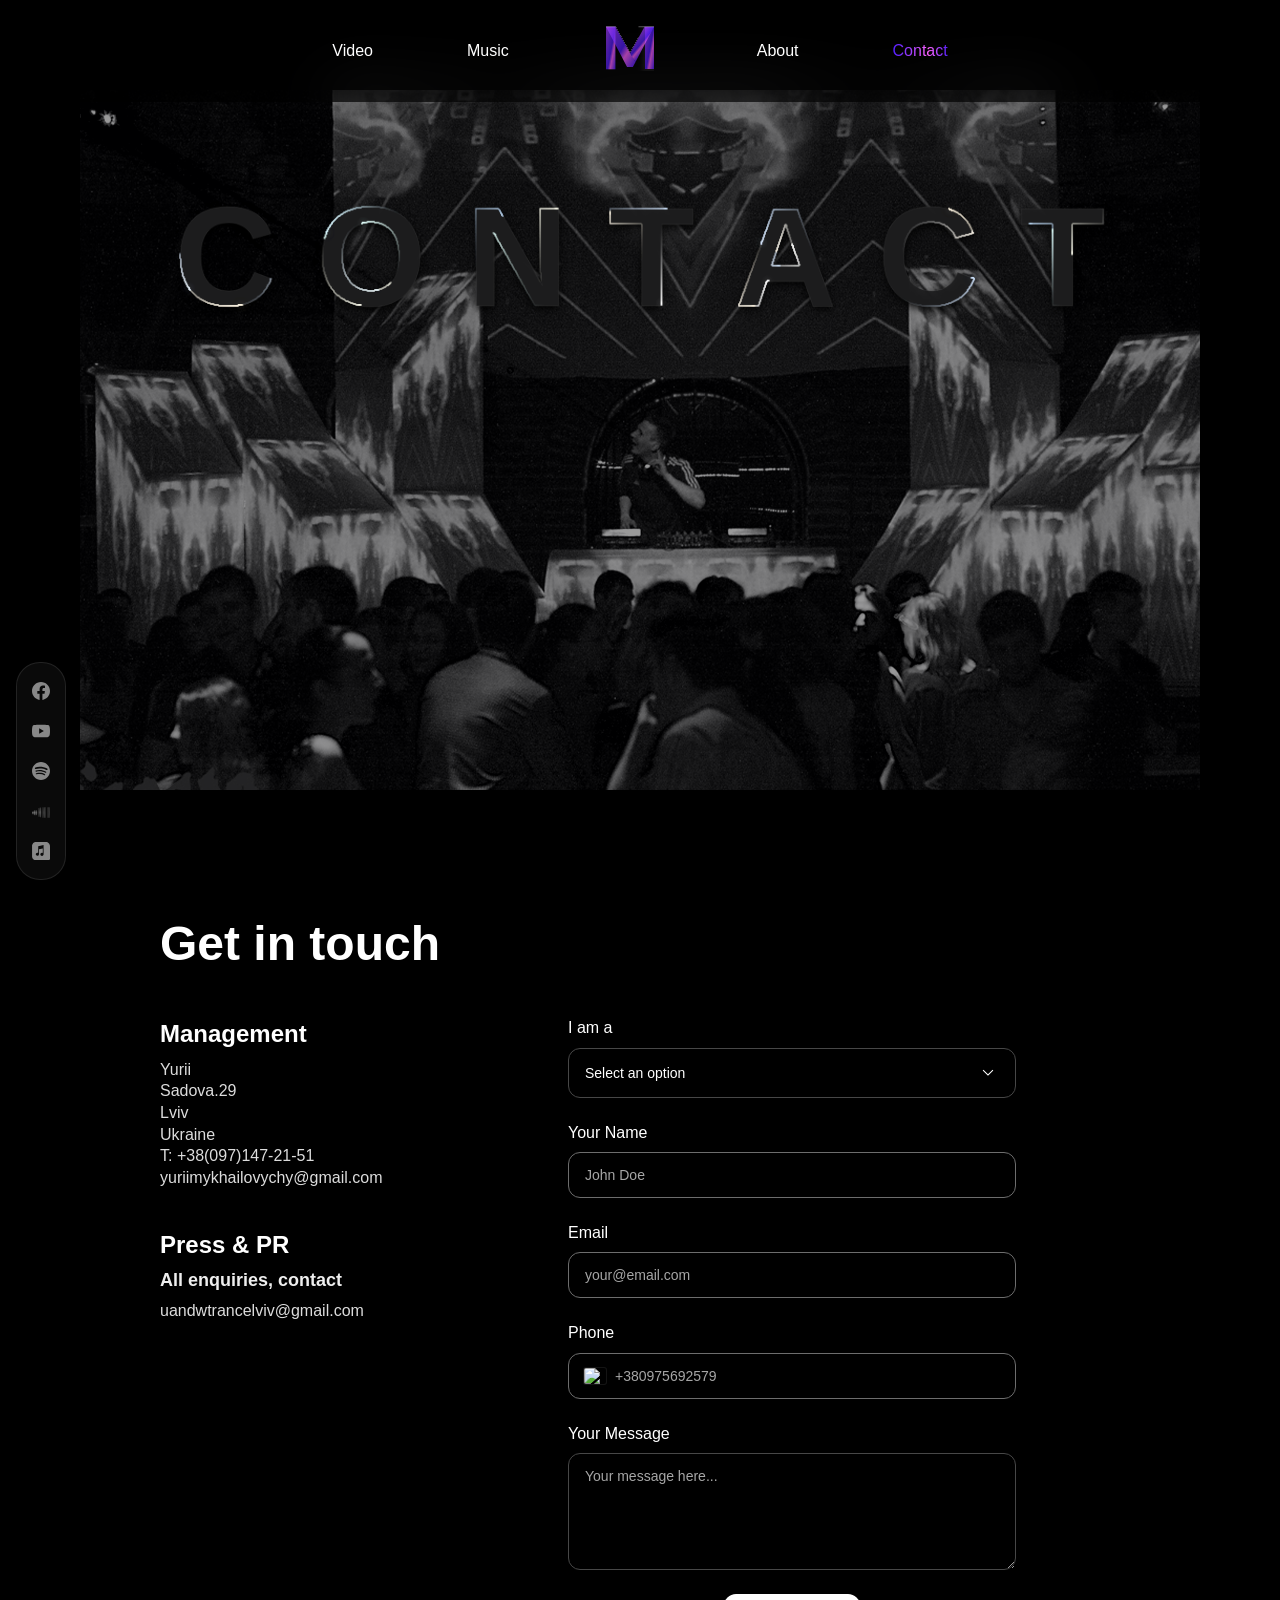
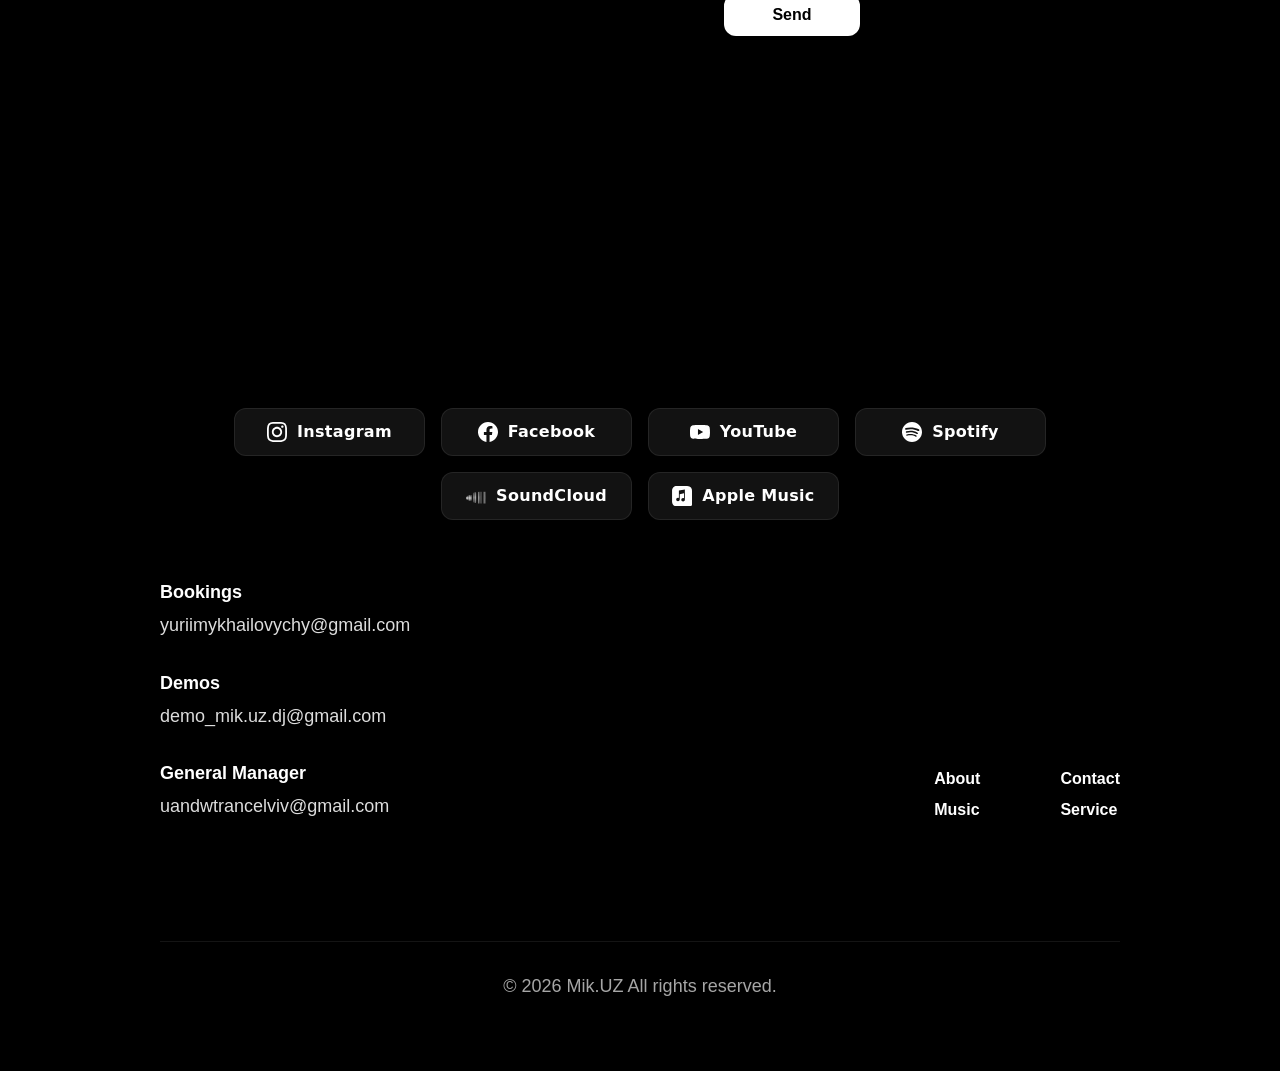
==== contact.html @ 40ea78b7 "Replace PNG image with WEBP format in contact.html" ====
<!DOCTYPE html>
<html lang="uk">
<head>
  <meta charset="UTF-8">
  <meta name="viewport" content="width=device-width, initial-scale=1.0">
  <title>Contact - Mik.UZ</title>
  <meta name="description" content=" Contact.Mik.UZ (MikUZ) — Ukrainian DJ and music producer. Trance, Progressive House, Melodic electronic music. Releases on Beatport, Spotify, Apple Music. Available for bookings worldwide.">
  <meta name="keywords" content="Mik.UZ, MikUZ, mikuz, Mik UZ, DJ Mik UZ, trance DJ Ukraine, progressive house producer, melodic trance, Lviv DJ, Ukrainian DJ, Beatport trance, electronic music Ukraine, trance producer 2026">
  
  <!-- ===== Favicon ===== -->
  <link rel="icon" type="image/x-icon" href="images/favicon.svg">
  <link rel="stylesheet" href="styles.css">
  <link rel="stylesheet" href="contact-styles.css?v=2">
  <script src="https://formspree.io/js/formbutton-v1.min.js" defer></script>
</head>
<body class="contact-page">

  <input type="checkbox" id="nav-toggle" class="nav-toggle" aria-hidden="true">

  <!-- Хедер -->
  <header class="navbar">
    <div class="nav-container">
      <nav class="nav-links">
        <a href="index.html#video">Video</a>
        <a href="index.html#music">Music</a>
        <div class="logo">
          <a href="index.html" class="logo-link">
            <img src="images/M_DJ_2.svg" alt="MIK.UZ Logo" width="60" height="56">
          </a>
        </div>
        <a href="index.html#about">About</a>
        <a href="contact.html">Contact</a>
      </nav>
      <div class="mobile-logo">
        <a href="index.html" class="logo-link">
          <img src="images/M_DJ_2.svg" alt="MIK.UZ Logo" width="43" height="40">
        </a>
      </div>
      <label for="nav-toggle" class="burger burger-label" aria-label="Open menu">
        <span></span>
        <span></span>
        <span></span>
      </label>
    </div>
  </header>

  <div class="nav-overlay" role="dialog" aria-modal="true">
    <div class="overlay-header">
      <div class="overlay-logo">
        <a href="index.html" class="logo-link">
          <img src="images/M_DJ_2.svg" alt="MIK.UZ Logo" width="43" height="40">
        </a>
      </div>
      <label for="nav-toggle" class="overlay-close" aria-label="Close menu">✕</label>
    </div>
    <div class="overlay-links">
      <label for="nav-toggle"><a href="index.html#video">Video</a></label>
      <label for="nav-toggle"><a href="index.html#music">Music</a></label>
      <label for="nav-toggle"><a href="index.html#about">About</a></label>
      <label for="nav-toggle"><a href="contact.html">Contact</a></label>
    </div>
  </div>

  <!-- Social Sidebar -->
  <aside class="social-sidebar" aria-label="Social media links">
    
    <a href="https://www.facebook.com/yuriy.mykhaylovych" title="Mik.UZ on Facebook" target="_blank" rel="noopener noreferrer">
      <svg viewBox="0 0 24 24" fill="currentColor" aria-hidden="true" width="24" height="24">
        <path d="M24 12.073c0-6.627-5.373-12-12-12s-12 5.373-12 12c0 5.99 4.388 10.954 10.125 11.854v-8.385H7.078v-3.47h3.047V9.43c0-3.007 1.792-4.669 4.533-4.669 1.312 0 2.686.235 2.686.235v2.953H15.83c-1.491 0-1.956.925-1.956 1.874v2.25h3.328l-.532 3.47h-2.796v8.385C19.612 23.027 24 18.062 24 12.073z"/>
      </svg>
      
    </a>
    <a href="https://www.youtube.com/@yuriimykhailovychdj/videos" title="Mik.UZ on YouTube" target="_blank" rel="noopener noreferrer">
      <svg viewBox="0 0 24 24" fill="currentColor" aria-hidden="true" width="24" height="24">
        <path d="M23.498 6.186a3.016 3.016 0 0 0-2.122-2.136C19.505 3.545 12 3.545 12 3.545s-7.505 0-9.377.505A3.017 3.017 0 0 0 .502 6.186C0 8.07 0 12 0 12s0 3.93.502 5.814a3.016 3.016 0 0 0 2.122 2.136c1.871.505 9.376.505 9.376.505s7.505 0 9.377-.505a3.015 3.015 0 0 0 2.122-2.136C24 15.93 24 12 24 12s0-3.93-.502-5.814zM9.545 15.568V8.432L15.818 12l-6.273 3.568z"/>
      </svg>
      
    </a>
    <a href="https://open.spotify.com/artist/2YS0wxCssIFQbIT9cFxlLf" title="Mik.UZ on Spotify" target="_blank" rel="noopener noreferrer">
      <svg viewBox="0 0 24 24" fill="currentColor" aria-hidden="true" width="24" height="24">
        <path d="M12 0C5.4 0 0 5.4 0 12s5.4 12 12 12 12-5.4 12-12S18.66 0 12 0zm5.521 17.34c-.24.359-.66.48-1.021.24-2.82-1.74-6.36-2.101-10.561-1.141-.418.122-.779-.179-.899-.539-.12-.421.18-.78.54-.9 4.56-1.021 8.52-.6 11.64 1.32.42.18.479.659.301 1.02zm1.44-3.3c-.301.42-.841.6-1.262.3-3.239-1.98-8.159-2.58-11.939-1.38-.479.12-1.02-.12-1.14-.6-.12-.48.12-1.021.6-1.141C9.6 9.9 15 10.561 18.72 12.84c.361.181.54.78.241 1.2zm.12-3.36C15.24 8.4 8.82 8.16 5.16 9.301c-.6.179-1.2-.181-1.38-.721-.18-.601.18-1.2.72-1.381 4.26-1.26 11.28-1.02 15.721 1.621.539.3.719 1.02.419 1.56-.299.421-1.02.599-1.559.3z"/>
      </svg>
      
    </a>
    <a href="https://soundcloud.com/yuriymykhaylovych" title="Mik.UZ on SoundCloud" target="_blank" rel="noopener noreferrer">
      <svg viewBox="0 0 24 24" fill="currentColor" aria-hidden="true" width="24" height="24">
        <path d="M1.175 12.225c-.051 0-.094.046-.101.1l-.233 2.154.233 2.105c.007.058.05.098.101.098.05 0 .09-.04.099-.098l.255-2.105-.27-2.154c0-.057-.045-.1-.09-.1m-.899.828c-.051 0-.09.04-.099.098l-.157 1.324.157 1.284c.008.057.048.097.099.097.05 0 .09-.04.099-.097l.178-1.284-.178-1.324c-.009-.057-.05-.098-.1-.098m1.792-1.268c-.059 0-.108.049-.117.106l-.232 2.48.232 2.43c.009.057.058.105.117.105.058 0 .106-.048.116-.105l.255-2.43-.255-2.48c-.01-.057-.058-.106-.116-.106m.899-.551c-.059 0-.106.049-.116.106l-.213 3.03.213 2.957c.01.057.057.106.116.106.059 0 .108-.049.117-.106l.237-2.957-.237-3.03c-.009-.057-.058-.106-.117-.106m.891-.46c-.066 0-.115.05-.124.106l-.196 3.49.196 3.406c.009.057.058.106.124.106.066 0 .116-.049.124-.106l.22-3.406-.22-3.49c-.008-.057-.058-.106-.124-.106m.9.116c-.066 0-.116.049-.125.106l-.18 3.374.18 3.35c.009.057.059.106.125.106.066 0 .116-.049.124-.106l.199-3.35-.199-3.374c-.008-.057-.058-.106-.124-.106m.899.067c-.066 0-.115.049-.124.106l-.165 3.282.165 3.233c.009.056.058.105.124.105.067 0 .116-.049.125-.105l.184-3.233-.184-3.282c-.009-.057-.058-.106-.125-.106m.9-.035c-.067 0-.116.049-.125.106l-.149 3.24.149 3.178c.009.057.058.106.125.106.066 0 .116-.049.124-.106l.166-3.178-.166-3.24c-.008-.057-.058-.106-.124-.106m2.667-2.962c-.063 0-.114.05-.122.112l-.149 5.822.149 5.754c.008.063.059.112.122.112.063 0 .113-.049.121-.112l.169-5.754-.169-5.822c-.008-.062-.058-.112-.121-.112m.899-.364c-.063 0-.114.05-.122.113l-.131 6.185.131 6.127c.008.063.059.112.122.112.063 0 .113-.049.121-.112l.15-6.127-.15-6.185c-.008-.063-.058-.113-.121-.113m.899-.163c-.063 0-.114.05-.122.113l-.113 6.348.113 6.293c.008.063.059.113.122.113.063 0 .113-.05.121-.113l.131-6.293-.131-6.348c-.008-.063-.058-.113-.121-.113m.899-.065c-.063 0-.114.05-.122.113l-.095 6.413.095 6.389c.008.063.059.113.122.113.063 0 .113-.05.121-.113l.113-6.389-.113-6.413c-.008-.063-.058-.113-.121-.113m2.667-.299c-.063 0-.114.049-.122.113l-.071 6.712.071 7.041c.008.063.059.113.122.113.063 0 .113-.05.121-.113l.09-7.041-.09-6.712c-.008-.064-.058-.113-.121-.113m.899-.054c-.063 0-.114.05-.122.113l-.054 6.766.054 7.013c.008.064.059.113.122.113.063 0 .113-.049.121-.113l.071-7.013-.071-6.766c-.008-.063-.058-.113-.121-.113m.899-.039c-.063 0-.114.05-.122.113l-.036 6.805.036 7.043c.008.064.059.113.122.113.063 0 .113-.049.121-.113l.054-7.043-.054-6.805c-.008-.063-.058-.113-.121-.113m.899-.025c-.063 0-.114.05-.122.113l-.018 6.83.018 7.056c.008.064.059.113.122.113.063 0 .113-.049.121-.113l.036-7.056-.036-6.83c-.008-.063-.058-.113-.121-.113m.899-.011c-.063 0-.114.05-.122.113l-.001 6.841.001 7.066c.008.064.059.113.122.113.063 0 .113-.049.121-.113l.018-7.066-.018-6.841c-.008-.063-.058-.113-.121-.113m2.667-.001c-.063 0-.114.05-.122.113l.017 6.84-.017 7.067c.008.064.059.113.122.113.063 0 .113-.049.121-.113l.036-7.067-.036-6.84c-.008-.063-.058-.113-.121-.113m.899.011c-.063 0-.114.05-.122.113l.036 6.83-.036 7.056c.008.064.059.113.122.113.063 0 .113-.049.121-.113l.054-7.056-.054-6.83c-.008-.063-.058-.113-.121-.113m.899.025c-.063 0-.114.05-.122.113l.054 6.805-.054 7.043c.008.064.059.113.122.113.063 0 .113-.049.121-.113l.071-7.043-.071-6.805c-.008-.063-.058-.113-.121-.113m.899.039c-.063 0-.114.05-.122.113l.071 6.766-.071 7.013c.008.064.059.113.122.113.063 0 .113-.049.121-.113l.09-7.013-.09-6.766c-.008-.063-.058-.113-.121-.113m.899.054c-.063 0-.114.049-.122.113l.09 6.712-.09 7.041c.008.063.059.113.122.113.063 0 .113-.05.121-.113l.113-7.041-.113-6.712c-.008-.064-.058-.113-.121-.113"/>
      </svg>
    </a>
    <a href="https://music.apple.com/ru/artist/mik-uz/688055656" title="Mik.UZ on Apple Music" target="_blank" rel="noopener noreferrer">
      <svg viewBox="0 0 24 24" fill="currentColor" aria-hidden="true" width="24" height="24">
        <path d="M23.994 6.124a9.23 9.23 0 00-.24-2.19c-.317-1.31-1.062-2.31-2.18-3.043a5.022 5.022 0 00-1.877-.726 10.496 10.496 0 00-1.564-.15c-.04-.003-.083-.01-.124-.013H5.986c-.152.01-.303.017-.455.026C4.786.07 4.043.15 3.34.428 2.004.958 1.04 1.88.475 3.208A4.93 4.93 0 00.09 4.829c-.01.16-.013.32-.013.48v13.382c0 .16.003.32.013.48.058 1.132.38 2.167 1.01 3.07.633.91 1.474 1.52 2.508 1.872.577.2 1.178.298 1.787.327.293.013.587.02.88.02h13.233c.293 0 .587-.007.88-.02.61-.03 1.21-.127 1.787-.327 1.034-.353 1.875-.963 2.508-1.872.63-.903.952-1.938 1.01-3.07.01-.16.013-.32.013-.48V5.31c0-.16-.003-.32-.013-.48zm-8.56 10.23c0 .522-.14 1.003-.456 1.413-.428.558-.998.832-1.698.846-.58.012-1.073-.195-1.486-.57-.427-.387-.638-.877-.641-1.45-.003-.583.2-1.07.603-1.466.4-.393.888-.61 1.448-.65.375-.026.727.046 1.062.196.043.02.084.04.126.06V8.79l-5.078.97V16.1c0 .52-.148.996-.465 1.405-.425.548-.99.816-1.682.83-.58.013-1.073-.195-1.488-.567-.43-.387-.642-.877-.645-1.453-.003-.583.2-1.07.6-1.466.4-.393.89-.61 1.45-.65.374-.026.726.047 1.06.198.044.02.085.04.127.06v-8.95l7.16-1.368v7.215z"/>
      </svg>
    </a>
  </aside>


  <!-- CONTACT HERO SECTION -->
  <section class="contact-hero">
    <div class="contact-hero-graphic">
      <img src="images/Web_Site_Mik_Uz_Contact_2.webp" alt="Contact Hero">
    </div>
    <div class="contact-hero-overlay"></div>
    <div class="contact-title-canvas">
      <canvas id="contactCanvas"></canvas>
    </div>
  </section>

  <!-- CONTACT MAIN SECTION -->
  <main class="contact-main">
    <div class="contact-container">
      
      <h2 class="contact-section-title">Get in touch</h2>

      <div class="contact-content-wrapper">
        
        <!-- LEFT SIDE: CONTACT INFORMATION -->
        <div class="contact-info-wrapper">
          
          <!-- Management -->
          <div class="contact-info-block">
            <h3 class="contact-info-heading">Management</h3>
            <p class="contact-info-text">
              Yurii<br>
              Sadova.29<br>
              Lviv<br>
              Ukraine<br>
              T: +38(097)147-21-51<br>
              yuriimykhailovychy@gmail.com
            </p>
          </div>

          <!-- Press & PR -->
          <div class="contact-info-block">
            <h3 class="contact-info-heading">Press & PR</h3>
            <p class="contact-info-subheading">All enquiries, contact</p>
            <p class="contact-info-text">uandwtrancelviv@gmail.com</p>
          </div>

        </div>

        <!-- RIGHT SIDE: CONTACT FORM -->
        <form class="contact-form" id="contactForm" action="https://formspree.io/f/mgernokl" method="POST">
          
          <!-- Role Dropdown -->
          <div class="form-group">
            <label for="role" class="form-label">I am a</label>
            <div class="form-select-wrapper">
              <select id="role" name="role" class="form-select form-select-native" required>
                <option value="">Select an option</option>
                <option value="booking-agent">Booking Agent</option>
                <option value="promoter">Promoter</option>
                <option value="fan">Fan</option>
                <option value="media">Media</option>
                <option value="other">Other</option>
              </select>
              <button type="button" class="custom-select-trigger" id="roleTrigger" aria-haspopup="listbox" aria-expanded="false">
                <span class="custom-select-value">Select an option</span>
              </button>
              <img src="icons/dropdown-arrow.svg" alt="" class="dropdown-icon" aria-hidden="true">
              <div class="custom-select-menu" id="roleMenu" role="listbox" aria-labelledby="roleTrigger">
                <button type="button" class="custom-select-option is-placeholder is-selected" data-value="" role="option" aria-selected="true">Select an option</button>
                <button type="button" class="custom-select-option" data-value="booking-agent" role="option" aria-selected="false">Booking Agent</button>
                <button type="button" class="custom-select-option" data-value="promoter" role="option" aria-selected="false">Promoter</button>
                <button type="button" class="custom-select-option" data-value="fan" role="option" aria-selected="false">Fan</button>
                <button type="button" class="custom-select-option" data-value="media" role="option" aria-selected="false">Media</button>
                <button type="button" class="custom-select-option" data-value="other" role="option" aria-selected="false">Other</button>
              </div>
            </div>
          </div>

          <!-- Name -->
          <div class="form-group">
            <label for="name" class="form-label">Your Name</label>
            <input type="text" id="name" name="name" class="form-input" placeholder="John Doe" required>
          </div>

          <!-- Email -->
          <div class="form-group">
            <label for="email" class="form-label">Email</label>
            <input type="email" id="email" name="email" class="form-input" placeholder="your@email.com" required>
          </div>

          <!-- Phone -->
          <div class="form-group">
            <label for="phone" class="form-label">Phone</label>
            <div class="form-phone-wrapper">
              <img
                src="https://flagcdn.com/w40/ua.png"
                alt="Ukraine flag"
                class="phone-flag"
                id="phoneFlag"
                width="22"
                height="16"
              >
              <input type="tel" id="phone" name="phone" class="form-input form-phone-input" placeholder="+380975692579" inputmode="tel" autocomplete="tel">
            </div>
          </div>

          <!-- Message -->
          <div class="form-group">
            <label for="message" class="form-label">Your Message</label>
            <textarea id="message" name="message" class="form-textarea" placeholder="Your message here..."></textarea>
          </div>

          <!-- Submit Button -->
          <button type="submit" class="form-submit-btn">Send</button>

        </form>

      </div>

    </div>
  </main>


 <!-- ===== FOOTER ===== -->
  <footer class="footer-modern" aria-label="Footer">
    <div class="footer-social-buttons">
      <a href="https://www.instagram.com/mikuz.dj/" class="social-btn" target="_blank" rel="noopener noreferrer" aria-label="Mik.UZ on Instagram">
        <svg width="20" height="20" viewBox="0 0 24 24" fill="none"><path d="M12 2.163c3.204 0 3.584.012 4.85.07 3.252.148 4.771 1.691 4.919 4.919.058 1.265.069 1.645.069 4.849 0 3.205-.012 3.584-.069 4.849-.149 3.225-1.664 4.771-4.919 4.919-1.266.058-1.644.07-4.85.07-3.204 0-3.584-.012-4.849-.07-3.26-.149-4.771-1.699-4.919-4.92-.058-1.265-.07-1.644-.07-4.849 0-3.204.013-3.583.07-4.849.149-3.227 1.664-4.771 4.919-4.919 1.266-.057 1.645-.069 4.849-.069zm0-2.163c-3.259 0-3.667.014-4.947.072-4.358.2-6.78 2.618-6.98 6.98-.059 1.281-.073 1.689-.073 4.948 0 3.259.014 3.668.072 4.948.2 4.358 2.618 6.78 6.98 6.98 1.281.058 1.689.072 4.948.072 3.259 0 3.668-.014 4.948-.072 4.354-.2 6.782-2.618 6.979-6.98.059-1.28.073-1.689.073-4.948 0-3.259-.014-3.667-.072-4.947-.196-4.354-2.617-6.78-6.979-6.98-1.281-.059-1.69-.073-4.949-.073zm0 5.838c-3.403 0-6.162 2.759-6.162 6.162s2.759 6.163 6.162 6.163 6.162-2.759 6.162-6.163c0-3.403-2.759-6.162-6.162-6.162zm0 10.162c-2.209 0-4-1.79-4-4 0-2.209 1.791-4 4-4s4 1.791 4 4c0 2.21-1.791 4-4 4zm6.406-11.845c-.796 0-1.441.645-1.441 1.44s.645 1.44 1.441 1.44c.795 0 1.439-.645 1.439-1.44s-.644-1.44-1.439-1.44z" fill="currentColor"/></svg>
        <span>Instagram</span>
      </a>
      <a href="https://www.facebook.com/yuriy.mykhaylovych" class="social-btn" target="_blank" rel="noopener noreferrer" aria-label="Mik.UZ on Facebook">
        <svg width="20" height="20" viewBox="0 0 24 24" fill="none"><path d="M24 12.073c0-6.627-5.373-12-12-12s-12 5.373-12 12c0 5.99 4.388 10.954 10.125 11.854v-8.385H7.078v-3.47h3.047V9.43c0-3.007 1.792-4.669 4.533-4.669 1.312 0 2.686.235 2.686.235v2.953H15.83c-1.491 0-1.956.925-1.956 1.874v2.25h3.328l-.532 3.47h-2.796v8.385C19.612 23.027 24 18.062 24 12.073z" fill="currentColor"/></svg>
        <span>Facebook</span>
      </a>
      <a href="https://www.youtube.com/@yuriimykhailovychdj/videos" class="social-btn" target="_blank" rel="noopener noreferrer" aria-label="Mik.UZ on YouTube">
        <svg width="20" height="20" viewBox="0 0 24 24" fill="none"><path d="M23.498 6.186a3.016 3.016 0 0 0-2.122-2.136C19.505 3.545 12 3.545 12 3.545s-7.505 0-9.377.505A3.017 3.017 0 0 0 .502 6.186C0 8.07 0 12 0 12s0 3.93.502 5.814a3.016 3.016 0 0 0 2.122 2.136c1.871.505 9.376.505 9.376.505s7.505 0 9.377-.505a3.015 3.015 0 0 0 2.122-2.136C24 15.93 24 12 24 12s0-3.93-.502-5.814zM9.545 15.568V8.432L15.818 12l-6.273 3.568z" fill="currentColor"/></svg>
        <span>YouTube</span>
      </a>
      <a href="https://open.spotify.com/artist/2YS0wxCssIFQbIT9cFxlLf" class="social-btn" target="_blank" rel="noopener noreferrer" aria-label="Mik.UZ on Spotify">
        <svg width="20" height="20" viewBox="0 0 24 24" fill="none"><path d="M12 0C5.4 0 0 5.4 0 12s5.4 12 12 12 12-5.4 12-12S18.66 0 12 0zm5.521 17.34c-.24.359-.66.48-1.021.24-2.82-1.74-6.36-2.101-10.561-1.141-.418.122-.779-.179-.899-.539-.12-.421.18-.78.54-.9 4.56-1.021 8.52-.6 11.64 1.32.42.18.479.659.301 1.02zm1.44-3.3c-.301.42-.841.6-1.262.3-3.239-1.98-8.159-2.58-11.939-1.38-.479.12-1.02-.12-1.14-.6-.12-.48.12-1.021.6-1.141C9.6 9.9 15 10.561 18.72 12.84c.361.181.54.78.241 1.2zm.12-3.36C15.24 8.4 8.82 8.16 5.16 9.301c-.6.179-1.2-.181-1.38-.721-.18-.601.18-1.2.72-1.381 4.26-1.26 11.28-1.02 15.721 1.621.539.3.719 1.02.419 1.56-.299.421-1.02.599-1.559.3z" fill="currentColor"/></svg>
        <span>Spotify</span>
      </a>
      <a href="https://soundcloud.com/yuriymykhaylovych" class="social-btn" target="_blank" rel="noopener noreferrer" aria-label="Mik.UZ on SoundCloud">
        <svg width="20" height="20" viewBox="0 0 24 24" fill="none"><path d="M1.175 12.225c-.051 0-.094.046-.101.1l-.233 2.154.233 2.105c.007.058.05.098.101.098.05 0 .09-.04.099-.098l.255-2.105-.27-2.154c0-.057-.045-.1-.09-.1m-.899.828c-.051 0-.09.04-.099.098l-.157 1.324.157 1.284c.008.057.048.097.099.097.05 0 .09-.04.099-.097l.178-1.284-.178-1.324c-.009-.057-.05-.098-.1-.098m1.792-1.268c-.059 0-.108.049-.117.106l-.232 2.48.232 2.43c.009.057.058.105.117.105.058 0 .106-.048.116-.105l.255-2.43-.255-2.48c-.01-.057-.058-.106-.116-.106m.899-.551c-.059 0-.106.049-.116.106l-.213 3.03.213 2.957c.01.057.057.106.116.106.059 0 .108-.049.117-.106l.237-2.957-.237-3.03c-.009-.057-.058-.106-.117-.106m.891-.46c-.066 0-.115.05-.124.106l-.196 3.49.196 3.406c.009.057.058.106.124.106.066 0 .116-.049.124-.106l.22-3.406-.22-3.49c-.008-.057-.058-.106-.124-.106m.9.116c-.066 0-.116.049-.125.106l-.18 3.374.18 3.35c.009.057.059.106.125.106.066 0 .116-.049.124-.106l.199-3.35-.199-3.374c-.008-.057-.058-.106-.124-.106m.899.067c-.066 0-.115.049-.124.106l-.165 3.282.165 3.233c.009.056.058.105.124.105.067 0 .116-.049.125-.105l.184-3.233-.184-3.282c-.009-.057-.058-.106-.125-.106m.9-.035c-.067 0-.116.049-.125.106l-.149 3.24.149 3.178c.009.057.058.106.125.106.066 0 .116-.049.124-.106l.166-3.178-.166-3.24c-.008-.057-.058-.106-.124-.106m2.667-2.962c-.063 0-.114.05-.122.112l-.149 5.822.149 5.754c.008.063.059.112.122.112.063 0 .113-.049.121-.112l.169-5.754-.169-5.822c-.008-.062-.058-.112-.121-.112m.899-.364c-.063 0-.114.05-.122.113l-.131 6.185.131 6.127c.008.063.059.112.122.112.063 0 .113-.049.121-.112l.15-6.127-.15-6.185c-.008-.063-.058-.113-.121-.113m.899-.163c-.063 0-.114.05-.122.113l-.113 6.348.113 6.293c.008.063.059.113.122.113.063 0 .113-.05.121-.113l.131-6.293-.131-6.348c-.008-.063-.058-.113-.121-.113m.899-.065c-.063 0-.114.05-.122.113l-.095 6.413.095 6.389c.008.063.059.113.122.113.063 0 .113-.05.121-.113l.113-6.389-.113-6.413c-.008-.063-.058-.113-.121-.113m2.667-.299c-.063 0-.114.049-.122.113l-.071 6.712.071 7.041c.008.063.059.113.122.113.063 0 .113-.05.121-.113l.09-7.041-.09-6.712c-.008-.064-.058-.113-.121-.113m.899-.054c-.063 0-.114.05-.122.113l-.054 6.766.054 7.013c.008.064.059.113.122.113.063 0 .113-.049.121-.113l.071-7.013-.071-6.766c-.008-.063-.058-.113-.121-.113m.899-.039c-.063 0-.114.05-.122.113l-.036 6.805.036 7.043c.008.064.059.113.122.113.063 0 .113-.049.121-.113l.054-7.043-.054-6.805c-.008-.063-.058-.113-.121-.113m.899-.025c-.063 0-.114.05-.122.113l-.018 6.83.018 7.056c.008.064.059.113.122.113.063 0 .113-.049.121-.113l.036-7.056-.036-6.83c-.008-.063-.058-.113-.121-.113m.899-.011c-.063 0-.114.05-.122.113l-.001 6.841.001 7.066c.008.064.059.113.122.113.063 0 .113-.049.121-.113l.018-7.066-.018-6.841c-.008-.063-.058-.113-.121-.113m2.667-.001c-.063 0-.114.05-.122.113l.017 6.84-.017 7.067c.008.064.059.113.122.113.063 0 .113-.049.121-.113l.036-7.067-.036-6.84c-.008-.063-.058-.113-.121-.113m.899.011c-.063 0-.114.05-.122.113l.036 6.83-.036 7.056c.008.064.059.113.122.113.063 0 .113-.049.121-.113l.054-7.056-.054-6.83c-.008-.063-.058-.113-.121-.113m.899.025c-.063 0-.114.05-.122.113l.054 6.805-.054 7.043c.008.064.059.113.122.113.063 0 .113-.049.121-.113l.071-7.043-.071-6.805c-.008-.063-.058-.113-.121-.113m.899.039c-.063 0-.114.05-.122.113l.071 6.766-.071 7.013c.008.064.059.113.122.113.063 0 .113-.049.121-.113l.09-7.013-.09-6.766c-.008-.063-.058-.113-.121-.113m.899.054c-.063 0-.114.049-.122.113l.09 6.712-.09 7.041c.008.063.059.113.122.113.063 0 .113-.05.121-.113l.113-7.041-.113-6.712c-.008-.064-.058-.113-.121-.113" fill="currentColor"/></svg>
        <span>SoundCloud</span>
      </a>
      <a href="https://music.apple.com/ru/artist/mik-uz/688055656" class="social-btn" target="_blank" rel="noopener noreferrer" aria-label="Mik.UZ on Apple Music">
        <svg width="20" height="20" viewBox="0 0 24 24" fill="none"><path d="M23.994 6.124a9.23 9.23 0 00-.24-2.19c-.317-1.31-1.062-2.31-2.18-3.043a5.022 5.022 0 00-1.877-.726 10.496 10.496 0 00-1.564-.15c-.04-.003-.083-.01-.124-.013H5.986c-.152.01-.303.017-.455.026C4.786.07 4.043.15 3.34.428 2.004.958 1.04 1.88.475 3.208A4.93 4.93 0 00.09 4.829c-.01.16-.013.32-.013.48v13.382c0 .16.003.32.013.48.058 1.132.38 2.167 1.01 3.07.633.91 1.474 1.52 2.508 1.872.577.2 1.178.298 1.787.327.293.013.587.02.88.02h13.233c.293 0 .587-.007.88-.02.61-.03 1.21-.127 1.787-.327 1.034-.353 1.875-.963 2.508-1.872.63-.903.952-1.938 1.01-3.07.01-.16.013-.32.013-.48V5.31c0-.16-.003-.32-.013-.48zm-8.56 10.23c0 .522-.14 1.003-.456 1.413-.428.558-.998.832-1.698.846-.58.012-1.073-.195-1.486-.57-.427-.387-.638-.877-.641-1.45-.003-.583.2-1.07.603-1.466.4-.393.888-.61 1.448-.65.375-.026.727.046 1.062.196.043.02.084.04.126.06V8.79l-5.078.97V16.1c0 .52-.148.996-.465 1.405-.425.548-.99.816-1.682.83-.58.013-1.073-.195-1.488-.567-.43-.387-.642-.877-.645-1.453-.003-.583.2-1.07.6-1.466.4-.393.89-.61 1.45-.65.374-.026.726.047 1.06.198.044.02.085.04.127.06v-8.95l7.16-1.368v7.215z" fill="currentColor"/></svg>
        <span>Apple Music</span>
      </a>
    </div>

    <div class="footer-content-modern">
      <div class="footer-contacts">
        <div class="contact-block">
          <h4>Bookings</h4>
          <a href="mailto:yuriimykhailovychy@gmail.com">yuriimykhailovychy@gmail.com</a>
        </div>
        <div class="contact-block">
          <h4>Demos</h4>
          <a href="mailto:demo_mik.uz.dj@gmail.com">demo_mik.uz.dj@gmail.com</a>
        </div>
        <div class="contact-block">
          <h4>General Manager</h4>
          <a href="mailto:uandw@gmail.com">uandwtrancelviv@gmail.com</a>
        </div>
      </div>
      <div class="footer-nav-modern">
        <div class="nav-column">
          <a href="#about">About</a>
          <a href="#music">Music</a>
        </div>
        <div class="nav-column">
          <a href="contact.html">Contact</a>
          <a href="#service">Service</a>
        </div>
      </div>
    </div>
 <!-- Copyright -->
    <div class="footer-copyright-modern">
      © 2026 Mik.UZ All rights reserved.
    </div>
  </footer>
 <!-- End footer -->
 

  

  <!-- SCRIPTS -->
  <script src="script.js"></script>
  <script src="contact-script.js"></script>

</body>
</html>
---- styles.css ----
:root {
  --font-family: 'SF UI Display', -apple-system, BlinkMacSystemFont, 'Segoe UI', sans-serif;
  --primary: #ffffff;
  --gray-15: #999999;
}

* {
  margin: 0;
  padding: 0;
  box-sizing: border-box;
}

body {
  background-color: #000000;
  font-family: var(--font-family);
  color: var(--primary);
  overflow-x: hidden;
  padding-left: 80px;
  padding-right: 80px;
  line-height: 1.4;
}

h1, h2, h3, h4, h5, h6 {
  margin: 0;
}

/* ==========================================================================
   NAVBAR
   ========================================================================== */

.navbar {
  position: fixed;
  top: 0;
  left: 0;
  right: 0;
  width: 100%;
  padding: 12px 80px;
  z-index: 100;
  background: rgba(0, 0, 0, 0.5);
  backdrop-filter: blur(30px);
  -webkit-backdrop-filter: blur(30px);
}

.nav-container {
  display: flex;
  justify-content: center;
  align-items: center;
  position: relative;
}

.nav-links {
  display: flex;
  gap: 94px;
  align-items: center;
}

.nav-links a {
  position: relative;
  display: inline-block;
  color: var(--primary);
  text-decoration: none;
  font-size: 16px;
  font-weight: 500;
  padding: 8px 0;
  transition: color 0.3s;
}

.nav-links a::after {
  content: '';
  position: absolute;
  left: 0;
  bottom: -2px;
  width: 100%;
  height: 2px;
  background: linear-gradient(
    90deg,
    #521EFC 0%,
    #A740FD 35%,
    #FD62FE 65%,
    #521EFC 100%
  );
  transform: scaleX(0);
  transition: transform 0.3s ease;
}

.nav-links a:hover {
  color: var(--primary);
}

.nav-links a:hover::after {
  transform: scaleX(1);
}

.logo {
  cursor: pointer;
}

.logo:hover svg {
  filter: brightness(0.8) grayscale(20%);
  transition: filter 0.3s ease;
}

.logo-link {
  text-decoration: none;
}

.nav-toggle {
  position: absolute;
  opacity: 0;
  pointer-events: none;
}

.burger {
  display: none;
  width: 32px;
  height: 24px;
  position: absolute;
  right: 16px;
  top: 50%;
  transform: translateY(-50%);
  cursor: pointer;
  flex-direction: column;
  justify-content: space-between;
}

.burger-label {
  display: none;
}

.burger span {
  display: block;
  width: 28px;
  height: 2px;
  background: #DCDCDC;
  border-radius: 1px;
}

.nav-overlay {
  display: none;
  position: fixed;
  inset: 0;
  z-index: 200;
  background: rgba(0, 0, 0, 0.97);
  flex-direction: column;
  justify-content: flex-start;
  align-items: center;
  padding-top: 0px;
}

.overlay-header {
  display: flex;
  justify-content: space-between;
  align-items: center;
  width: 100%;
  padding: 16px;
  box-sizing: border-box;
}

.overlay-logo {
  display: flex;
  align-items: center;
}

.overlay-logo img,
.mobile-logo img {
  width: 43px;
  height: 40px;
}

.mobile-logo {
  display: none;
  align-items: center;
}

.overlay-close {
  color: #DCDCDC;
  font-size: 32px;
  cursor: pointer;
  user-select: none;
  background: none;
  border: none;
  padding: 0;
  margin: 0;
  display: flex;
  align-items: center;
  justify-content: center;
}

.overlay-links {
  display: flex;
  flex-direction: column;
  gap: 40px;
  text-align: center;
  margin-top: 80px;
}

.overlay-links label {
  cursor: pointer;
}

.overlay-links a {
  color: #DCDCDC;
  text-decoration: none;
  font-family: var(--font-family);
  font-size: 16px;
  font-weight: 500;
  position: relative;
  display: inline-block;
  padding: 4px 0;
  transition: color 0.3s ease, background 0.3s ease;
}

.overlay-links a::after {
  content: '';
  position: absolute;
  left: 0;
  bottom: -4px;
  width: 100%;
  height: 2px;
  background: linear-gradient(
    90deg,
    #521EFC 0%,
    #A740FD 35%,
    #FD62FE 65%,
    #521EFC 100%
  );
  transform: scaleX(0);
  transform-origin: left;
  transition: transform 0.3s ease;
}

.overlay-links a:hover,
.overlay-links a:focus-visible,
.overlay-links a:active {
  background: linear-gradient(
    90deg,
    #521EFC 0%,
    #A740FD 35%,
    #FD62FE 65%,
    #521EFC 100%
  );
  -webkit-background-clip: text;
  -webkit-text-fill-color: transparent;
  background-clip: text;
}

.overlay-links a:hover::after,
.overlay-links a:focus-visible::after,
.overlay-links a:active::after {
  transform: scaleX(1);
}

/* ==========================================================================
   HERO
   ========================================================================== */

.hero {
  display: flex;
  flex-direction: column;
  justify-content: flex-start;
  align-items: center;
  text-align: center;
  padding-top: 125px;
  min-height: 100vh;
  width: 100%;
}

/* ==========================================================================
   EQ VISUALIZER
   ========================================================================== */

.eq-wrapper {
  width: 100%;
  aspect-ratio: 1;
  max-width: 520px;
  margin: 0 auto;
  position: relative;
  display: flex;
  align-items: center;
  justify-content: center;
}

.eq-circle {
  width: 100%;
  height: 100%;
  border-radius: 50%;
  background: radial-gradient(ellipse at 30% 30%, #1C1C1D 0%, #000000 60%, #1B1920 100%);
  position: relative;
  overflow: hidden;
}

.glass-overlay {
  position: absolute;
  inset: 0;
  border-radius: 50%;
  background: radial-gradient(ellipse at 40% 20%, rgba(255,255,255,0.04) 0%, transparent 60%);
  pointer-events: none;
  z-index: 10;
}

#eqCanvas {
  position: absolute;
  inset: 0;
  width: 100%;
  height: 100%;
  border-radius: 50%;
}

/* ==========================================================================
   PLAY BUTTON
   ========================================================================== */

@property --angle {
  syntax: '<angle>';
  initial-value: 0deg;
  inherits: false;
}

@keyframes snakeBorder {
  to { --angle: 360deg; }
}

.play-btn {
  position: absolute;
  bottom: 8%;
  left: 50%;
  transform: translateX(-50%);
  z-index: 20;

  display: inline-flex;
  align-items: center;
  justify-content: center;
  padding: 8px 22px;
  border-radius: 25px;
  border: 1px solid rgba(0, 200, 255, 0.2);
  background: rgba(0, 180, 220, 0.08);
  backdrop-filter: blur(8px);
  -webkit-backdrop-filter: blur(8px);

  color: #ececec;
  font-family: 'Inter', sans-serif;
  font-size: 12px;
  font-weight: 600;
  letter-spacing: 2px;
  text-transform: uppercase;
  cursor: pointer;

  overflow: visible;
  isolation: isolate;
  transition: background 0.8s, border-color 0.8s;
}

.play-btn:hover {
  background: rgba(0, 200, 255, 0.13);
  border-color: rgba(0, 212, 255, 0.35);
  box-shadow: 0 0 20px rgba(0, 212, 255, 0.18);
  transform: translateX(-50%);
}

.play-btn::after {
  content: '';
  position: absolute;
  inset: -2px;
  border-radius: 27px;
  padding: 2px;
  background: conic-gradient(
    from var(--angle),
    transparent        0deg,
    transparent      300deg,
    rgba(120, 0, 180, 0.2)  315deg,
    #A740FD 325deg,
    rgba(210, 80,  255, 1)  332deg,
    #FD62FE  336deg,
    #521EFC  338deg,
    rgba(240, 160, 255, 1)  340deg,
    rgba(210, 80,  255, 1)  344deg,
    rgba(180, 20, 240, 0.7) 350deg,
    #521EFC 357deg,
    transparent      360deg
  );
  -webkit-mask:
    linear-gradient(#000 0 0) content-box,
    linear-gradient(#000 0 0);
  -webkit-mask-composite: xor;
  mask:
    linear-gradient(#000 0 0) content-box,
    linear-gradient(#000 0 0);
  mask-composite: exclude;
  animation: snakeBorder 2.6s linear infinite;
  pointer-events: none;
  z-index: -1;
}

.play-btn > * {
  position: relative;
  z-index: 1;
}

/* ==========================================================================
   HERO TITLE CANVAS
   ========================================================================== */

.hero-title-canvas {
  margin: 64px 0;
  display: flex;
  justify-content: center;
  align-items: center;
  width: 100%;
}

.hero-title-canvas canvas {
  max-width: 100%;
  display: block;
}

/* ==========================================================================
   SOCIAL SIDEBAR
   ========================================================================== */

.social-sidebar {
  position: fixed;
  left: 16px;
  top: auto;
  bottom: max(20px, calc((100vh - 100%) / 2));
  transform: none;
  z-index: 50;
  display: flex;
  flex-direction: column;
  gap: 8px;
  padding: 12px 8px;
  background: rgba(255, 255, 255, 0.04);
  backdrop-filter: blur(20px);
  -webkit-backdrop-filter: blur(20px);
  border: 1px solid rgba(255, 255, 255, 0.10);
  border-radius: 24px;
}

.social-sidebar a {
  width: 32px;
  height: 32px;
  display: flex;
  align-items: center;
  justify-content: center;
  color: rgba(240, 240, 240, 0.55);
  text-decoration: none;
  transition: color 0.3s, transform 0.3s;
}

.social-sidebar a:hover {
  color: #ffffff;
  transform: scale(1.2);
}

.social-sidebar a svg {
  width: 18px;
  height: 18px;
}

/* ==========================================================================
   SCROLL REVEAL SECTION
   ========================================================================== */

.scroll-reveal-section {
  position: relative;
  min-height: 200vh;
  background-color: #000;
  overflow: hidden;
}

.scroll-container {
  position: relative;
  width: 100%;
  height: 100vh;
}

.big-logo {
  position: fixed;
  top: 50%;
  left: 50%;
  transform: translate(-50%, -50%) scale(0.2);
  opacity: 0;
  z-index: 5;
  pointer-events: none;
  background: rgba(220, 220, 220, 0.02);
  border-radius: 50%;
  padding: 60px;
  border: 1px solid rgba(220, 220, 220, 0.06);
  box-shadow:
    0 4px 15px 0 rgba(220, 220, 220, 0.04),
    inset 0 0 20px rgba(255, 255, 255, 0.015);
  will-change: transform, opacity;
}

.big-logo.visible {
  opacity: 1;
}

.big-logo svg {
  width: 400px;
  height: 400px;
  filter:
    drop-shadow(0 0 15px rgba(220, 220, 220, 0.15))
    drop-shadow(0 0 30px rgba(220, 220, 220, 0.08));
}

.big-logo svg rect,
.big-logo svg path {
  fill: #DCDCDC;
  filter: brightness(1.08);
}

.about-reveal {
  position: fixed;
  top: 50%;
  left: 50%;
  transform: translate(-50%, -50%);
  text-align: center;
  opacity: 0;
  z-index: 10;
  max-width: 800px;
  padding: 40px;
  transition: opacity 0.15s linear;
  pointer-events: none;
  will-change: transform, opacity;
}

.about-reveal.visible {
  opacity: 1;
  pointer-events: auto;
}

.reveal-title {
  font-weight: 600;
  font-size: clamp(48px, 8vw, 72px);
  line-height: 120%;
  color: var(--primary);
  margin-bottom: 40px;
  letter-spacing: 0.05em;
}

.reveal-content {
  background: rgba(13, 13, 13, 0.92);
  border-radius: 20px;
  padding: 60px 40px;
  border: 1px solid rgba(220, 220, 220, 0.08);
}

.reveal-text {
  font-weight: 300;
  font-size: clamp(16px, 2vw, 20px);
  line-height: 150%;
  color: #DCDCDC;
  margin-bottom: 40px;
  max-width: 600px;
  margin-left: auto;
  margin-right: auto;
}

.reveal-btn {
  display: inline-block;
  padding: 16px 48px;
  background-color: #ffffff;
  color: #000000;
  font-weight: 600;
  font-size: 18px;
  text-decoration: none;
  border-radius: 12px;
  transition: all 0.3s ease;
  box-shadow: 0 4px 20px rgba(255, 255, 255, 0.2);
}

.reveal-btn:hover {
  background-color: #DCDCDC;
  transform: translateY(-2px);
  box-shadow: 0 6px 30px rgba(255, 255, 255, 0.3);
}

/* ==========================================================================
   YOUTUBE SECTION
   ========================================================================== */

.youtube-section {
  background-color: #000000;
  padding: 64px 80px;
  margin-top: 64px;
  margin-bottom: 232px;
  max-width: 1920px;
  margin-left: auto;
  margin-right: auto;
  display: grid;
  grid-template-columns: 1fr 1fr;
  gap: 40px;
  align-items: start;
}

.youtube-heading {
  font-family: var(--font-family);
  font-weight: 600;
  font-size: 72px;
  line-height: 120%;
  text-align: center;
  color: var(--primary);
  margin-bottom: 64px;
  grid-column: 1 / -1;
}

.youtube-player {
  position: relative;
  width: 100%;
  padding-bottom: 56.25%;
  height: 0;
  overflow: hidden;
  border-radius: 12px;
  background: rgba(70, 70, 70, 0.3);
  border: 1px solid rgba(13, 11, 110, 0.2);
  transition: all 0.3s ease;
}

.youtube-player:hover {
  background: rgba(13, 11, 110, 0.15);
  border: 1px solid rgba(13, 11, 110, 0.4);
  box-shadow: 0 0 30px rgba(13, 11, 110, 0.3);
}

.youtube-player iframe {
  position: absolute;
  top: 0;
  left: 0;
  width: 100%;
  height: 100%;
  border: none;
  border-radius: 12px;
  pointer-events: auto;
}

/* ==========================================================================
   ABOUT SECTION
   ========================================================================== */

.about-section {
  background-color: #000000;
  padding: 80px 0;
}

.section-heading {
  font-family: var(--font-family);
  font-weight: 600;
  font-size: 72px;
  line-height: 120%;
  text-align: center;
  color: var(--primary);
  margin-bottom: 64px;
}

.about-container {
  display: flex;
  align-items: center;
  justify-content: flex-start;
  gap: 56px;
  max-width: 1920px;
  margin: 0 auto;
  background: rgba(13, 13, 13, 0.8);
  backdrop-filter: blur(20px);
  padding: 80px;
  border-radius: 12px;
}

.about-image {
  flex: 0 0 auto;
  display: flex;
  align-items: center;
  justify-content: center;
}

.about-image img {
  width: 100%;
  max-width: 880px;
  height: 631px;
  object-fit: cover;
  border-radius: 8px;
  filter: grayscale(100%);
  transition: filter 0.4s ease;
}

.about-image img:hover {
  filter: grayscale(0%);
}

.about-text {
  flex: 0 0 auto;
  max-width: 480px;
  min-width: 0;
  padding-left: 0;
}

.about-title {
  font-family: var(--font-family);
  font-weight: 480;
  font-size: 48px;
  line-height: 120%;
  color: var(--primary);
  margin-bottom: 40px;
}

.about-description {
  font-family: var(--font-family);
  font-weight: 300;
  font-size: 18px;
  line-height: 135%;
  color: #DCDCDC;
  margin-bottom: 56px;
}

.learn-more-btn {
  display: inline-block;
  padding: 12px 24px;
  background-color: #ffffff;
  color: #000000;
  font-weight: 600;
  text-decoration: none;
  border-radius: 6px;
  border: 3px solid transparent;
  transition: background 0.4s cubic-bezier(0.4, 0, 0.2, 1),
              transform 0.4s cubic-bezier(0.4, 0, 0.2, 1),
              box-shadow 0.4s cubic-bezier(0.4, 0, 0.2, 1),
              border-color 0.4s cubic-bezier(0.4, 0, 0.2, 1);
}

.learn-more-btn:hover {
  background-color: #DCDCDC;
  transform: translateY(-2px);
  box-shadow: 0 6px 30px rgba(255, 255, 255, 0.3);
}

/* ==========================================================================
   MUSIC SECTION
   ========================================================================== */

.music-section {
  background-color: #000000;
  margin-top: 232px;
}

.music-heading {
  font-family: var(--font-family);
  font-weight: 600;
  font-size: 72px;
  line-height: 120%;
  text-align: center;
  color: #ffffff;
  margin-bottom: 64px;
}

.music-player-block {
  max-width: 1920px;
  margin: 0 auto;
  background: rgba(13, 13, 13, 0.8);
  padding: 64px 64px;
  border-radius: 12px;
}

.spotify-player {
  display: grid;
  grid-template-columns: 1fr 1fr;
  gap: 40px;
}

.spotify-player iframe {
  width: 100%;
  height: 352px;
  border-radius: 12px;
  box-shadow: 0 0 20px rgba(0, 0, 0, 0.3);
}

/* ==========================================================================
   SOUNDCLOUD SECTION
   ========================================================================== */

.soundcloud-section {
  background-color: #000000;
  margin-top: 232px;
}

.soundcloud-heading {
  font-family: var(--font-family);
  font-weight: 600;
  font-size: 72px;
  line-height: 120%;
  text-align: center;
  color: var(--primary);
  margin-bottom: 64px;
  padding: 0 80px;
}

.soundcloud-player-block {
  max-width: 1920px;
  margin: 0 auto;
  background: rgba(13, 13, 13, 0.8);
  padding: 64px 64px;
  display: grid;
  grid-template-columns: 1fr 1fr;
  gap: 40px;
  border-radius: 12px;
}

.soundcloud-player h3 {
  font-family: var(--font-family);
  font-weight: 500;
  font-size: 20px;
  line-height: 140%;
  color: var(--primary);
  margin-bottom: 16px;
}

.soundcloud-player iframe {
  width: 100%;
  height: 360px;
  border-radius: 12px;
  box-shadow: 0 0 20px rgba(0, 0, 0, 0.3);
}

/* ==========================================================================
   SERVICE SECTION
   ========================================================================== */

.service-section {
  background-color: #000000;
  margin-top: 232px;
}

.service-heading {
  font-family: var(--font-family);
  font-weight: 600;
  font-size: 72px;
  line-height: 120%;
  text-align: center;
  color: var(--primary);
  padding: 64px 80px;
  margin: 0;
}

.service-hero {
  position: relative;
  height: 810px;
  width: 100vw;
  left: 50%;
  transform: translateX(-50%);
  background-image: url('images/DJ_studio.jpeg');
  background-size: cover;
  background-position: center;
  background-repeat: no-repeat;
  display: flex;
  flex-direction: column;
  justify-content: center;
  align-items: center;
  overflow: hidden;
}

.service-overlay {
  position: absolute;
  inset: 0;
  background: linear-gradient(
    135deg,
    rgba(0, 0, 0, 0.75) 0%,
    rgba(0, 0, 0, 0.5) 50%,
    rgba(0, 0, 0, 0.8) 100%
  );
  z-index: 1;
}

.animated-text-container {
  position: relative;
  z-index: 2;
  width: 100%;
  overflow: hidden;
}

.animated-text-line {
  width: 100%;
  overflow: hidden;
  margin-bottom: 100px;
  background: rgba(255, 255, 255, 0.07);
  box-shadow:
    inset 0 1px 0 rgba(255, 255, 255, 0.20),
    inset 0 -1px 0 rgba(255, 255, 255, 0.20);
  padding: 8px 0;
}

.animated-text-line.second-line {
  margin-bottom: 0;
}

  .moving-text {
    display: inline-block;
    white-space: nowrap;
    font-family: 'SF UI Display', -apple-system, BlinkMacSystemFont, 'Segoe UI', sans-serif;
    font-weight: 800;
    font-size: 120px;
    line-height: 1;
    text-transform: uppercase;
    letter-spacing: 4px;
    color: transparent;
    -webkit-text-stroke: 0px;
    text-shadow:
      0 0 0 rgba(207, 211, 221, 0.6),
      1px 0 0 rgba(207, 211, 221, 0.6),
      -1px 0 0 rgba(207, 211, 221, 0.6),
      0 1px 0 rgba(207, 211, 221, 0.6),
      0 -1px 0 rgba(207, 211, 221, 0.6),
      0 0 25px rgba(220, 235, 255, 0.35),
      0 0 60px rgba(160, 200, 255, 0.12);
    will-change: transform;
    transform: translate3d(0, 0, 0);
    backface-visibility: hidden;
  }

.moving-text .marquee-segment {
  display: inline-block;
}

.service-tickets-section {
  display: flex;
  justify-content: center;
  align-items: center;
  padding: 56px 0;
  background-color: #000000;
}

.tickets-btn {
  display: inline-flex;
  justify-content: center;
  align-items: center;
  width: 417px;
  height: 59px;
  background: linear-gradient(135deg, rgba(255, 255, 255, 0.95) 0%, rgba(255, 255, 255, 0.85) 100%);
  color: #000000;
  font-family: 'SF UI Display', -apple-system, BlinkMacSystemFont, 'Segoe UI', sans-serif;
  font-weight: 600;
  font-size: 16px;
  line-height: 140%;
  text-decoration: none;
  border-radius: 12px;
  transition: all 0.4s cubic-bezier(0.4, 0, 0.2, 1);
  letter-spacing: 0.5px;
  border: 3px solid rgba(255, 255, 255, 0.3);
  box-shadow: 0 10px 40px rgba(0, 0, 0, 0.4);
  position: relative;
  overflow: hidden;
}

.tickets-btn::before {
  content: '';
  position: absolute;
  top: 0;
  left: -100%;
  width: 100%;
  height: 100%;
  background: linear-gradient(90deg, transparent, rgba(255, 255, 255, 0.4), transparent);
  transition: left 0.6s;
}

.tickets-btn:hover::before {
  left: 100%;
}

.tickets-btn:hover {
  background: linear-gradient(135deg, #ffffff 0%, rgba(255, 255, 255, 0.95) 100%);
  transform: translateY(-5px) scale(1.05);
  box-shadow: 0 20px 50px rgba(0, 0, 0, 0.5);
  border-color: rgba(255, 255, 255, 0.8);
}

.tickets-btn:active {
  transform: translateY(-2px) scale(1.02);
}

/* ==========================================================================
   FOOTER MODERN
   ========================================================================== */

.footer-modern {
  background-color: #000000;
  color: #ffffff;
  font-family: 'SF UI Display', -apple-system, system-ui, BlinkMacSystemFont, 'Segoe UI', sans-serif;
  width: 100%;
  padding: 60px 80px 40px;
  box-sizing: border-box;
  display: flex;
  flex-direction: column;
  gap: 60px;
  margin-top: 232px;
  position: relative;
  z-index: 9999;
}

.footer-social-buttons {
  display: flex;
  justify-content: center;
  gap: 16px;
  flex-wrap: wrap;
  position: relative;
  z-index: 10000;
}

.social-btn {
  display: inline-flex;
  align-items: center;
  justify-content: center;
  gap: 10px;
  width: 191px;
  height: 48px;
  padding: 0;
  background-color: #121212;
  color: #ffffff;
  text-decoration: none;
  border-radius: 12px;
  font-size: 16px;
  font-weight: 600;
  transition: all 0.3s cubic-bezier(0.4, 0, 0.2, 1);
  border: 1px solid rgba(255, 255, 255, 0.08);
  position: relative;
  overflow: hidden;
  pointer-events: auto;
}

.social-btn::before {
  content: '';
  position: absolute;
  top: 0;
  left: -100%;
  width: 100%;
  height: 100%;
  background: linear-gradient(90deg, transparent, rgba(255, 255, 255, 0.1), transparent);
  transition: left 0.6s;
}

.social-btn:hover::before {
  left: 100%;
}

.social-btn:hover {
  background-color: #1f1f1f;
  transform: translateY(-3px);
  box-shadow: 0 8px 20px rgba(255, 255, 255, 0.1);
  border-color: rgba(255, 255, 255, 0.15);
}

.social-btn:active {
  transform: translateY(-1px);
}

.social-btn img {
  width: 20px;
  height: 20px;
  flex-shrink: 0;
  transition: transform 0.3s ease;
  filter: brightness(0) invert(1);
}

.social-btn:hover img {
  transform: scale(1.1);
  filter: brightness(0) invert(1);
}

.social-btn span {
  white-space: nowrap;
  letter-spacing: 0.3px;
}

.social-btn svg {
  width: 20px;
  height: 20px;
  flex-shrink: 0;
  fill: currentColor;
  color: #ffffff;
}

.footer-content-modern {
  display: flex;
  justify-content: space-between;
  align-items: flex-start;
  max-width: 1200px;
  margin: 0 auto;
  width: 100%;
  gap: 80px;
}

.footer-contacts {
  display: flex;
  flex-direction: column;
  gap: 32px;
  flex: 1;
}

.contact-block h4 {
  font-size: 18px;
  font-weight: 600;
  color: #ffffff;
  margin-bottom: 8px;
}

.contact-block a {
  color: #dcdcdc;
  text-decoration: none;
  font-size: 18px;
  font-weight: 400;
  transition: color 0.3s ease;
}

.contact-block a:hover {
  color: #ffffff;
}

.footer-nav-modern {
  display: flex;
  gap: 80px;
  margin-top: 188px;
}

.nav-column {
  display: flex;
  flex-direction: column;
  gap: 8px;
}

.nav-column a {
  color: #ffffff;
  text-decoration: none;
  font-size: 16px;
  font-weight: 600;
  transition: color 0.3s ease;
}

.nav-column a:hover {
  color: #dcdcdc;
}

.footer-copyright-modern {
  text-align: center;
  border-top: 1px solid rgba(255, 255, 255, 0.08);
  font-size: 18px;
  font-weight: 400;
  padding-top: 32px;
  color: rgba(179, 179, 179, 0.93);
}

/* ==========================================================================
   RESPONSIVE — 1680px
   ========================================================================== */

@media (max-width: 1680px) {
  .about-container {
    padding: 70px 70px;
    gap: 48px;
  }
  .about-image img {
    max-width: 750px;
  }
}

/* ==========================================================================
   RESPONSIVE — 1440px
   ========================================================================== */

@media (max-width: 1440px) {
  .about-container {
    padding: 60px;
    gap: 40px;
  }
  .about-image img {
    max-width: 560px;
    height: auto;
  }
  .about-text {
    max-width: 520px;
  }
  .about-title {
    font-size: 40px;
    margin-bottom: 28px;
  }
  .section-heading {
    font-size: 60px;
    margin-bottom: 50px;
  }
}

/* ==========================================================================
   RESPONSIVE — 1280px
   ========================================================================== */

@media (max-width: 1280px) {
  .about-container {
    flex-direction: column;
    align-items: center;
    text-align: center;
    padding: 48px 40px;
    gap: 32px;
  }
  .about-image img {
    max-width: 100%;
    width: 100%;
    height: auto;
  }
  .about-text {
    max-width: 700px;
    padding: 0;
  }
  .about-title {
    font-size: 36px;
    margin-bottom: 20px;
  }
  .about-description {
    font-size: 16px;
    margin-bottom: 28px;
  }
  .section-heading {
    font-size: 52px;
  }
}

/* ==========================================================================
   RESPONSIVE — 1200px
   ========================================================================== */

@media (max-width: 1200px) {
  .service-hero    { height: 700px; }
  .service-heading { font-size: 64px; padding: 50px 60px; }
  .moving-text     { font-size: 90px; }

  .about-image img {
    max-width: 480px;
    height: auto;
  }
  .big-logo svg {
    width: 300px;
    height: 300px;
  }
  .spotify-player {
    grid-template-columns: 1fr;
    gap: 32px;
  }
  .soundcloud-player-block {
    grid-template-columns: 1fr;
    gap: 32px;
    padding: 50px 50px;
  }
  .soundcloud-heading {
    font-size: 64px;
    margin-bottom: 50px;
    padding: 0 60px;
  }
  .soundcloud-player h3 {
    font-size: 18px;
    margin-bottom: 14px;
  }
  .tickets-btn {
    width: 350px;
    height: 55px;
    font-size: 15px;
  }
}

/* ==========================================================================
   RESPONSIVE — 1024px
   ========================================================================== */

@media (max-width: 1024px) {
  body {
    padding-left: 40px;
    padding-right: 40px;
  }
  .navbar {
    padding: 12px 40px;
  }
  .hero-graphic img {
    width: 350px;
  }
  .youtube-section {
    grid-template-columns: 1fr;
    gap: 32px;
    padding: 32px 40px;
    margin-top: 32px;
    margin-bottom: 232px;
  }
  .youtube-heading {
    font-size: 48px;
    margin-bottom: 40px;
  }
  .about-section {
    padding: 16px;
    margin-top: 16px;
  }
  .about-container {
    flex-direction: column;
    align-items: center;
    gap: 28px;
    text-align: center;
    padding: 40px 24px;
  }
  .about-image img {
    width: 100%;
    max-width: 100%;
    height: auto;
    object-fit: cover;
  }
  .about-text {
    max-width: 100%;
    padding: 0;
  }
  .about-title {
    font-size: 32px;
    margin-bottom: 16px;
    padding-bottom: 0;
  }
  .about-description {
    font-size: 16px;
    line-height: 1.6;
    margin-bottom: 24px;
    padding-bottom: 0;
  }
  .learn-more-btn {
    padding: 12px 24px;
    font-size: 16px;
  }
  .music-section {
    padding: 80px 40px;
    margin-top: 40px;
  }
  .music-heading {
    font-size: 56px;
  }
  .soundcloud-section {
    padding: 60px 40px;
    margin-top: 40px;
  }
  .big-logo svg {
    width: 250px;
    height: 250px;
  }
  .footer-modern {
    padding: 60px 40px 40px;
    gap: 50px;
  }
  .footer-content-modern {
    gap: 60px;
  }
  .footer-nav-modern {
    gap: 60px;
  }
}

/* ==========================================================================
   RESPONSIVE — 768px
   ========================================================================== */

@media (max-width: 768px) {
  body {
    padding-left: 20px;
    padding-right: 20px;
  }
  .navbar {
    padding: 0 0px;
    height: 70px;
  }
  .nav-links {
    display: none;
  }
  .mobile-logo {
    display: flex;
    position: absolute;
    left: 16px;
    top: 50%;
    transform: translateY(-50%);
  }
  .burger-label {
    display: flex;
    position: absolute;
    right: 16px;
    top: 50%;
    transform: translateY(-50%);
  }
  #nav-toggle:checked ~ .nav-overlay {
    display: flex;
  }
  .overlay-header {
    display: flex;
  }
  .overlay-logo {
    display: flex;
  }
  .overlay-close {
    display: flex;
  }
  .overlay-links {
    gap: 40px;
  }
  .overlay-links a {
    font-family: var(--font-family);
    font-size: 16px;
    font-weight: 500;
    color: #DCDCDC;
  }
  .nav-container {
    position: relative;
    height: 100%;
    display: flex;
    align-items: center;
    padding-top: 16px;
  }

  /* SOCIAL SIDEBAR — 768px (з першого коду) */
  .social-sidebar {
    top: 83%;
    bottom: auto;
    transform: translateY(-50%);
    left: 16px;
  }
  .social-sidebar a {
    width: 32px;
    height: 32px;
  }
  .social-sidebar a svg {
    width: 16px;
    height: 16px;
  }

  .hero-graphic img {
    width: 250px;
  }
  .youtube-section {
    grid-template-columns: 1fr;
    gap: 24px;
    padding: 24px 20px;
    margin-top: 24px;
    margin-bottom: 40px;
  }
  .youtube-heading {
    font-size: 48px;
    margin-bottom: 48px;
  }
  .about-container {
    flex-direction: column;
    align-items: center;
    text-align: center;
    padding: 32px 16px;
    gap: 24px;
  }
  .about-image img {
    width: 100%;
    max-width: 100%;
    height: auto;
    margin-bottom: 0;
  }
  .about-text {
    max-width: 100%;
    padding: 0;
  }
  .section-heading {
    font-size: 48px;
  }
  .about-title {
    font-size: 32px;
  }
  .about-description {
    font-size: 16px;
  }
  .music-section {
    padding: 60px 40px;
    margin-top: 40px;
  }
  .music-heading {
    font-size: 48px;
    margin-bottom: 48px;
  }
  .music-player-block {
    padding: 32px 24px;
  }
  .spotify-player {
    grid-template-columns: 1fr;
    gap: 24px;
  }
  .spotify-player iframe {
    height: 260px;
  }
  .soundcloud-section {
    padding: 40px 24px;
    margin-top: 40px;
  }
  .soundcloud-heading {
    font-size: 48px;
    margin-bottom: 32px;
    padding: 0 40px;
  }
  .soundcloud-player-block {
    padding: 32px 40px;
    grid-template-columns: 1fr;
    gap: 32px;
  }
  .soundcloud-player h3 {
    font-size: 16px;
    margin-bottom: 10px;
  }
  .soundcloud-player iframe {
    height: 220px;
  }
  .service-hero       { height: 600px; }
  .service-heading    { font-size: 48px; padding: 40px; }
  .moving-text        { font-size: 60px; letter-spacing: 2px; }
  .animated-text-line { margin-bottom: 60px; }
  .tickets-btn        { width: 300px; height: 50px; font-size: 14px; }
  .service-tickets-section {
    padding: 40px 20px;
  }
  .reveal-content {
    padding: 40px 20px;
  }
  .about-reveal {
    width: calc(100% - 24px);
    max-width: none;
    left: 50%;
    transform: translate(-50%, -50%);
    padding: 16px 16px;
    border-radius: 18px;
  }
  .reveal-text {
    max-width: 100%;
    margin: 0 auto 32px;
  }
  .reveal-btn {
    width: 100%;
    padding: 14px 18px;
    box-sizing: border-box;
  }
  .big-logo svg {
    width: 200px;
    height: 200px;
  }
  .footer-modern {
    padding: 50px 20px 32px;
    gap: 40px;
    margin-top: 120px;
  }
  .social-btn {
    width: 150px;
    height: 42px;
    font-size: 14px;
    gap: 8px;
  }
  .social-btn img {
    width: 18px;
    height: 18px;
  }
  .social-btn svg {
    width: 18px;
    height: 18px;
  }
  .footer-content-modern {
    flex-direction: column;
    gap: 40px;
  }
  .footer-contacts {
    gap: 24px;
  }
  .footer-nav-modern {
    gap: 40px;
    justify-content: center;
    margin-top: 0;
  }
  .nav-column {
    text-align: center;
  }
  .footer-copyright-modern {
    padding-top: 24px;
  }
}

/* ==========================================================================
   RESPONSIVE — 600px
   ========================================================================== */

@media (max-width: 600px) {
  .youtube-section {
    grid-template-columns: 1fr;
    gap: 24px;
    padding: 16px;
    margin-top: 20px;
    margin-bottom: 232px;
  }
  .youtube-heading {
    font-size: 32px;
    margin-bottom: 32px;
  }
  .youtube-player {
    border-radius: 8px;
  }
  .youtube-player iframe {
    border-radius: 8px;
  }
}

/* ==========================================================================
   RESPONSIVE — 480px
   ========================================================================== */

@media (max-width: 480px) {
  body {
    padding-left: 16px;
    padding-right: 16px;
  }

  /* SOCIAL SIDEBAR — 480px (з першого коду) */
  .social-sidebar {
    top: 70%;
    bottom: auto;
    transform: translateY(-50%);
    left: 16px;
  }
  .social-sidebar {
    left: 8px;
    padding: 4px;
    gap: 8px;
  }
  .social-sidebar a {
    width: 32px;
    height: 32px;
  }

  .service-hero       { height: 500px; }
  .service-heading    { font-size: 28px; padding: 32px 20px; }
  .moving-text        { font-size: 40px; letter-spacing: 1px; }
  .animated-text-line { margin-bottom: 40px; }
  .tickets-btn        { width: 250px; height: 45px; font-size: 13px; }

  .hero-graphic img {
    width: 180px;
  }
  .youtube-heading {
    font-size: 28px;
    line-height: 120%;
  }
  .youtube-section {
    padding: 16px 0;
  }
  .youtube-player {
    width: calc(100% + 24px);
    margin: 0 -12px;
    padding-bottom: 56.25%;
  }
  .youtube-player iframe {
    height: 100%;
  }
  .about-section {
    padding: 40px 0;
  }
  .about-container {
    width: 100%;
    max-width: none;
    margin: 0 auto;
    padding: 24px 16px;
    gap: 20px;
    flex-direction: column;
    align-items: center;
    text-align: center;
  }
  .about-image,
  .about-text {
    width: 100%;
  }
  .about-image {
    display: block;
  }
  .section-heading {
    font-size: 32px;
    line-height: 120%;
    margin-bottom: 40px;
    padding: 0;
  }
  .about-image img {
    width: 100%;
    max-width: 100%;
    height: auto;
    margin: 0 auto;
  }
  .about-text {
    margin: 0;
    width: 100%;
  }
  .about-title {
    font-size: 28px;
    line-height: 120%;
    margin-bottom: 24px;
  }
  .about-description {
    font-size: 16px;
    line-height: 135%;
  }
  .learn-more-btn {
    padding: 10px 20px;
    font-size: 14px;
  }
  .music-section {
    padding: 40px 0;
    margin-top: 40px;
  }
  .music-player-block {
    width: 100%;
    max-width: none;
    margin: 0;
    padding: 8px;
    border-radius: 12px;
  }
  .spotify-player {
    grid-template-columns: 1fr;
    gap: 24px;
  }
  .spotify-player iframe {
    height: 220px;
  }
  .music-heading {
    font-size: 28px;
    line-height: 120%;
  }
  .soundcloud-heading {
    font-size: 26px;
    line-height: 120%;
    margin-bottom: 32px;
    padding: 0 16px;
    width: calc(100% - 32px);
    max-width: none;
  }
  .soundcloud-section {
    padding: 16px 0;
    margin-top: 20px;
  }
  .soundcloud-player-block {
    width: calc(100% + 24px);
    max-width: none;
    margin: 0 -12px;
    padding: 16px;
    display: grid;
    grid-template-columns: 1fr;
    gap: 16px;
  }
  .soundcloud-player h3 {
    font-size: 14px;
    margin-bottom: 8px;
  }
  .soundcloud-player iframe {
    height: 200px;
  }
  .big-logo svg {
    width: 150px;
    height: 150px;
  }
  .footer-modern {
    padding: 40px 20px 24px;
    gap: 32px;
    margin-top: 80px;
  }
  .footer-social-buttons {
    display: grid;
    grid-template-columns: repeat(3, minmax(0, 1fr));
    gap: 12px;
    width: 100%;
    justify-items: center;
    align-items: center;
  }
  .social-btn {
    width: 100%;
    min-width: 0;
    height: 36px;
    max-width: 220px;
    padding: 0;
    font-size: 12px;
    border-radius: 10px;
    gap: 6px;
    justify-content: center;
    color: #ffffff;
  }
  .social-btn img {
    width: 16px;
    height: 16px;
  }
  .social-btn svg {
    width: 16px;
    height: 16px;
  }
  .social-btn span {
    font-size: 11px;
  }
  .footer-contacts {
    gap: 20px;
  }
  .contact-block h4 {
    font-size: 14px;
    margin-bottom: 6px;
  }
  .contact-block a {
    font-size: 12px;
  }
  .footer-nav-modern {
    gap: 32px;
    flex-wrap: wrap;
    margin-top: 0;
  }
  .nav-column {
    gap: 12px;
  }
  .nav-column a {
    font-size: 12px;
  }
  .footer-copyright-modern {
    font-size: 12px;
    padding-top: 20px;
  }
}

/* ==========================================================================
   RESPONSIVE — 360px
   ========================================================================== */

@media (max-width: 360px) {
  .tickets-btn {
    width: 200px;
    height: 40px;
    font-size: 12px;
  }
}

/* ==========================================================================
   RESPONSIVE — 320px
   ========================================================================== */

@media (max-width: 320px) {
  .service-hero { height: 450px; }
  .moving-text  { font-size: 28px; }
  .tickets-btn  { width: 200px; height: 40px; font-size: 12px; }

  /* SOCIAL SIDEBAR — 320px (з першого коду) */
  .social-sidebar {
    top: 50%;
    bottom: auto;
    transform: translateY(-50%);
    left: 16px;
  }
  .social-sidebar {
    left: 8px;
    padding: 4px;
    gap: 8px;
  }
  .social-sidebar a {
    width: 32px;
    height: 32px;
  }

  .music-section {
    padding: 40px;
    margin-top: 40px;
  }
  .music-player-block {
    padding: 40px;
  }
  .spotify-player {
    gap: 40px;
  }
  .spotify-player iframe {
    height: 200px;
  }
  .soundcloud-heading {
    font-size: 24px;
    margin-bottom: 32px;
    padding: 0 12px;
  }
  .soundcloud-section {
    padding: 16px;
    margin-top: 20px;
  }
  .soundcloud-player-block {
    padding: 16px;
    grid-template-columns: 1fr;
    gap: 24px;
  }
  .soundcloud-player h3 {
    font-size: 12px;
    margin-bottom: 6px;
  }
  .soundcloud-player iframe {
    height: 180px;
  }
  .service-tickets-section {
    padding: 24px 10px;
  }
}
---- contact-styles.css ----
/* ====================================================================
   CONTACT PAGE STYLES
   ==================================================================== */

/* Hero Section with Background Image */
.contact-hero {
  position: relative;
  width: 100%;
  height: 700px;
  display: flex;
  align-items: flex-start;
  justify-content: center;
  margin-top: 90px;
  overflow: hidden;
  padding-top: 20px;
}

.contact-hero-graphic {
  position: absolute;
  inset: 0;
  z-index: 0;
}

.contact-hero-graphic img {
  width: 100%;
  height: 100%;
  object-fit: cover;
  object-position: center;
  display: block;
}

.contact-hero-overlay {
  position: absolute;
  top: 0;
  left: 0;
  right: 0;
  bottom: 0;
  background: rgba(0, 0, 0, 0.4);
  z-index: 1;
}

.contact-title-canvas {
  margin: 64px 0;
  display: flex;
  justify-content: center;
  align-items: center;
  width: 100%;
  position: relative;
  z-index: 2;
}

.contact-title-canvas canvas {
  max-width: 100%;
  display: block;
}

.contact-hero-title {
  position: relative;
  z-index: 2;
  font-family: "Arial Black", Arial, sans-serif;
  font-size: 140px;
  font-weight: 900;
  letter-spacing: 32px;
  text-transform: uppercase;
  margin: 0;
  text-align: center;
}

/* Main Contact Section */
.contact-main {
  background-color: #000000;
  padding: 120px 80px 80px;
}

.contact-container {
  max-width: 1280px;
  margin: 0 auto;
}

.contact-section-title {
  font-family: 'SF UI Display', -apple-system, BlinkMacSystemFont, 'Segoe UI', sans-serif;
  font-size: 48px;
  font-weight: 600;
  color: #ffffff;
  margin-bottom: 40px;
  letter-spacing: 0;
}

/* Content Layout */
.contact-content-wrapper {
  display: flex;
  gap: 128px;
  align-items: flex-start;
}

/* Contact Information */
.contact-info-wrapper {
  display: flex;
  flex-direction: column;
  gap: 40px;
  flex: 0 0 auto;
  min-width: 280px;
}

.contact-info-block {
  display: flex;
  flex-direction: column;
  gap: 8px;
}

.contact-info-heading {
  font-family: 'SF UI Display', -apple-system, BlinkMacSystemFont, 'Segoe UI', sans-serif;
  font-size: 24px;
  font-weight: 600;
  color: #ffffff;
  margin: 0;
  letter-spacing: 0;
}

.contact-info-subheading {
  font-family: 'SF UI Display', -apple-system, BlinkMacSystemFont, 'Segoe UI', sans-serif;
  font-size: 18px;
  font-weight: 600;
  color: #eeeeee;
  margin: 0;
  line-height: 1.2;
}

.contact-info-text {
  font-family: 'SF UI Display', -apple-system, BlinkMacSystemFont, 'Segoe UI', sans-serif;
  font-size: 16px;
  font-weight: 400;
  color: #dcdcdc;
  margin: 0;
  line-height: 1.35;
}

/* Contact Form */
.contact-form {
  flex: 1;
  display: flex;
  flex-direction: column;
  gap: 24px;
  max-width: 448px;
  width: 100%;
}

.form-group {
  display: flex;
  flex-direction: column;
  gap: 8px;
}

.form-label {
  font-family: 'SF UI Display', -apple-system, BlinkMacSystemFont, 'Segoe UI', sans-serif;
  font-size: 16px;
  font-weight: 400;
  color: #ffffff;
  letter-spacing: 0;
}

/* Select Dropdown */
.form-select-wrapper {
  position: relative;
  z-index: 1;
}

.form-select-native {
  position: absolute;
  opacity: 0;
  pointer-events: none;
  inset: 0;
}

.form-select {
  width: 100%;
  box-sizing: border-box;
  padding: 14px 16px;
  padding-right: 40px;
  background-color: transparent;
  border: 1px solid #474747;
  border-radius: 12px;
  font-family: 'SF UI Display', -apple-system, BlinkMacSystemFont, 'Segoe UI', sans-serif;
  font-size: 14px;
  font-weight: 400;
  color: #ffffff;
  appearance: none;
  -webkit-appearance: none;
  -moz-appearance: none;
  cursor: pointer;
  outline: none;
  transition: all 0.3s ease;
  background-image: none;
}

.custom-select-trigger {
  width: 100%;
  min-height: 50px;
  padding: 14px 16px;
  padding-right: 40px;
  background-color: transparent;
  border: 1px solid #474747;
  border-radius: 12px;
  font-family: 'SF UI Display', -apple-system, BlinkMacSystemFont, 'Segoe UI', sans-serif;
  font-size: 14px;
  font-weight: 400;
  color: #ffffff;
  text-align: left;
  cursor: pointer;
  transition: all 0.3s ease;
}

.custom-select-trigger:hover {
  background-color: #303030;
  border-color: #303030;
}

.custom-select-trigger:focus-visible,
.form-select-wrapper.is-open .custom-select-trigger {
  background-color: #000000;
  border-color: #6d6d6d;
  outline: none;
}

.custom-select-value {
  display: block;
}

.custom-select-menu {
  position: absolute;
  top: calc(100% + 6px);
  left: 0;
  right: 0;
  display: none;
  flex-direction: column;
  gap: 2px;
  padding: 4px;
  background-color: #000000;
  border: 1px solid #474747;
  border-radius: 12px;
  box-shadow: 0 14px 30px rgba(0, 0, 0, 0.45);
  z-index: 20;
}

.form-select-wrapper.is-open .custom-select-menu {
  display: flex;
}

.custom-select-option {
  width: 100%;
  padding: 12px 14px;
  background-color: transparent;
  border: none;
  border-radius: 8px;
  color: #ffffff;
  font-family: 'SF UI Display', -apple-system, BlinkMacSystemFont, 'Segoe UI', sans-serif;
  font-size: 14px;
  font-weight: 400;
  text-align: left;
  cursor: pointer;
  transition: background-color 0.2s ease;
}

.custom-select-option:hover,
.custom-select-option:focus-visible,
.custom-select-option.is-selected {
  background-color: #282828;
  outline: none;
}

.form-select:hover {
  background-color: #303030;
  color: #ffffff;
  border-color: #303030;
}

.form-select:focus,
.form-select:active {
  background-color: #000000;
  color: #ffffff;
  border-color: #6d6d6d;
}

.form-select option {
  background-color: #000000;
  color: #ffffff;
  padding: 8px 16px;
  font-family: 'SF UI Display', -apple-system, BlinkMacSystemFont, 'Segoe UI', sans-serif;
  font-size: 14px;
}

.form-select option:hover,
.form-select option:checked {
  background-color: #333333;
  color: #ffffff;
}

/* Dropdown Icon */
.dropdown-icon {
  position: absolute;
  right: 16px;
  top: 50%;
  transform: translateY(-50%);
  width: 24px;
  height: 24px;
  pointer-events: none;
  z-index: 3;
  filter: none;
  opacity: 1;
  transition: all 0.3s ease;
}

.form-select:hover + .dropdown-icon {
  filter: brightness(0) saturate(100%) invert(100%) sepia(0%) saturate(0%) hue-rotate(0deg) brightness(100%) contrast(100%);
  opacity: 1;
}

.form-select:focus + .dropdown-icon,
.form-select:active + .dropdown-icon {
  filter: brightness(0) saturate(100%) invert(100%) sepia(0%) saturate(0%) hue-rotate(0deg) brightness(100%) contrast(100%);
  opacity: 1;
  transform: translateY(-50%) rotate(180deg);
}

.form-select-wrapper:hover .dropdown-icon {
  filter: brightness(0) saturate(100%) invert(100%) sepia(0%) saturate(0%) hue-rotate(0deg) brightness(100%) contrast(100%);
  opacity: 1;
}

.form-select-wrapper.is-open .dropdown-icon {
  filter: brightness(0) saturate(100%) invert(100%) sepia(0%) saturate(0%) hue-rotate(0deg) brightness(100%) contrast(100%);
  opacity: 1;
  transform: translateY(-50%) rotate(180deg);
}

.form-select-wrapper:focus-within {
  position: relative;
}

.form-select::-webkit-calendar-picker-indicator {
  display: none;
}

.form-select::-webkit-inner-spin-button,
.form-select::-webkit-outer-spin-button {
  -webkit-appearance: none;
  margin: 0;
}

/* Text Inputs */
.form-input {
  width: 100%;
  box-sizing: border-box;
  padding: 14px 16px;
  background-color: transparent;
  border: 1px solid #6d6d6d;
  border-radius: 12px;
  font-family: 'SF UI Display', -apple-system, BlinkMacSystemFont, 'Segoe UI', sans-serif;
  font-size: 14px;
  font-weight: 400;
  color: #ffffff;
  outline: none;
  transition: border-color 0.3s ease;
}

.form-input::placeholder {
  color: rgba(179, 179, 179, 0.93);
}

.form-input:hover,
.form-input:focus {
  border-color: #8d8d8d;
}

/* Phone Input with Flag */
.form-phone-wrapper {
  position: relative;
  display: flex;
  align-items: center;
}

.phone-flag {
  position: absolute;
  left: 16px;
  width: 22px;
  height: 16px;
  pointer-events: none;
  z-index: 1;
  display: block;
  object-fit: cover;
  border-radius: 2px;
  box-shadow: 0 0 0 1px rgba(255, 255, 255, 0.08);
}

.form-phone-input {
  padding-left: 46px;
}

/* Textarea */
.form-textarea {
  width: 100%;
  box-sizing: border-box;
  padding: 14px 16px;
  background-color: transparent;
  border: 1px solid #474747;
  border-radius: 12px;
  font-family: 'SF UI Display', -apple-system, BlinkMacSystemFont, 'Segoe UI', sans-serif;
  font-size: 14px;
  font-weight: 400;
  color: #ffffff;
  outline: none;
  resize: vertical;
  min-height: 117px;
  transition: border-color 0.3s ease;
}

.form-textarea::placeholder {
  color: rgba(179, 179, 179, 0.93);
}

.form-textarea:hover,
.form-textarea:focus {
  border-color: #6d6d6d;
}

/* Autofill fix */
.form-input:-webkit-autofill,
.form-input:-webkit-autofill:hover,
.form-input:-webkit-autofill:focus,
.form-select:-webkit-autofill,
.form-select:-webkit-autofill:hover,
.form-select:-webkit-autofill:focus,
.form-textarea:-webkit-autofill,
.form-textarea:-webkit-autofill:hover,
.form-textarea:-webkit-autofill:focus {
  -webkit-text-fill-color: #ffffff;
  caret-color: #ffffff;
  -webkit-box-shadow: 0 0 0 1000px transparent inset;
  box-shadow: 0 0 0 1000px transparent inset;
  transition: background-color 9999s ease-in-out 0s;
}

.form-input:-moz-autofill,
.form-select:-moz-autofill,
.form-textarea:-moz-autofill {
  box-shadow: 0 0 0 1000px transparent inset;
  -moz-text-fill-color: #ffffff;
}

/* Submit Button */
.form-submit-btn {
  align-self: center;
  padding: 12px 48px;
  background-color: #ffffff;
  color: #000000;
  border: none;
  border-radius: 12px;
  font-family: 'SF UI Display', -apple-system, BlinkMacSystemFont, 'Segoe UI', sans-serif;
  font-size: 16px;
  font-weight: 600;
  cursor: pointer;
  transition: all 0.3s ease;
  letter-spacing: 0;
}

.form-submit-btn:hover {
  background-color: #e0e0e0;
  transform: translateY(-2px);
  box-shadow: 0 4px 12px rgba(255, 255, 255, 0.2);
}

.form-submit-btn:active {
  transform: translateY(0);
}

.form-message {
  margin-top: 20px;
  font-size: 16px;
  font-weight: 500;
  text-align: center;
}

/* ==========================================================================
   SOCIAL SIDEBAR
   ========================================================================== */

.social-sidebar {
  position: fixed;
  left: 16px;
  top: auto;
  bottom: max(20px, calc((100vh - 100%) / 2));
  transform: none;
  z-index: 50;
  display: flex;
  flex-direction: column;
  gap: 8px;
  padding: 12px 8px;
  background: rgba(255, 255, 255, 0.04);
  backdrop-filter: blur(20px);
  -webkit-backdrop-filter: blur(20px);
  border: 1px solid rgba(255, 255, 255, 0.10);
  border-radius: 24px;
}

.social-sidebar a {
  width: 32px;
  height: 32px;
  display: flex;
  align-items: center;
  justify-content: center;
  color: rgba(240, 240, 240, 0.55);
  text-decoration: none;
  transition: color 0.3s, transform 0.3s;
}

.social-sidebar a:hover {
  color: #ffffff;
  transform: scale(1.2);
}

.social-sidebar a svg {
  width: 18px;
  height: 18px;
}

/* ==========================================================================
   SOCIAL MEDIA SECTION
   ========================================================================== */

.contact-social-section {
  background-color: #000000;
  padding: 80px 80px 60px;
}

.contact-social-buttons {
  display: flex;
  justify-content: center;
  gap: 16px;
  flex-wrap: wrap;
  max-width: 1200px;
  margin: 0 auto;
}

.social-media-btn {
  display: inline-flex;
  align-items: center;
  gap: 8px;
  padding: 12px 24px;
  background-color: #121212;
  color: #ffffff;
  text-decoration: none;
  border-radius: 12px;
  font-family: 'SF UI Display', -apple-system, BlinkMacSystemFont, 'Segoe UI', sans-serif;
  font-size: 16px;
  font-weight: 600;
  transition: all 0.3s ease;
  border: none;
  letter-spacing: 0;
}

.social-media-btn:hover {
  background-color: #1f1f1f;
  transform: translateY(-2px);
  box-shadow: 0 4px 12px rgba(255, 255, 255, 0.1);
}

.social-icon {
  width: 20px;
  height: 20px;
  flex-shrink: 0;
  filter: brightness(0) invert(1);
}

/* ==========================================================================
   FOOTER MODERN
   ========================================================================== */

.footer-social-buttons {
  display: flex;
  justify-content: center;
  gap: 16px;
  flex-wrap: wrap;
  position: relative;
  z-index: 10000;
}

.social-btn {
  display: inline-flex;
  align-items: center;
  justify-content: center;
  gap: 10px;
  width: 191px;
  height: 48px;
  padding: 0;
  background-color: #121212;
  color: #ffffff;
  text-decoration: none;
  border-radius: 12px;
  font-size: 16px;
  font-weight: 600;
  transition: all 0.3s cubic-bezier(0.4, 0, 0.2, 1);
  border: 1px solid rgba(255, 255, 255, 0.08);
  position: relative;
  overflow: hidden;
  pointer-events: auto;
}

.social-btn::before {
  content: '';
  position: absolute;
  top: 0;
  left: -100%;
  width: 100%;
  height: 100%;
  background: linear-gradient(90deg, transparent, rgba(255, 255, 255, 0.1), transparent);
  transition: left 0.6s;
}

.social-btn:hover::before {
  left: 100%;
}

.social-btn:hover {
  background-color: #1f1f1f;
  transform: translateY(-3px);
  box-shadow: 0 8px 20px rgba(255, 255, 255, 0.1);
  border-color: rgba(255, 255, 255, 0.15);
}

.social-btn:active {
  transform: translateY(-1px);
}

.social-btn img {
  width: 20px;
  height: 20px;
  flex-shrink: 0;
  transition: transform 0.3s ease;
  filter: brightness(0) invert(1);
}

.social-btn svg {
  width: 20px;
  height: 20px;
  flex-shrink: 0;
  fill: currentColor;
  color: #ffffff;
}

.social-btn:hover img {
  transform: scale(1.1);
}

.social-btn span {
  white-space: nowrap;
  letter-spacing: 0.3px;
}

/* Footer Content */
.footer-content-modern {
  display: flex;
  justify-content: space-between;
  align-items: flex-start;
  max-width: 1200px;
  margin: 0 auto;
  width: 100%;
  gap: 80px;
}

.footer-contacts {
  display: flex;
  flex-direction: column;
  gap: 32px;
  flex: 1;
}

.contact-block h4 {
  font-size: 18px;
  font-weight: 600;
  color: #ffffff;
  margin-bottom: 8px;
  font-family: 'SF UI Display', -apple-system, BlinkMacSystemFont, 'Segoe UI', sans-serif;
}

.contact-block a {
  color: #dcdcdc;
  text-decoration: none;
  font-size: 18px;
  font-weight: 400;
  transition: color 0.3s ease;
  font-family: 'SF UI Display', -apple-system, BlinkMacSystemFont, 'Segoe UI', sans-serif;
}

.contact-block a:hover {
  color: #ffffff;
}

.footer-nav-modern {
  display: flex;
  gap: 80px;
}

.nav-column {
  display: flex;
  flex-direction: column;
  gap: 8px;
}

.nav-column a {
  color: #ffffff;
  text-decoration: none;
  font-size: 16px;
  font-weight: 600;
  transition: color 0.3s ease;
  font-family: 'SF UI Display', -apple-system, BlinkMacSystemFont, 'Segoe UI', sans-serif;
}

.nav-column a:hover {
  color: #dcdcdc;
}

.footer-copyright-modern {
  text-align: center;
  border-top: 1px solid rgba(255, 255, 255, 0.08);
  font-size: 18px;
  font-weight: 400;
  padding: 32px 80px;
  color: rgba(179, 179, 179, 0.93);
  background-color: #000000;
  font-family: 'SF UI Display', -apple-system, BlinkMacSystemFont, 'Segoe UI', sans-serif;
  margin-top: 60px;
}

/* Active Contact link in nav */
.nav-links a[href="contact.html"],
.overlay-links a[href="contact.html"] {
  background: linear-gradient(
    90deg,
    #521EFC 0%,
    #A740FD 35%,
    #FD62FE 65%,
    #521EFC 100%
  );
  -webkit-background-clip: text;
  -webkit-text-fill-color: transparent;
  background-clip: text;
}

/* ====================================================================
   RESPONSIVE DESIGN
   ==================================================================== */

/* --- 1200px --- */
@media (max-width: 1200px) {
  .contact-hero {
    height: 600px;
  }

  .contact-hero-title {
    font-size: 120px;
    letter-spacing: 38px;
  }

  .contact-main {
    padding: 100px 60px 60px;
  }

  .contact-content-wrapper {
    gap: 80px;
  }

  .contact-social-section {
    padding: 60px 60px 50px;
  }

  .footer-content-modern {
    gap: 60px;
  }

  .footer-copyright-modern {
    padding: 32px 60px;
  }
}

/* --- 1024px --- */
@media (max-width: 1024px) {
  .contact-hero {
    height: 500px;
  }

  .contact-hero-title {
    font-size: 100px;
    letter-spacing: 32px;
  }

  .contact-main {
    padding: 80px 40px 50px;
  }

  .contact-content-wrapper {
    flex-direction: column;
    gap: 60px;
  }

  .contact-info-wrapper {
    flex-direction: row;
    gap: 60px;
    min-width: auto;
    width: 100%;
  }

  .contact-form {
    max-width: 100%;
  }

  .contact-content-wrapper,
  .contact-form,
  .form-group,
  .form-select-wrapper,
  .form-phone-wrapper {
    width: 100%;
  }

  .contact-social-section {
    padding: 50px 40px 40px;
  }

  .footer-content-modern {
    gap: 60px;
    flex-direction: column;
  }

  .footer-nav-modern {
    gap: 60px;
  }

  .footer-copyright-modern {
    padding: 32px 40px;
  }

}

/* SVG іконки в social-btn — завжди білі */
.social-btn svg {
  width: 20px;
  height: 20px;
  flex-shrink: 0;
  fill: currentColor;
  color: #ffffff;
}

/* --- 768px --- */
@media (max-width: 768px) {
  .contact-hero {
    height: 400px;
    margin-top: 70px;
  }

  .contact-hero-title {
    font-size: 72px;
    letter-spacing: 20px;
  }

  .contact-main {
    padding: 60px 20px 40px;
  }

  .contact-section-title {
    font-size: 36px;
    margin-bottom: 32px;
  }

  .contact-content-wrapper {
    gap: 50px;
  }

  .contact-info-wrapper {
    flex-direction: column;
    gap: 40px;
  }

  .contact-container,
  .contact-content-wrapper,
  .contact-form,
  .form-group,
  .form-select-wrapper,
  .form-phone-wrapper {
    width: 100%;
  }

  .contact-social-section {
    padding: 40px 20px 30px;
  }

  .contact-social-buttons {
    gap: 12px;
  }

  .social-media-btn {
    padding: 10px 20px;
    font-size: 14px;
  }

  .social-icon {
    width: 18px;
    height: 18px;
  }

  .footer-social-buttons {
    gap: 12px;
  }

  .social-btn {
    width: 150px;
    height: 42px;
    font-size: 14px;
    gap: 8px;
  }

  .social-btn img,
  .social-btn svg {
    width: 18px;
    height: 18px;
  }

  .footer-content-modern {
    flex-direction: column;
    padding: 0 20px;
    gap: 40px;
  }

  .footer-contacts {
    gap: 24px;
  }

  .footer-nav-modern {
    gap: 40px;
    justify-content: center;
    margin-top: 0;
  }

  .nav-column {
    text-align: center;
  }

  .footer-copyright-modern {
    padding-top: 24px;
  }

  /* Nav */
  .nav-container {
    position: relative;
    height: 100%;
    display: flex;
    align-items: center;
    padding-top: 16px;
  }

  .mobile-logo {
    display: flex;
    position: absolute;
    left: 16px;
    top: 50%;
    transform: translateY(-50%);
  }

  .burger-label {
    display: flex;
    position: absolute;
    right: 16px;
    top: 50%;
    transform: translateY(-50%);
  }

  .overlay-header {
    display: flex;
  }

  .overlay-logo {
    display: flex;
  }

  .overlay-close {
    display: flex;
  }

  .overlay-links {
    gap: 40px;
  }

  .overlay-links a {
    font-family: var(--font-family);
    font-size: 16px;
    font-weight: 500;
    color: #DCDCDC;
  }

  /* Social Sidebar */
  .social-sidebar {
    top: 83%;
    bottom: auto;
    transform: translateY(-50%);
    left: 16px;
  }

  .social-sidebar a {
    width: 32px;
    height: 32px;
  }

  .social-sidebar a svg {
    width: 16px;
    height: 16px;
  }
}

/* --- 480px --- */
@media (max-width: 480px) {
  .contact-hero {
    height: 320px;
  }

  .contact-hero-title {
    font-size: 48px;
    letter-spacing: 12px;
    -webkit-text-stroke: 0.5px #b3b3b3;
  }

  .contact-main {
    padding: 50px 20px 30px;
  }

  .contact-container,
  .contact-content-wrapper,
  .contact-form,
  .form-group,
  .form-select-wrapper,
  .form-phone-wrapper {
    width: 100%;
  }

  .contact-section-title {
    font-size: 28px;
    margin-bottom: 24px;
  }

  .contact-content-wrapper {
    gap: 40px;
  }

  .contact-info-heading {
    font-size: 20px;
  }

  .contact-info-subheading {
    font-size: 16px;
  }

  .contact-info-text {
    font-size: 14px;
  }

  .form-label {
    font-size: 14px;
  }

  .form-input,
  .form-select,
  .form-textarea {
    font-size: 13px;
    padding: 12px 14px;
  }

  .form-phone-input {
    padding-left: 46px;
  }

  .form-submit-btn {
    padding: 10px 36px;
    font-size: 14px;
  }

  .contact-social-buttons {
    gap: 8px;
  }

  .social-media-btn {
    padding: 8px 16px;
    font-size: 12px;
  }

  .social-icon {
    width: 16px;
    height: 16px;
  }

  .footer-social-buttons {
    display: grid;
    grid-template-columns: repeat(3, minmax(0, 1fr));
    gap: 12px;
    width: 100%;
    justify-items: center;
    align-items: center;
  }

  .social-btn {
    width: 100%;
    min-width: 0;
    height: 36px;
    max-width: 220px;
    padding: 0;
    font-size: 12px;
    border-radius: 10px;
    gap: 6px;
    justify-content: center;
  }

  .social-btn img,
  .social-btn svg {
    width: 16px;
    height: 16px;
  }

  .social-btn span {
    font-size: 11px;
  }

  .footer-content-modern {
    padding: 0 20px;
    gap: 32px;
  }

  .footer-contacts {
    gap: 20px;
  }

  .contact-block h4 {
    font-size: 14px;
    margin-bottom: 6px;
  }

  .contact-block a {
    font-size: 12px;
  }

  .footer-nav-modern {
    gap: 32px;
    flex-wrap: wrap;
  }

  .nav-column {
    gap: 12px;
  }

  .nav-column a {
    font-size: 12px;
  }

  .footer-copyright-modern {
    font-size: 12px;
    padding-top: 20px;
  }

  /* Social Sidebar */
  .social-sidebar {
    top: 70%;
    bottom: auto;
    transform: translateY(-50%);
    left: 16px;
  }

  .social-sidebar a {
    width: 32px;
    height: 32px;
  }

  .social-sidebar {
    left: 8px;
    padding: 4px;
    gap: 8px;
  }

  .social-btn svg {
    width: 16px;
    height: 16px;
  }

  .social-btn {
    color: #ffffff;
  }
}

/* --- 393px --- */
@media (max-width: 393px) {
  .contact-main {
    padding: 50px 16px 30px;
  }

  .contact-container,
  .contact-content-wrapper,
  .contact-form,
  .form-group,
  .form-select-wrapper,
  .form-phone-wrapper {
    width: 100%;
  }

  .contact-form {
    max-width: none;
  }
}

/* --- 360px --- */
@media (max-width: 360px) {
  .contact-hero {
    height: 280px;
  }

  .contact-hero-title {
    font-size: 36px;
    letter-spacing: 8px;
  }

  .contact-section-title {
    font-size: 24px;
  }

  .contact-info-heading {
    font-size: 18px;
  }

  .social-media-btn {
    padding: 6px 12px;
    font-size: 11px;
  }

  .social-btn {
    min-width: 0;
    height: 30px;
    padding: 0;
    font-size: 11px;
  }

  /* Social Sidebar */
  .social-sidebar {
    top: 50%;
    bottom: auto;
    transform: translateY(-50%);
    left: 16px;
  }

  .social-sidebar a {
    width: 32px;
    height: 32px;
  }

  .social-sidebar {
    left: 8px;
    padding: 4px;
    gap: 8px;
  }
}

/* --- 320px --- */
@media (max-width: 320px) {
  .social-sidebar {
    top: 50%;
    bottom: auto;
    transform: translateY(-50%);
    left: 16px;
  }

  .social-sidebar a {
    width: 32px;
    height: 32px;
  }

  .social-sidebar {
    left: 8px;
    padding: 4px;
    gap: 8px;
  }
}
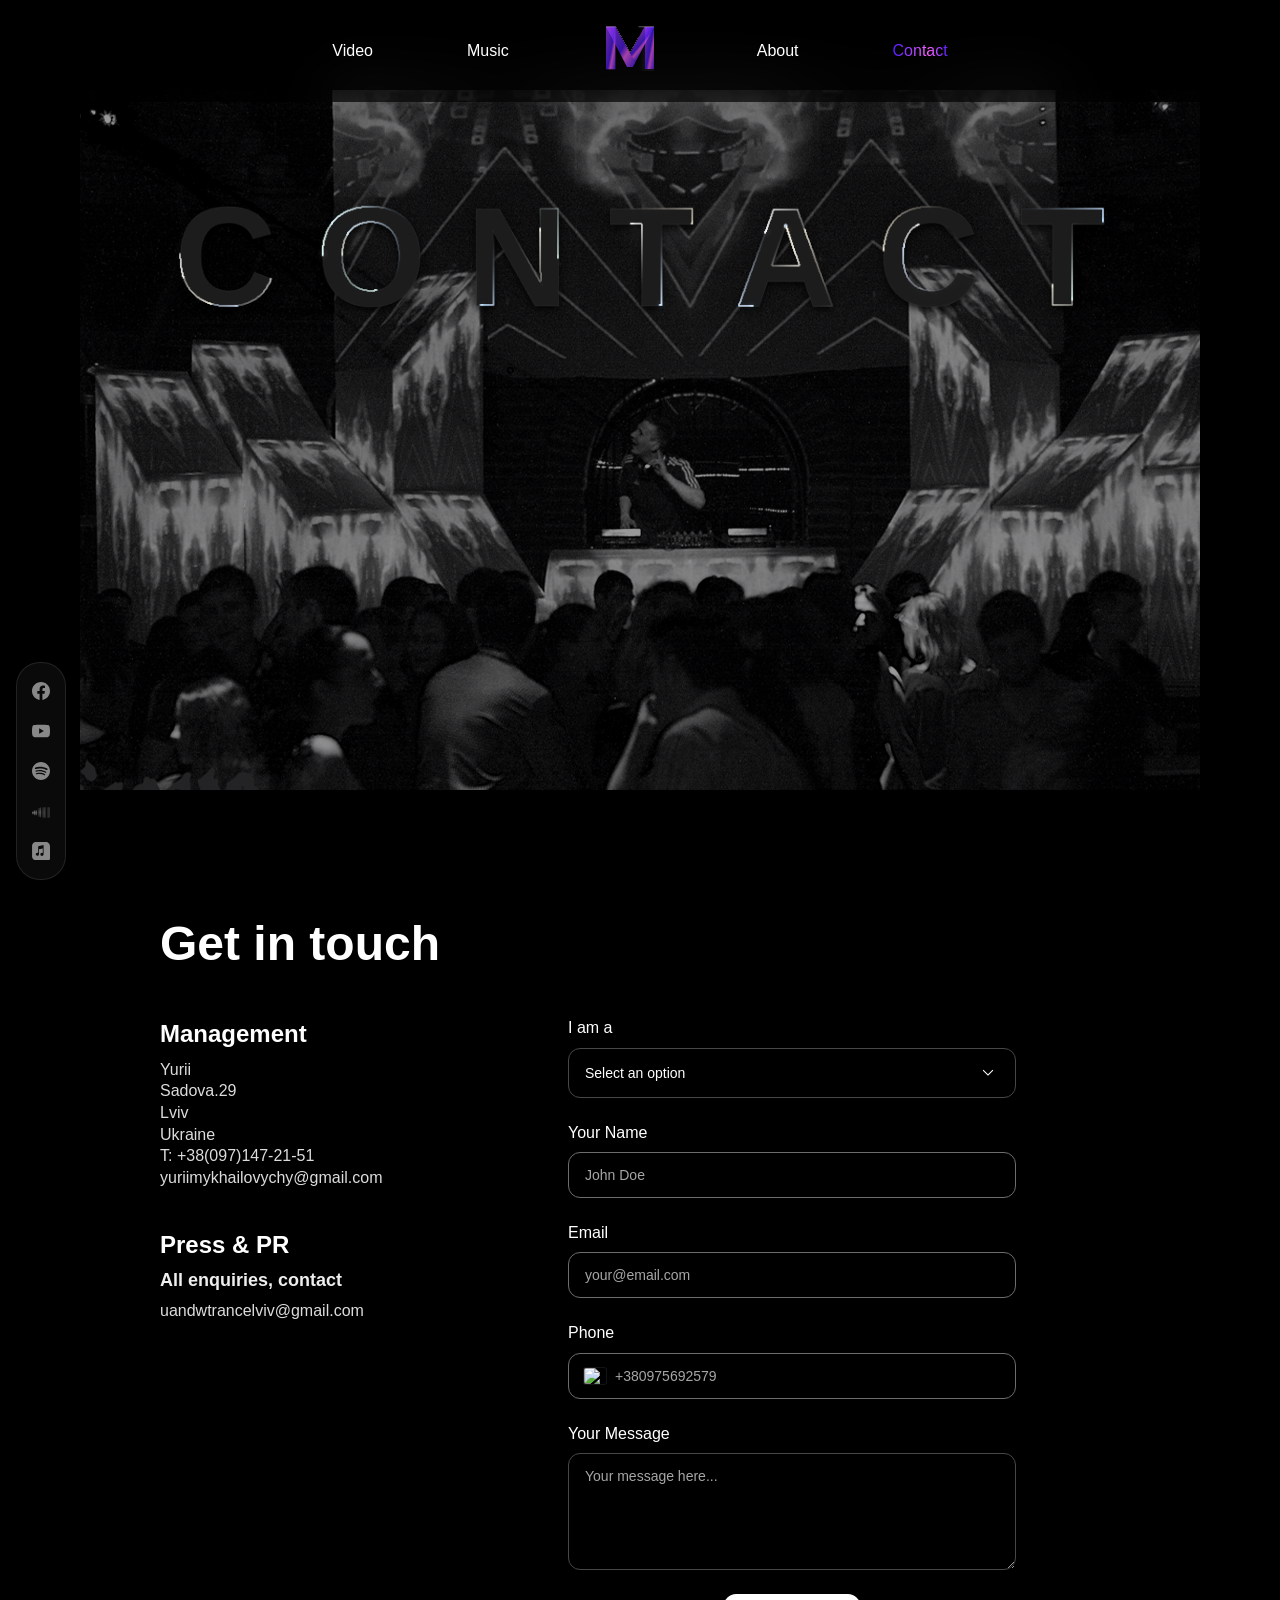
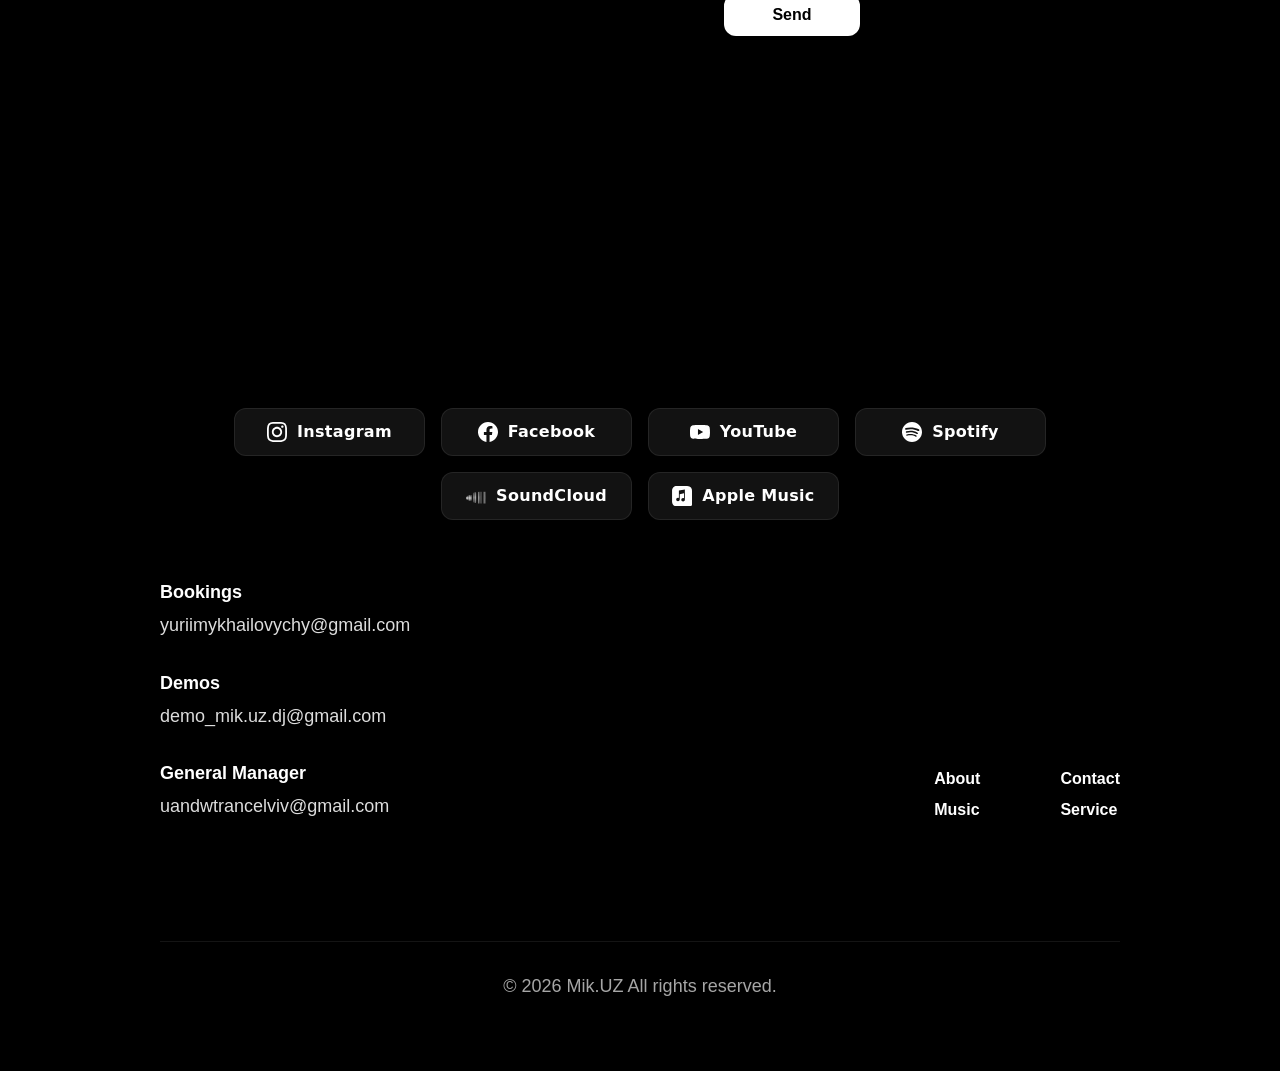
==== commit a4bfd0a8: "Update page title to include 'Sound Producer'" ====
--- a/contact.html
+++ b/contact.html
@@ -3,7 +3,7 @@
 <head>
   <meta charset="UTF-8">
   <meta name="viewport" content="width=device-width, initial-scale=1.0">
-  <title>Contact - Mik.UZ</title>
+  <title>Contact - Mik.UZ Sound Producer</title>
   <meta name="description" content=" Contact.Mik.UZ (MikUZ) — Ukrainian DJ and music producer. Trance, Progressive House, Melodic electronic music. Releases on Beatport, Spotify, Apple Music. Available for bookings worldwide.">
   <meta name="keywords" content="Mik.UZ, MikUZ, mikuz, Mik UZ, DJ Mik UZ, trance DJ Ukraine, progressive house producer, melodic trance, Lviv DJ, Ukrainian DJ, Beatport trance, electronic music Ukraine, trance producer 2026">
   
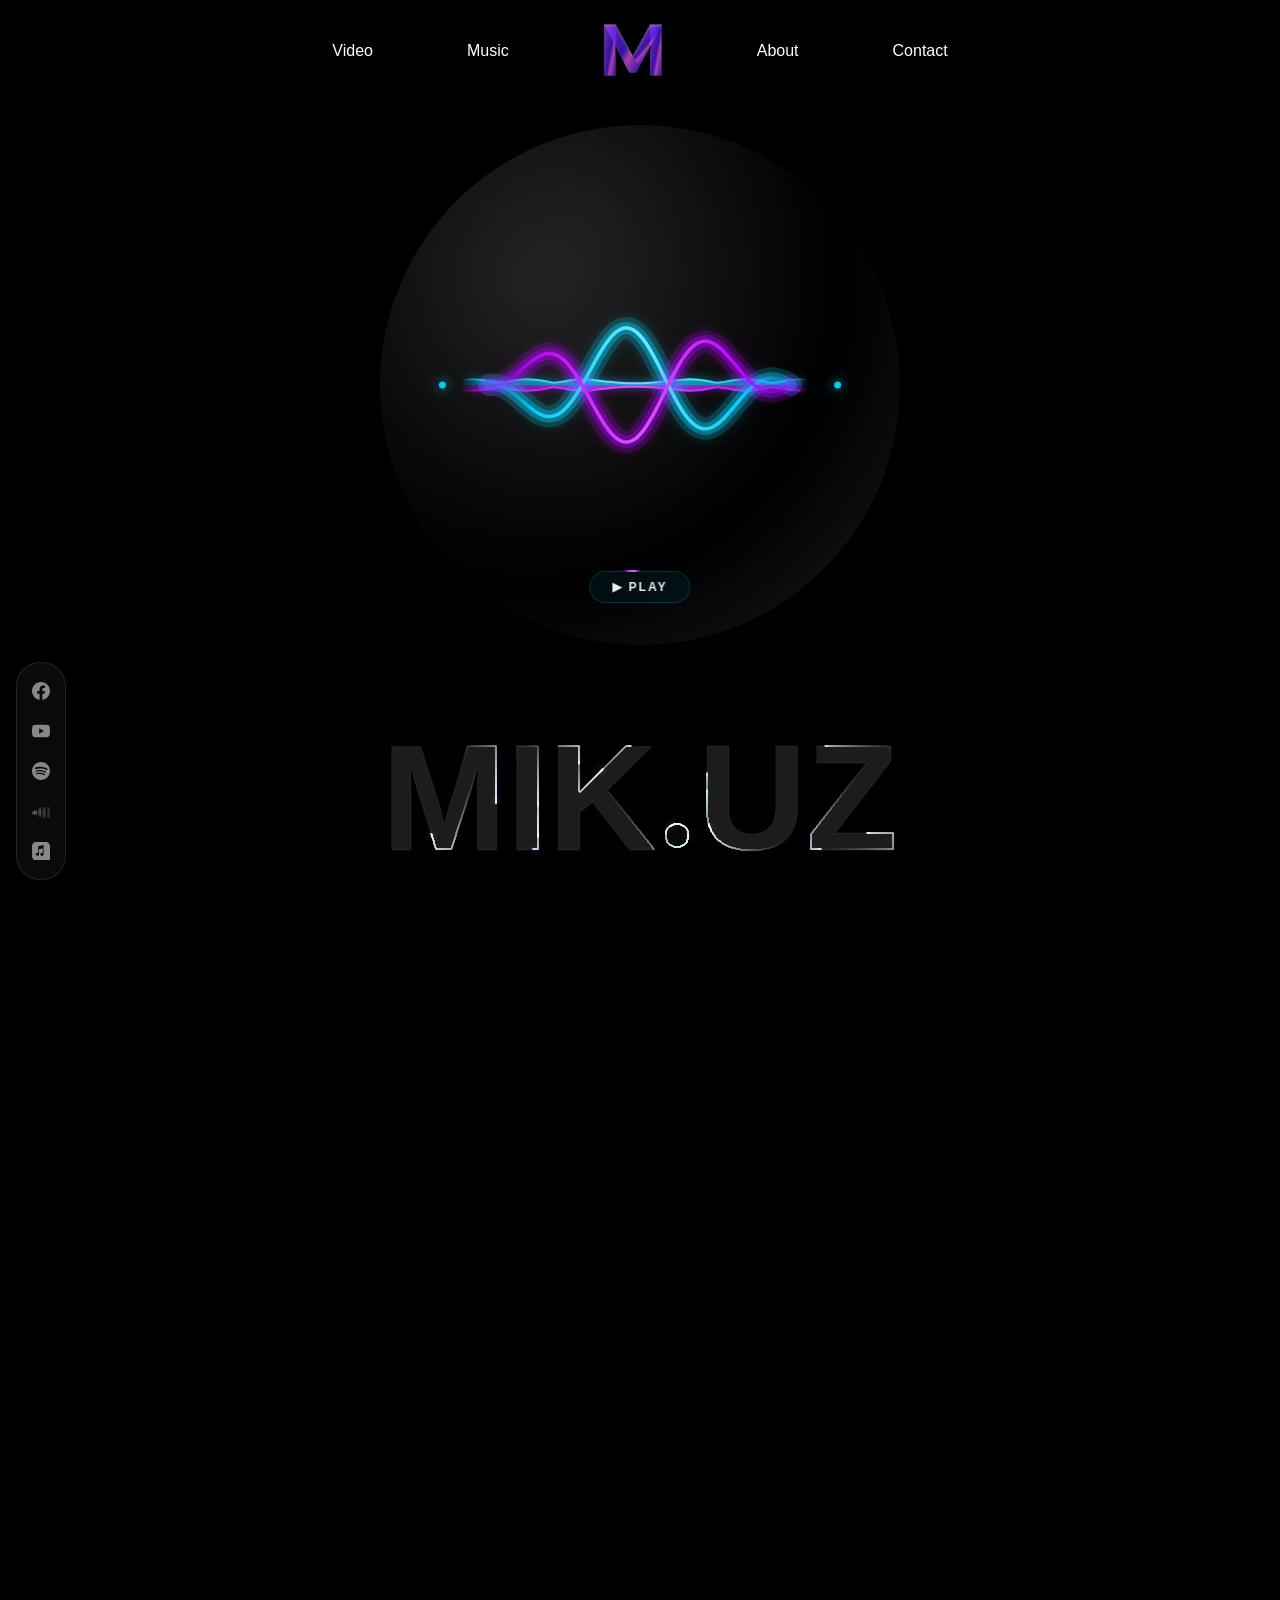
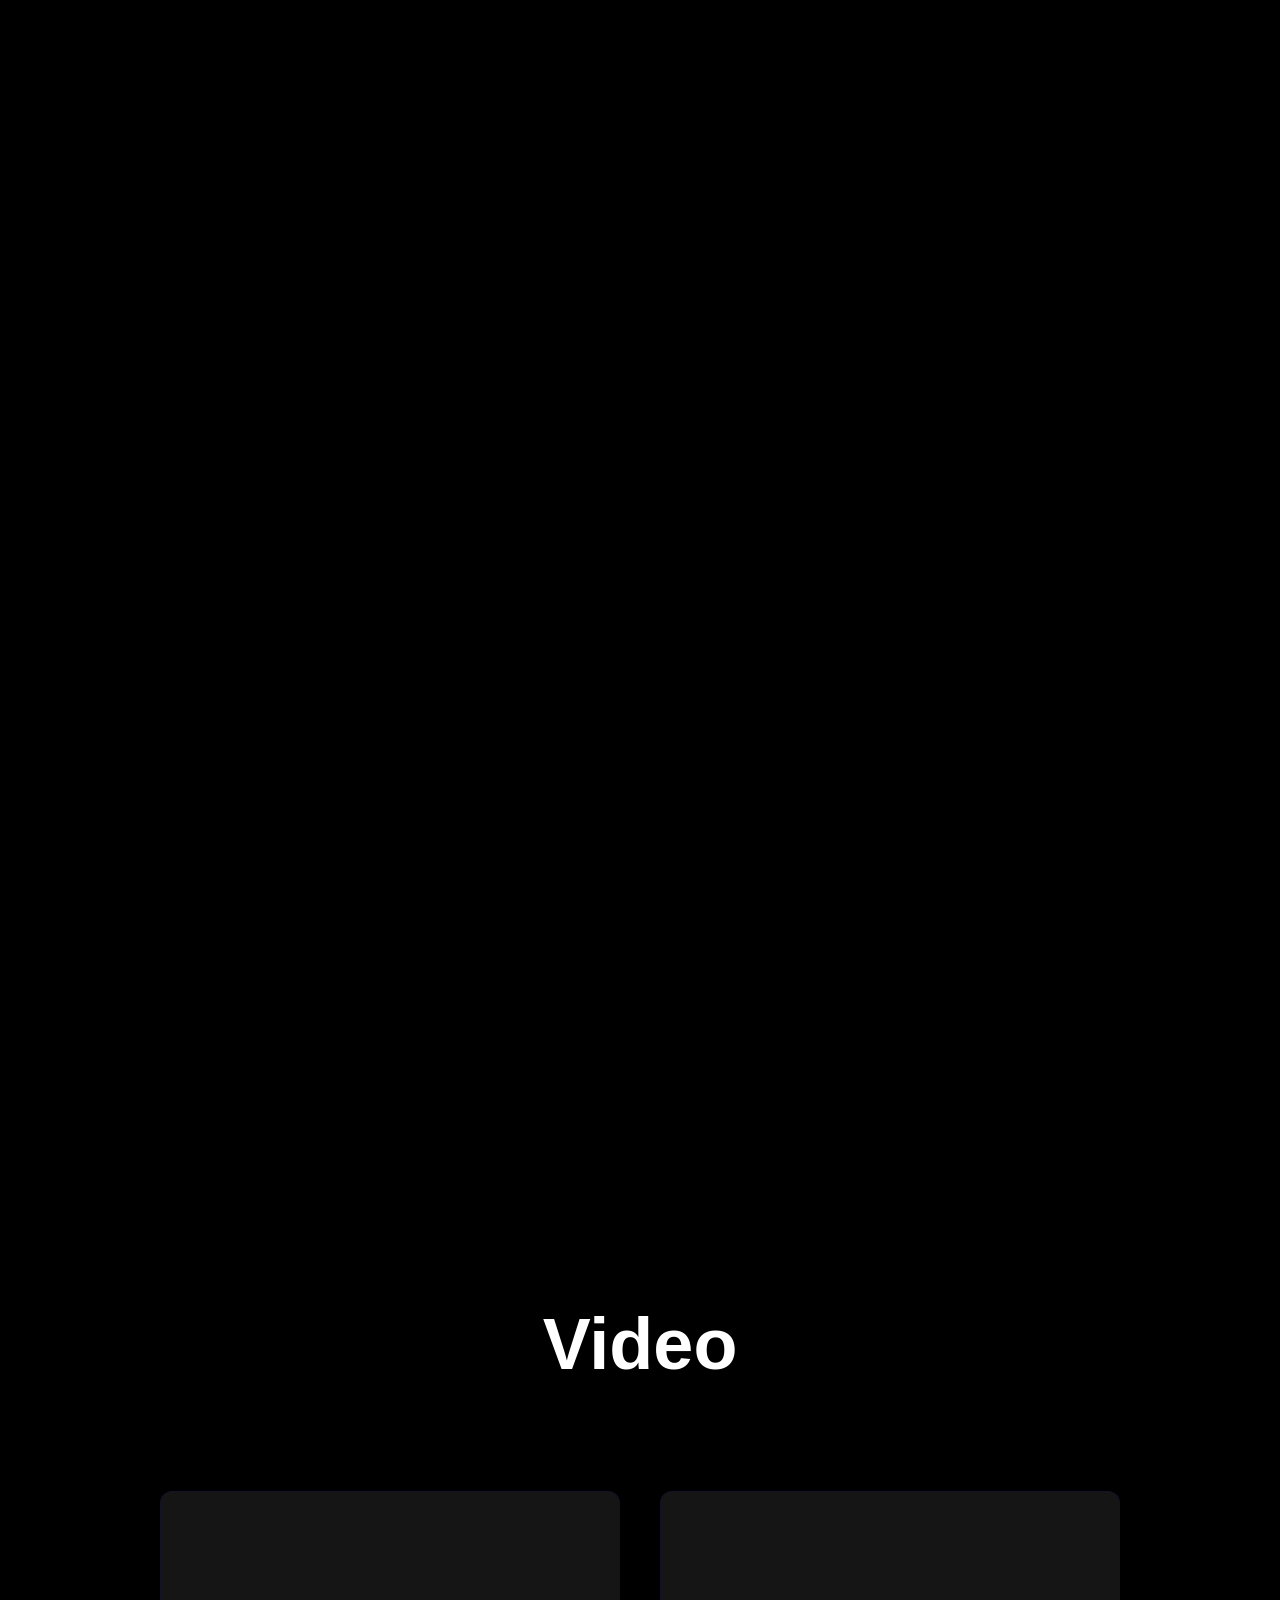
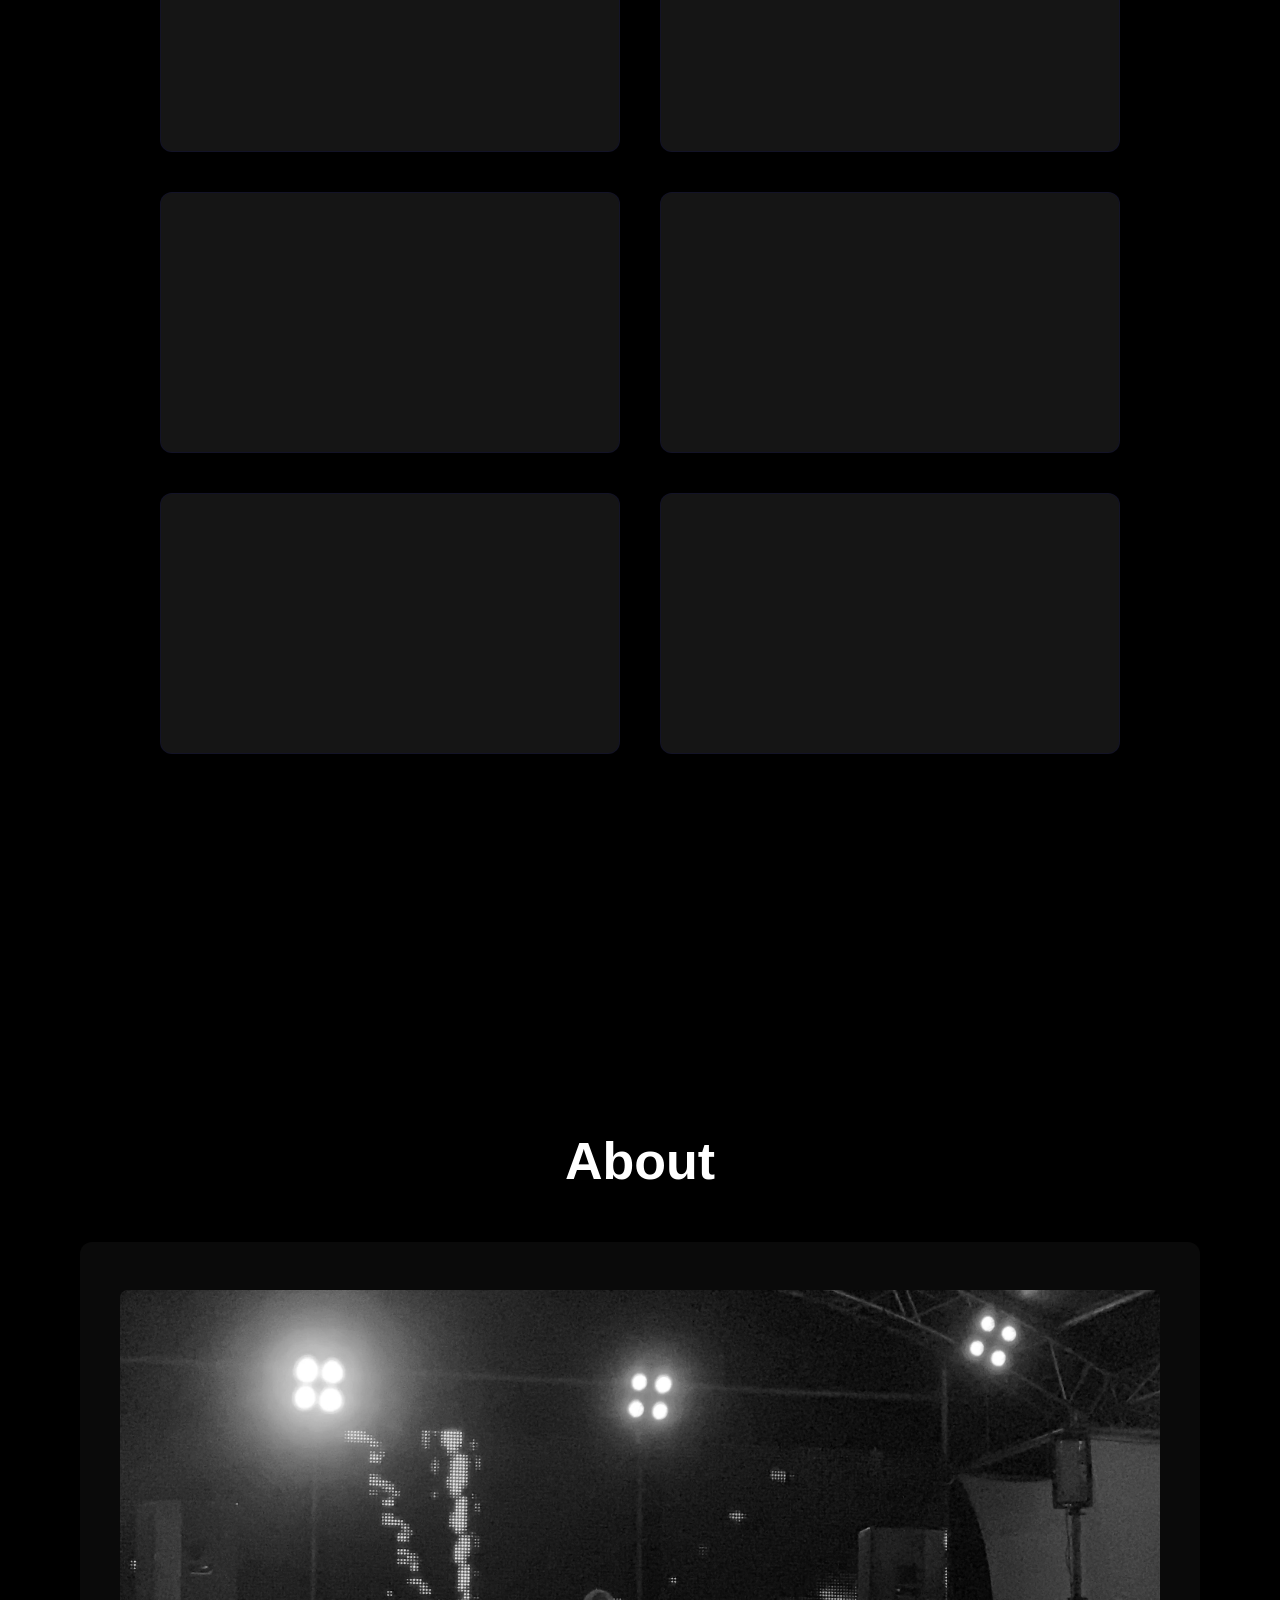
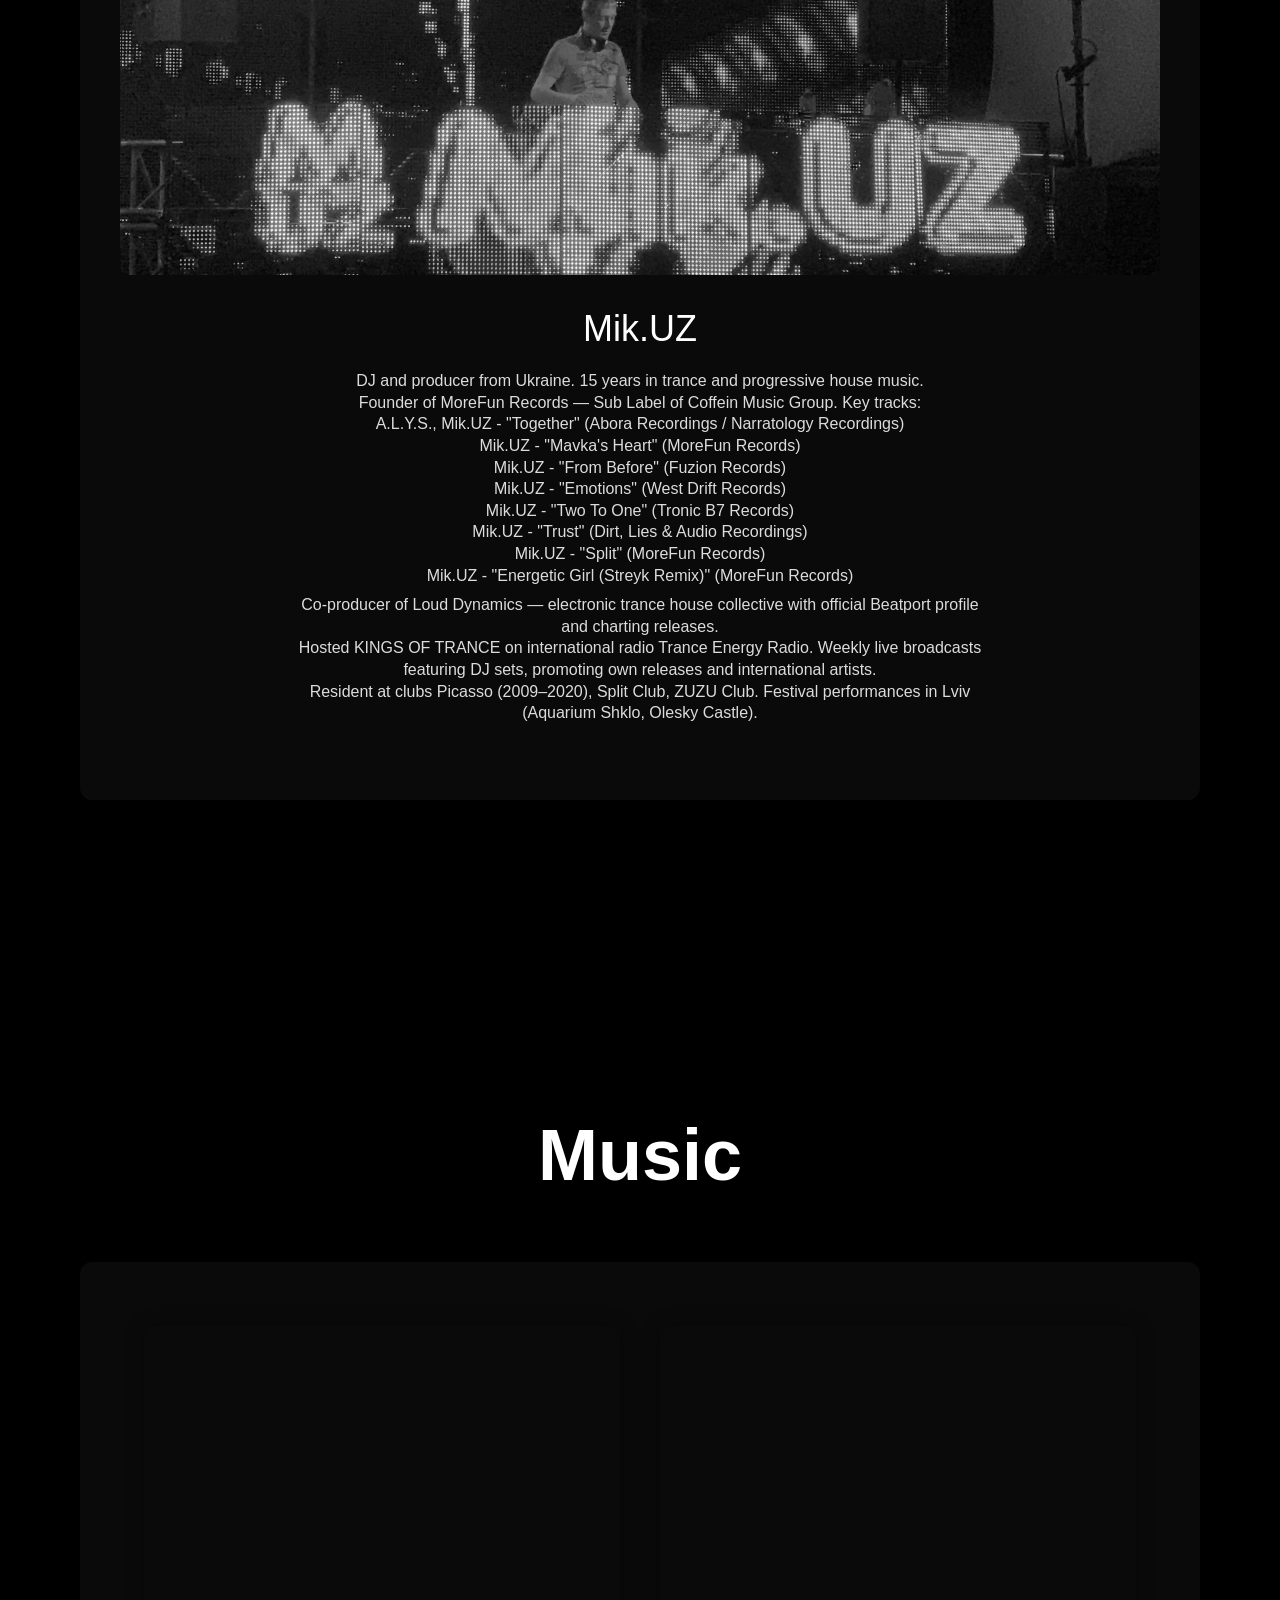
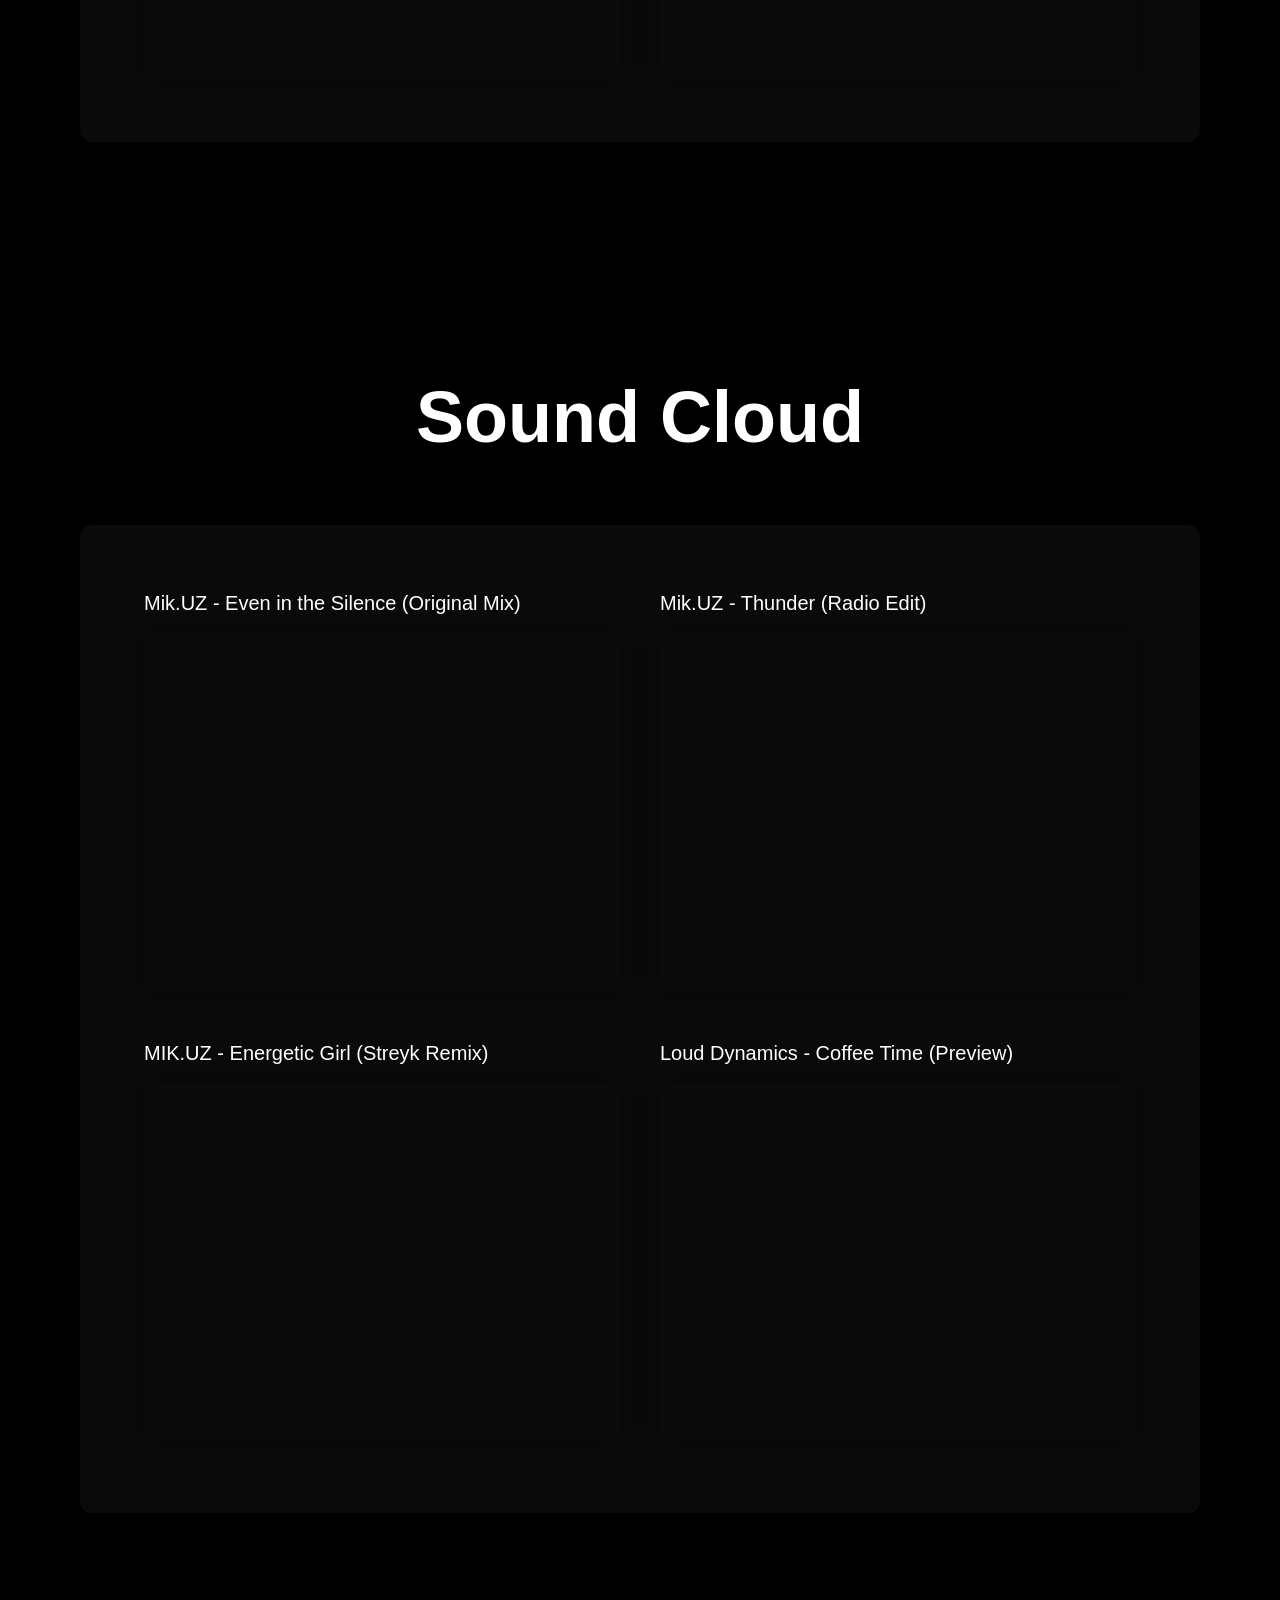
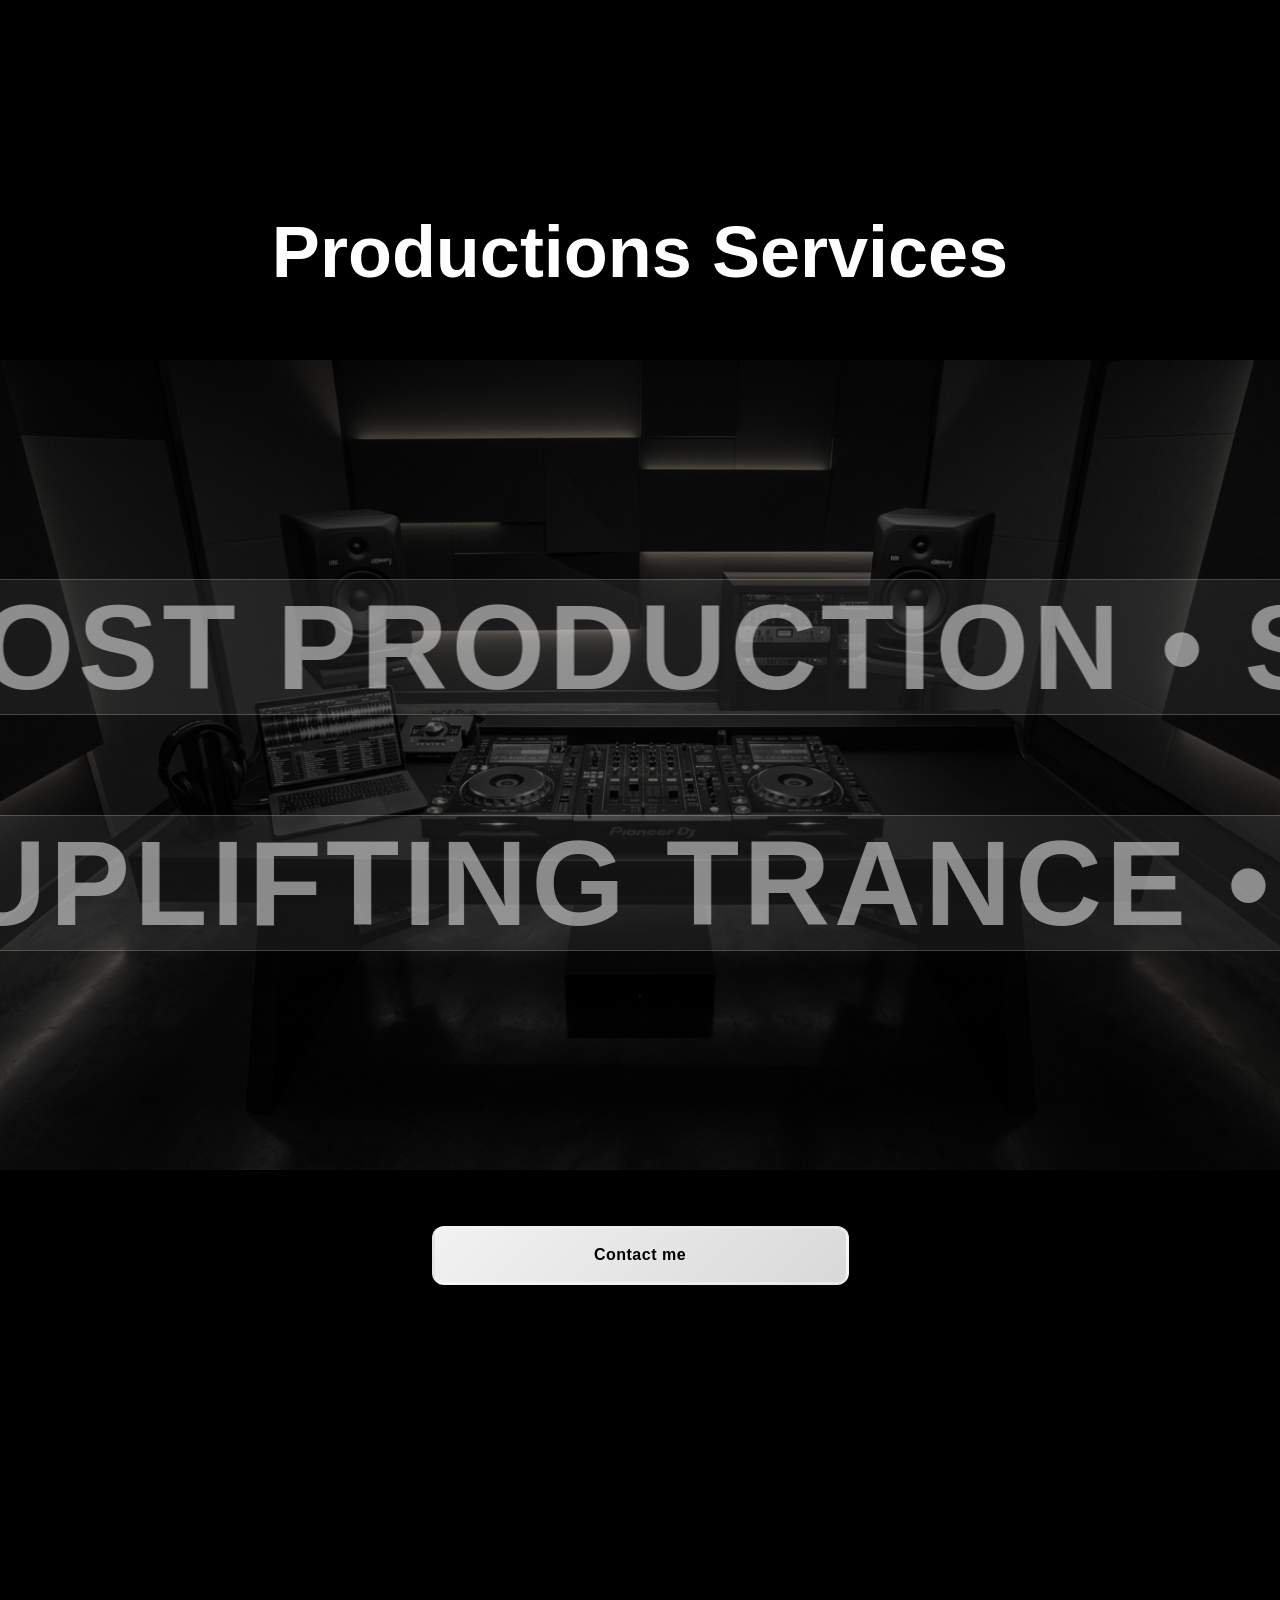
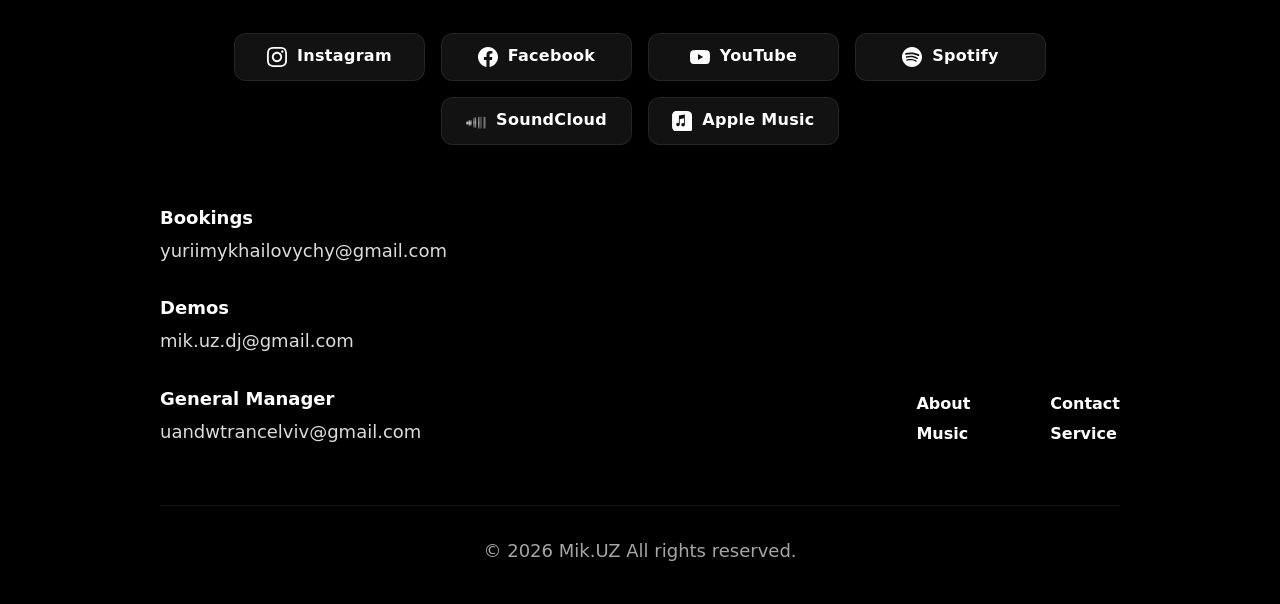
==== commit 420a4fe0: "text udate" ====
--- a/contact.html
+++ b/contact.html
@@ -1,39 +1,116 @@
 <!DOCTYPE html>
-<html lang="uk">
+<html lang="en">
 <head>
   <meta charset="UTF-8">
   <meta name="viewport" content="width=device-width, initial-scale=1.0">
-  <title>Contact - Mik.UZ Sound Producer</title>
-  <meta name="description" content=" Contact.Mik.UZ (MikUZ) — Ukrainian DJ and music producer. Trance, Progressive House, Melodic electronic music. Releases on Beatport, Spotify, Apple Music. Available for bookings worldwide.">
+
+  <!-- ===== PRIMARY SEO ===== -->
+  <title>Mik.UZ — Trance &amp; Progressive House DJ Producer | Ukraine</title>
+  <meta name="description" content="Mik.UZ (MikUZ) — Ukrainian DJ and music producer. Trance, Progressive House, Melodic electronic music. Releases on Beatport, Spotify, Apple Music. Available for bookings worldwide.">
   <meta name="keywords" content="Mik.UZ, MikUZ, mikuz, Mik UZ, DJ Mik UZ, trance DJ Ukraine, progressive house producer, melodic trance, Lviv DJ, Ukrainian DJ, Beatport trance, electronic music Ukraine, trance producer 2026">
-  
+  <meta name="author" content="Mik.UZ">
+  <meta name="robots" content="index, follow">
+  <meta name="theme-color" content="#000000">
+  <link rel="canonical" href="https://mikuz.netlify.app/">
+
+  <!-- ===== GOOGLE SITE VERIFICATION =====
+       Зайди на https://search.google.com/search-console
+       Додай сайт → обери "HTML tag" → встав свій код замість ТВІЙ_КОД_ТУТ
+  -->
+  <!-- <meta name="google-site-verification" content="ТВІЙ_КОД_ТУТ"> -->
+
+  <!-- ===== Open Graph (Facebook, Telegram, WhatsApp) ===== -->
+  <meta property="og:type" content="website">
+  <meta property="og:url" content="https://mikuz.netlify.app/">
+  <meta property="og:title" content="Mik.UZ — Trance &amp; Progressive House DJ Producer">
+  <meta property="og:description" content="Ukrainian DJ and producer. Trance, Progressive House, Melodic electronic music. Available on Spotify, Beatport, Apple Music. Bookings open.">
+  <meta property="og:image" content="https://mikuz.netlify.app/images/yura.webp">
+  <meta property="og:image:width" content="1200">
+  <meta property="og:image:height" content="630">
+  <meta property="og:locale" content="en_US">
+  <meta property="og:site_name" content="Mik.UZ">
+
+  <!-- ===== Twitter / X Card ===== -->
+  <meta name="twitter:card" content="summary_large_image">
+  <meta name="twitter:title" content="Mik.UZ — Trance &amp; Progressive House DJ Producer">
+  <meta name="twitter:description" content="Ukrainian DJ and producer. Trance, Progressive House, Melodic electronic music.">
+  <meta name="twitter:image" content="https://mikuz.netlify.app/images/yura.webp">
+
+  <!-- ===== Schema.org JSON-LD (структуровані дані для Google) ===== -->
+  <script type="application/ld+json">
+  {
+    "@context": "https://schema.org",
+    "@type": "MusicGroup",
+    "name": "Mik.UZ",
+    "alternateName": ["MikUZ", "mikuz", "Mik UZ", "DJ Mik UZ"],
+    "url": "https://mikuz.netlify.app/",
+    "description": "Ukrainian DJ and music producer specializing in Trance, Progressive House and Melodic electronic music. 15 years of experience. Releases on Beatport, Spotify, Apple Music.",
+    "genre": ["Trance", "Progressive House", "Melodic House", "Uplifting Trance"],
+    "foundingLocation": {
+      "@type": "Place",
+      "name": "Lviv, Ukraine"
+    },
+    "member": {
+      "@type": "Person",
+      "name": "Yurii Mykhailovych",
+      "alternateName": "Mik.UZ"
+    },
+    "sameAs": [
+      "https://www.instagram.com/mikuz.dj/",
+      "https://www.facebook.com/yuriy.mykhaylovych",
+      "https://www.youtube.com/@MiK.UZ.Trance.ProgressiveMusic",
+      "https://open.spotify.com/artist/2YS0wxCssIFQbIT9cFxlLf",
+      "https://soundcloud.com/yuriymykhaylovych"
+    ]
+  }
+  </script>
+
   <!-- ===== Favicon ===== -->
   <link rel="icon" type="image/x-icon" href="images/favicon.svg">
+
+  <!-- ===== Fonts ===== -->
+  <link rel="preconnect" href="https://fonts.googleapis.com">
+<link rel="preconnect" href="https://fonts.gstatic.com" crossorigin>
+<link href="https://fonts.googleapis.com/css2?family=Barlow+Condensed:wght@900&display=swap" rel="stylesheet">
+
+  <!-- ===== Styles ===== -->
   <link rel="stylesheet" href="styles.css">
-  <link rel="stylesheet" href="contact-styles.css?v=2">
-  <script src="https://formspree.io/js/formbutton-v1.min.js" defer></script>
+
+  <!-- SEO hidden h1 fix -->
+  <style>
+    .sr-only {
+      position: absolute !important;
+      width: 1px !important;
+      height: 1px !important;
+      padding: 0 !important;
+      margin: -1px !important;
+      overflow: hidden !important;
+      clip: rect(0,0,0,0) !important;
+      white-space: nowrap !important;
+      border: 0 !important;
+    }
+  </style>
 </head>
-<body class="contact-page">
-
+<body>
   <input type="checkbox" id="nav-toggle" class="nav-toggle" aria-hidden="true">
 
   <!-- Хедер -->
   <header class="navbar">
     <div class="nav-container">
-      <nav class="nav-links">
-        <a href="index.html#video">Video</a>
-        <a href="index.html#music">Music</a>
+      <nav class="nav-links" aria-label="Main navigation">
+        <a href="#video">Video</a>
+        <a href="#music">Music</a>
         <div class="logo">
           <a href="index.html" class="logo-link">
-            <img src="images/M_DJ_2.svg" alt="MIK.UZ Logo" width="60" height="56">
+            <img src="images/M_DJ_2.svg" alt="Mik.UZ DJ Logo" width="60" height="56">
           </a>
         </div>
-        <a href="index.html#about">About</a>
+        <a href="#about">About</a>
         <a href="contact.html">Contact</a>
       </nav>
       <div class="mobile-logo">
         <a href="index.html" class="logo-link">
-          <img src="images/M_DJ_2.svg" alt="MIK.UZ Logo" width="43" height="40">
+          <img src="images/M_DJ_2.svg" alt="Mik.UZ DJ Logo" width="43" height="40">
         </a>
       </div>
       <label for="nav-toggle" class="burger burger-label" aria-label="Open menu">
@@ -44,19 +121,19 @@
     </div>
   </header>
 
-  <div class="nav-overlay" role="dialog" aria-modal="true">
+  <div class="nav-overlay" role="dialog" aria-modal="true" aria-label="Mobile navigation">
     <div class="overlay-header">
       <div class="overlay-logo">
         <a href="index.html" class="logo-link">
-          <img src="images/M_DJ_2.svg" alt="MIK.UZ Logo" width="43" height="40">
+          <img src="images/M_DJ_2.svg" alt="Mik.UZ DJ Logo" width="43" height="40">
         </a>
       </div>
       <label for="nav-toggle" class="overlay-close" aria-label="Close menu">✕</label>
     </div>
     <div class="overlay-links">
-      <label for="nav-toggle"><a href="index.html#video">Video</a></label>
-      <label for="nav-toggle"><a href="index.html#music">Music</a></label>
-      <label for="nav-toggle"><a href="index.html#about">About</a></label>
+      <label for="nav-toggle"><a href="#video">Video</a></label>
+      <label for="nav-toggle"><a href="#music">Music</a></label>
+      <label for="nav-toggle"><a href="#about">About</a></label>
       <label for="nav-toggle"><a href="contact.html">Contact</a></label>
     </div>
   </div>
@@ -70,7 +147,7 @@
       </svg>
       
     </a>
-    <a href="https://www.youtube.com/@yuriimykhailovychdj/videos" title="Mik.UZ on YouTube" target="_blank" rel="noopener noreferrer">
+    <a href="https://www.youtube.com/@MiK.UZ.Trance.ProgressiveMusic" title="Mik.UZ on YouTube" target="_blank" rel="noopener noreferrer">
       <svg viewBox="0 0 24 24" fill="currentColor" aria-hidden="true" width="24" height="24">
         <path d="M23.498 6.186a3.016 3.016 0 0 0-2.122-2.136C19.505 3.545 12 3.545 12 3.545s-7.505 0-9.377.505A3.017 3.017 0 0 0 .502 6.186C0 8.07 0 12 0 12s0 3.93.502 5.814a3.016 3.016 0 0 0 2.122 2.136c1.871.505 9.376.505 9.376.505s7.505 0 9.377-.505a3.015 3.015 0 0 0 2.122-2.136C24 15.93 24 12 24 12s0-3.93-.502-5.814zM9.545 15.568V8.432L15.818 12l-6.273 3.568z"/>
       </svg>
@@ -94,127 +171,207 @@
     </a>
   </aside>
 
-
-  <!-- CONTACT HERO SECTION -->
-  <section class="contact-hero">
-    <div class="contact-hero-graphic">
-      <img src="images/Web_Site_Mik_Uz_Contact_2.webp" alt="Contact Hero">
-    </div>
-    <div class="contact-hero-overlay"></div>
-    <div class="contact-title-canvas">
-      <canvas id="contactCanvas"></canvas>
-    </div>
-  </section>
-
-  <!-- CONTACT MAIN SECTION -->
-  <main class="contact-main">
-    <div class="contact-container">
-      
-      <h2 class="contact-section-title">Get in touch</h2>
-
-      <div class="contact-content-wrapper">
-        
-        <!-- LEFT SIDE: CONTACT INFORMATION -->
-        <div class="contact-info-wrapper">
-          
-          <!-- Management -->
-          <div class="contact-info-block">
-            <h3 class="contact-info-heading">Management</h3>
-            <p class="contact-info-text">
-              Yurii<br>
-              Sadova.29<br>
-              Lviv<br>
-              Ukraine<br>
-              T: +38(097)147-21-51<br>
-              yuriimykhailovychy@gmail.com
+  <!-- ===== HERO =====
+       H1 прихований для SEO — видимий заголовок через canvas,
+       але текст для пошуковиків залишається в DOM
+  -->
+  <main>
+    <section class="hero" aria-label="Mik.UZ — DJ and Producer">
+      <!-- Прихований H1 для SEO (не видимий, але індексується Google) -->
+      <h1 class="sr-only">Mik.UZ — Ukrainian Trance and Progressive House DJ Producer from Lviv</h1>
+
+      <div class="eq-wrapper" id="wrapper">
+        <div class="eq-circle" id="circle">
+          <canvas id="eqCanvas"></canvas>
+          <span class="scan"></span>
+          <div class="glass-overlay"></div>
+          <button class="play-btn" id="playBtn" aria-label="Play Mik.UZ music">
+            <span class="play-scan"></span>
+            <span>▶ PLAY</span>
+          </button>
+        </div>
+      </div>
+
+      <div class="hero-title-canvas" aria-label="Mik.UZ">
+        <canvas id="mikuzCanvas"></canvas>
+      </div>
+    </section>
+
+    <!-- SCROLL ANIMATION SECTION -->
+    <section class="scroll-reveal-section" aria-label="About Mik.UZ">
+      <div class="scroll-container">
+        <div class="big-logo" id="bigLogo" aria-hidden="true">
+          <svg width="100%" height="100%" viewBox="0 0 54 48" fill="none" xmlns="http://www.w3.org/2000/svg">
+            <rect y="0.0467529" width="10.5724" height="47.9532" fill="#DCDCDC"/>
+            <rect x="43.4224" y="0.0467529" width="10.5724" height="47.9532" fill="#DCDCDC"/>
+            <path d="M1.30621 5.19736L10.5107 0.0775125L32.9085 40.3445L23.5987 45.3569L1.30621 5.19736Z" fill="#DCDCDC"/>
+            <rect x="43.3462" width="10.5724" height="45.9939" transform="rotate(29.08 43.3462 0)" fill="#DCDCDC"/>
+            <path d="M26.997 38.938L30.2065 45.357H23.6572L26.997 38.938Z" fill="#DCDCDC"/>
+          </svg>
+        </div>
+        <div class="about-reveal" id="aboutReveal">
+          <h2 class="reveal-title">ABOUT</h2>
+          <div class="reveal-content">
+            <p class="reveal-text">
+              MIK.UZ — Ukrainian trance/progressive house producer.
+              Beatport hits: "Emotions", "Thunder", "Shot Up".
+              Streaming: Available on Spotify, Apple Music &amp; Beatport.
+              New releases: Abora Recordings, Fuzion, MoreFun Records, (2026).
             </p>
+            <a href="#about" class="reveal-btn">Learn More</a>
           </div>
-
-          <!-- Press & PR -->
-          <div class="contact-info-block">
-            <h3 class="contact-info-heading">Press & PR</h3>
-            <p class="contact-info-subheading">All enquiries, contact</p>
-            <p class="contact-info-text">uandwtrancelviv@gmail.com</p>
+        </div>
+      </div>
+    </section>
+
+    <!-- ===== VIDEO ===== -->
+    <section class="youtube-section" id="video" aria-label="Mik.UZ Videos">
+      <h2 class="youtube-heading">Video</h2>
+
+      <!-- YouTube Facade — завантажує iframe тільки при кліку (швидше!) -->
+      <div class="youtube-player">
+        <iframe src="https://www.youtube.com/embed/exd2_Jay9vI"
+          title="Mik.UZ — Trance DJ Set"
+          allow="accelerometer; autoplay; clipboard-write; encrypted-media; gyroscope; picture-in-picture; web-share"
+          allowfullscreen loading="lazy"></iframe>
+      </div>
+      <div class="youtube-player">
+        <iframe src="https://www.youtube.com/embed/yjic_9YxiXk"
+          title="Mik.UZ — Progressive House Mix"
+          allow="accelerometer; autoplay; clipboard-write; encrypted-media; gyroscope; picture-in-picture; web-share"
+          allowfullscreen loading="lazy"></iframe>
+      </div>
+      <div class="youtube-player">
+        <iframe src="https://www.youtube.com/embed/Ou2RQN08Q40"
+          title="Mik.UZ — Emotions"
+          allow="accelerometer; autoplay; clipboard-write; encrypted-media; gyroscope; picture-in-picture; web-share"
+          allowfullscreen loading="lazy"></iframe>
+      </div>
+      <div class="youtube-player">
+        <iframe src="https://www.youtube.com/embed/NaEXbvgFqTo"
+          title="Mik.UZ — Thunder"
+          allow="accelerometer; autoplay; clipboard-write; encrypted-media; gyroscope; picture-in-picture; web-share"
+          allowfullscreen loading="lazy"></iframe>
+      </div>
+      <div class="youtube-player">
+        <iframe src="https://www.youtube.com/embed/v79YoqK_3n0"
+          title="Mik.UZ — Original Mix"
+          allow="accelerometer; autoplay; clipboard-write; encrypted-media; gyroscope; picture-in-picture; web-share"
+          allowfullscreen loading="lazy"></iframe>
+      </div>
+      <div class="youtube-player">
+        <iframe src="https://www.youtube.com/embed/uJcU7mXIXsM"
+          title="Mik.UZ — Live DJ Set Ukraine"
+          allow="accelerometer; autoplay; clipboard-write; encrypted-media; gyroscope; picture-in-picture; web-share"
+          referrerpolicy="strict-origin-when-cross-origin"
+          allowfullscreen loading="lazy"></iframe>
+      </div>
+    </section>
+
+    <!-- ===== ABOUT ===== -->
+    <section class="about-section" id="about" aria-label="About Mik.UZ">
+      <h2 class="section-heading">About</h2>
+      <div class="about-container">
+        <div class="about-image">
+          <img src="images/yura.webp"
+            alt="Mik.UZ — Ukrainian DJ and music producer from Lviv, Ukraine"
+            width="880" height="631" loading="lazy">
+        </div>
+        <div class="about-text">
+          <h3 class="about-title">Mik.UZ</h3>
+          <p class="about-description">
+            DJ and producer from Ukraine. 15 years in trance and progressive house music.<br>
+            Founder of MoreFun Records — Sub Label of Coffein Music Group. Key tracks:<br>
+            A.L.Y.S., Mik.UZ - "Together" (Abora Recordings / Narratology Recordings) <br>
+            Mik.UZ - "Mavka's Heart" (MoreFun Records)<br>
+            Mik.UZ - "From Before" (Fuzion Records)<br>
+            Mik.UZ - "Emotions" (West Drift Records)<br>
+            Mik.UZ - "Two To One" (Tronic B7 Records)<br>
+            Mik.UZ - "Trust" (Dirt, Lies & Audio Recordings)<br>
+            Mik.UZ - "Split" (MoreFun Records)<br>
+            Mik.UZ - "Energetic Girl (Streyk Remix)" (MoreFun Records)<br>
+            <span style="display:block;height:8px;"></span>
+            Co-producer of Loud Dynamics — electronic trance house collective with official Beatport profile and charting releases.<br>
+            Hosted KINGS OF TRANCE on international radio Trance Energy Radio. Weekly live broadcasts featuring DJ sets, promoting own releases and international artists.<br>
+            Resident at clubs Picasso (2009–2020), Split Club, ZUZU Club. Festival performances in Lviv (Aquarium Shklo, Olesky Castle).
+          </p>
+        </div>
+      </div>
+    </section>
+
+    <!-- ===== MUSIC ===== -->
+    <section class="music-section" id="music" aria-label="Mik.UZ Music on Spotify">
+      <h2 class="music-heading">Music</h2>
+      <div class="music-player-block">
+        <div class="spotify-player">
+          <iframe style="border-radius:12px"
+            src="https://open.spotify.com/embed/artist/2YS0wxCssIFQbIT9cFxlLf?utm_source=generator"
+            width="100%" height="352" frameborder="0" allowfullscreen
+            allow="autoplay; clipboard-write; encrypted-media; fullscreen; picture-in-picture"
+            loading="lazy"
+            title="Mik.UZ — Artist page on Spotify"></iframe>
+          <iframe style="border-radius:12px"
+            src="https://open.spotify.com/embed/track/2mGwSCKmvI7sLflESW8Wzk?utm_source=generator"
+            width="100%" height="352" frameborder="0" allowfullscreen
+            allow="autoplay; clipboard-write; encrypted-media; fullscreen; picture-in-picture"
+            loading="lazy"
+            title="Mik.UZ — Track on Spotify"></iframe>
+        </div>
+      </div>
+    </section>
+
+    <!-- ===== SOUNDCLOUD ===== -->
+    <section class="soundcloud-section" aria-label="Mik.UZ on SoundCloud">
+      <h2 class="soundcloud-heading">Sound Cloud</h2>
+      <div class="soundcloud-player-block">
+        <div class="soundcloud-player">
+          <h3>Mik.UZ - Even in the Silence (Original Mix)</h3>
+          <iframe width="100%" height="352px" scrolling="no" frameborder="no" allow="autoplay" loading="lazy"
+            src="https://w.soundcloud.com/player/?url=https://soundcloud.com/yuriymykhaylovych/mik-uz-even-in-the&color=%23ff5500&auto_play=false&hide_related=false&show_comments=true&show_user=true&show_reposts=false&show_teaser=true&visual=true"
+            title="Mik.UZ - Even in the Silence on SoundCloud"></iframe>
+        </div>
+        <div class="soundcloud-player">
+          <h3>Mik.UZ - Thunder (Radio Edit)</h3>
+          <iframe width="100%" height="352px" scrolling="no" frameborder="no" allow="autoplay" loading="lazy"
+            src="https://w.soundcloud.com/player/?url=https://soundcloud.com/yuriymykhaylovych/mikuz-thunder-edite&color=%23ff5500&auto_play=false&hide_related=false&show_comments=true&show_user=true&show_reposts=false&show_teaser=true&visual=true"
+            title="Mik.UZ - Thunder Radio Edit on SoundCloud"></iframe>
+        </div>
+        <div class="soundcloud-player">
+          <h3>MIK.UZ - Energetic Girl (Streyk Remix)</h3>
+          <iframe width="100%" height="352px" scrolling="no" frameborder="no" allow="autoplay" loading="lazy"
+            src="https://w.soundcloud.com/player/?url=https://soundcloud.com/yuriymykhaylovych/mikuz-energetic-girl-streyk-remix&color=%23ff5500&auto_play=false&hide_related=false&show_comments=true&show_user=true&show_reposts=false&show_teaser=true&visual=true"
+            title="Mik.UZ - Energetic Girl Streyk Remix on SoundCloud"></iframe>
+        </div>
+        <div class="soundcloud-player">
+          <h3>Loud Dynamics - Coffee Time (Preview)</h3>
+          <iframe width="100%" height="352px" scrolling="no" frameborder="no" allow="autoplay" loading="lazy"
+            src="https://w.soundcloud.com/player/?url=https://soundcloud.com/more_fun_records/preview-loud-dynamics-coffee-time&color=%23ff5500&auto_play=false&hide_related=false&show_comments=true&show_user=true&show_reposts=false&show_teaser=true&visual=true"
+            title="Loud Dynamics - Coffee Time Preview on SoundCloud"></iframe>
+        </div>
+      </div>
+    </section>
+
+    <!-- ===== PRODUCTION SERVICES ===== -->
+    <section class="service-section" id="service" aria-label="Music Production Services by Mik.UZ">
+      <h2 class="service-heading">Productions Services</h2>
+      <div class="service-hero">
+        <div class="service-overlay"></div>
+        <div class="animated-text-container">
+          <div class="animated-text-line first-line">
+            <span class="moving-text"> ORIGINAL TRACK PRODUCTION • GHOST PRODUCTION • SOUND DESIGN • MIXING & MASTERING • VOCAL PRODUCTION • ARRANGEMENT • LABEL RELEASES </span>
           </div>
-
-        </div>
-
-        <!-- RIGHT SIDE: CONTACT FORM -->
-        <form class="contact-form" id="contactForm" action="https://formspree.io/f/mgernokl" method="POST">
-          
-          <!-- Role Dropdown -->
-          <div class="form-group">
-            <label for="role" class="form-label">I am a</label>
-            <div class="form-select-wrapper">
-              <select id="role" name="role" class="form-select form-select-native" required>
-                <option value="">Select an option</option>
-                <option value="booking-agent">Booking Agent</option>
-                <option value="promoter">Promoter</option>
-                <option value="fan">Fan</option>
-                <option value="media">Media</option>
-                <option value="other">Other</option>
-              </select>
-              <button type="button" class="custom-select-trigger" id="roleTrigger" aria-haspopup="listbox" aria-expanded="false">
-                <span class="custom-select-value">Select an option</span>
-              </button>
-              <img src="icons/dropdown-arrow.svg" alt="" class="dropdown-icon" aria-hidden="true">
-              <div class="custom-select-menu" id="roleMenu" role="listbox" aria-labelledby="roleTrigger">
-                <button type="button" class="custom-select-option is-placeholder is-selected" data-value="" role="option" aria-selected="true">Select an option</button>
-                <button type="button" class="custom-select-option" data-value="booking-agent" role="option" aria-selected="false">Booking Agent</button>
-                <button type="button" class="custom-select-option" data-value="promoter" role="option" aria-selected="false">Promoter</button>
-                <button type="button" class="custom-select-option" data-value="fan" role="option" aria-selected="false">Fan</button>
-                <button type="button" class="custom-select-option" data-value="media" role="option" aria-selected="false">Media</button>
-                <button type="button" class="custom-select-option" data-value="other" role="option" aria-selected="false">Other</button>
-              </div>
-            </div>
+          <div class="animated-text-line second-line">
+            <span class="moving-text"> UPLIFTING TRANCE • MELODIC TECHNO • PROGRESSIVE HOUSE • CINEMATIC SOUND • AI MUSIC DEVELOPMENT • CUSTOM DJ EDITS • LIVE PERFORMANCE </span>
           </div>
-
-          <!-- Name -->
-          <div class="form-group">
-            <label for="name" class="form-label">Your Name</label>
-            <input type="text" id="name" name="name" class="form-input" placeholder="John Doe" required>
-          </div>
-
-          <!-- Email -->
-          <div class="form-group">
-            <label for="email" class="form-label">Email</label>
-            <input type="email" id="email" name="email" class="form-input" placeholder="your@email.com" required>
-          </div>
-
-          <!-- Phone -->
-          <div class="form-group">
-            <label for="phone" class="form-label">Phone</label>
-            <div class="form-phone-wrapper">
-              <img
-                src="https://flagcdn.com/w40/ua.png"
-                alt="Ukraine flag"
-                class="phone-flag"
-                id="phoneFlag"
-                width="22"
-                height="16"
-              >
-              <input type="tel" id="phone" name="phone" class="form-input form-phone-input" placeholder="+380975692579" inputmode="tel" autocomplete="tel">
-            </div>
-          </div>
-
-          <!-- Message -->
-          <div class="form-group">
-            <label for="message" class="form-label">Your Message</label>
-            <textarea id="message" name="message" class="form-textarea" placeholder="Your message here..."></textarea>
-          </div>
-
-          <!-- Submit Button -->
-          <button type="submit" class="form-submit-btn">Send</button>
-
-        </form>
-
-      </div>
-
-    </div>
+        </div>
+      </div>
+      <div class="service-tickets-section">
+        <a href="contact.html" class="tickets-btn">Contact me</a>
+      </div>
+    </section>
   </main>
 
-
- <!-- ===== FOOTER ===== -->
+  <!-- ===== FOOTER ===== -->
   <footer class="footer-modern" aria-label="Footer">
     <div class="footer-social-buttons">
       <a href="https://www.instagram.com/mikuz.dj/" class="social-btn" target="_blank" rel="noopener noreferrer" aria-label="Mik.UZ on Instagram">
@@ -225,7 +382,7 @@
         <svg width="20" height="20" viewBox="0 0 24 24" fill="none"><path d="M24 12.073c0-6.627-5.373-12-12-12s-12 5.373-12 12c0 5.99 4.388 10.954 10.125 11.854v-8.385H7.078v-3.47h3.047V9.43c0-3.007 1.792-4.669 4.533-4.669 1.312 0 2.686.235 2.686.235v2.953H15.83c-1.491 0-1.956.925-1.956 1.874v2.25h3.328l-.532 3.47h-2.796v8.385C19.612 23.027 24 18.062 24 12.073z" fill="currentColor"/></svg>
         <span>Facebook</span>
       </a>
-      <a href="https://www.youtube.com/@yuriimykhailovychdj/videos" class="social-btn" target="_blank" rel="noopener noreferrer" aria-label="Mik.UZ on YouTube">
+      <a href="https://www.youtube.com/@MiK.UZ.Trance.ProgressiveMusic" class="social-btn" target="_blank" rel="noopener noreferrer" aria-label="Mik.UZ on YouTube">
         <svg width="20" height="20" viewBox="0 0 24 24" fill="none"><path d="M23.498 6.186a3.016 3.016 0 0 0-2.122-2.136C19.505 3.545 12 3.545 12 3.545s-7.505 0-9.377.505A3.017 3.017 0 0 0 .502 6.186C0 8.07 0 12 0 12s0 3.93.502 5.814a3.016 3.016 0 0 0 2.122 2.136c1.871.505 9.376.505 9.376.505s7.505 0 9.377-.505a3.015 3.015 0 0 0 2.122-2.136C24 15.93 24 12 24 12s0-3.93-.502-5.814zM9.545 15.568V8.432L15.818 12l-6.273 3.568z" fill="currentColor"/></svg>
         <span>YouTube</span>
       </a>
@@ -251,7 +408,7 @@
         </div>
         <div class="contact-block">
           <h4>Demos</h4>
-          <a href="mailto:demo_mik.uz.dj@gmail.com">demo_mik.uz.dj@gmail.com</a>
+          <a href="mailto:mik.uz.dj@gmail.com">mik.uz.dj@gmail.com</a>
         </div>
         <div class="contact-block">
           <h4>General Manager</h4>
@@ -269,19 +426,36 @@
         </div>
       </div>
     </div>
- <!-- Copyright -->
+
     <div class="footer-copyright-modern">
       © 2026 Mik.UZ All rights reserved.
     </div>
   </footer>
- <!-- End footer -->
- 
-
-  
-
-  <!-- SCRIPTS -->
+
+  <!-- Hidden SoundCloud widget for play button -->
+  <iframe id="sc-widget" scrolling="no" frameborder="no" allow="autoplay"
+    style="width:1px;height:1px;opacity:0;position:absolute;left:-9999px;top:-9999px;pointer-events:none;"
+    src="https://w.soundcloud.com/player/?url=https://soundcloud.com/yuriymykhaylovych/mik-uz-mavkas-heart-coming&auto_play=false&hide_related=true&show_comments=false&show_user=false&show_reposts=false&show_teaser=false&visual=false"
+    title="SoundCloud audio player">
+  </iframe>
+
+  <!-- ===== CSS для прихованого H1 (додай в styles.css якщо ще немає) =====
+  .sr-only {
+    position: absolute;
+    width: 1px;
+    height: 1px;
+    padding: 0;
+    margin: -1px;
+    overflow: hidden;
+    clip: rect(0,0,0,0);
+    white-space: nowrap;
+    border: 0;
+  }
+  -->
+
+  <script src="https://w.soundcloud.com/player/api.js"></script>
   <script src="script.js"></script>
-  <script src="contact-script.js"></script>
-
+  <script src="marquee.js"></script>
+  <script src="equalizer.js"></script>
 </body>
 </html>
--- a/styles.css
+++ b/styles.css
@@ -145,6 +145,8 @@
   justify-content: flex-start;
   align-items: center;
   padding-top: 0px;
+  transform: translateX(100%);
+  transition: transform 0.3s ease;
 }
 
 .overlay-header {
@@ -899,20 +901,12 @@
     line-height: 1;
     text-transform: uppercase;
     letter-spacing: 4px;
-    color: transparent;
-    -webkit-text-stroke: 0px;
-    text-shadow:
-      0 0 0 rgba(207, 211, 221, 0.6),
-      1px 0 0 rgba(207, 211, 221, 0.6),
-      -1px 0 0 rgba(207, 211, 221, 0.6),
-      0 1px 0 rgba(207, 211, 221, 0.6),
-      0 -1px 0 rgba(207, 211, 221, 0.6),
-      0 0 25px rgba(220, 235, 255, 0.35),
-      0 0 60px rgba(160, 200, 255, 0.12);
+    color: #DADADA;
+    opacity: 0.6;
     will-change: transform;
     transform: translate3d(0, 0, 0);
     backface-visibility: hidden;
-  }
+}
 
 .moving-text .marquee-segment {
   display: inline-block;
@@ -1381,6 +1375,7 @@
   }
   #nav-toggle:checked ~ .nav-overlay {
     display: flex;
+    transform: translateX(0);
   }
   .overlay-header {
     display: flex;
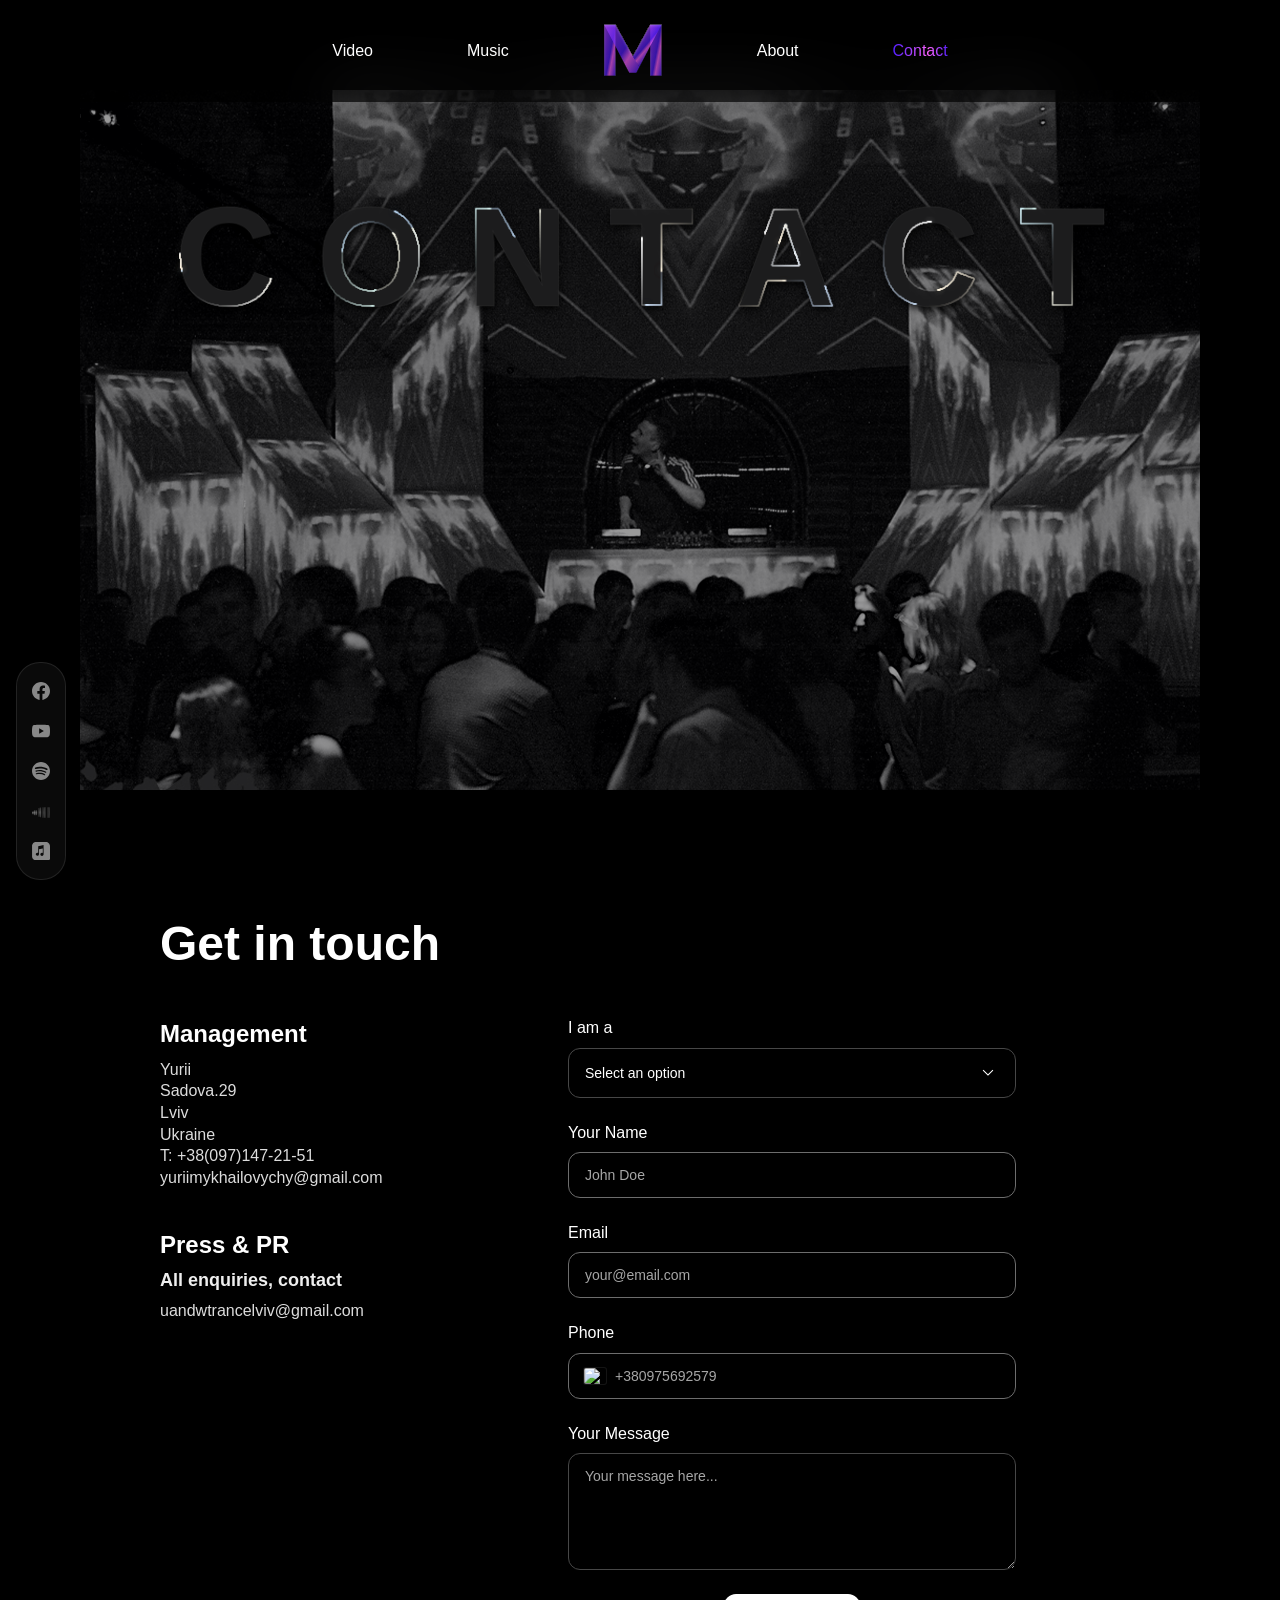
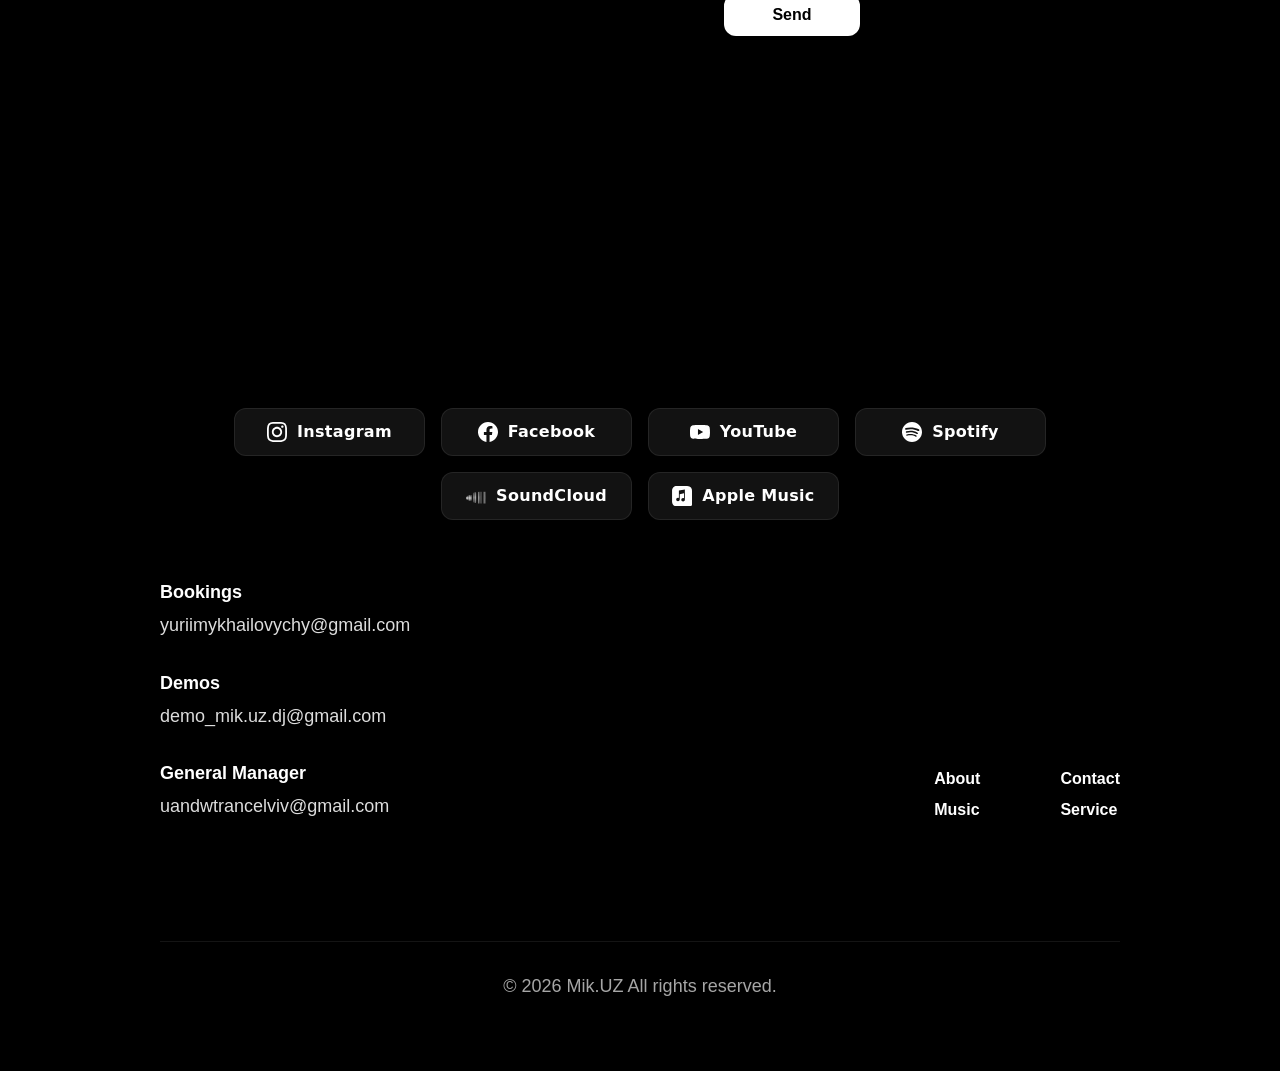
==== commit a64c30e9: "contact" ====
--- a/contact.html
+++ b/contact.html
@@ -1,116 +1,39 @@
 <!DOCTYPE html>
-<html lang="en">
+<html lang="uk">
 <head>
   <meta charset="UTF-8">
   <meta name="viewport" content="width=device-width, initial-scale=1.0">
-
-  <!-- ===== PRIMARY SEO ===== -->
-  <title>Mik.UZ — Trance &amp; Progressive House DJ Producer | Ukraine</title>
-  <meta name="description" content="Mik.UZ (MikUZ) — Ukrainian DJ and music producer. Trance, Progressive House, Melodic electronic music. Releases on Beatport, Spotify, Apple Music. Available for bookings worldwide.">
+  <title>Contact - Mik.UZ Mik.UZ Sound Producer</title>
+  <meta name="description" content=" Contact.Mik.UZ (MikUZ) — Ukrainian DJ and music producer. Trance, Progressive House, Melodic electronic music. Releases on Beatport, Spotify, Apple Music. Available for bookings worldwide.">
   <meta name="keywords" content="Mik.UZ, MikUZ, mikuz, Mik UZ, DJ Mik UZ, trance DJ Ukraine, progressive house producer, melodic trance, Lviv DJ, Ukrainian DJ, Beatport trance, electronic music Ukraine, trance producer 2026">
-  <meta name="author" content="Mik.UZ">
-  <meta name="robots" content="index, follow">
-  <meta name="theme-color" content="#000000">
-  <link rel="canonical" href="https://mikuz.netlify.app/">
-
-  <!-- ===== GOOGLE SITE VERIFICATION =====
-       Зайди на https://search.google.com/search-console
-       Додай сайт → обери "HTML tag" → встав свій код замість ТВІЙ_КОД_ТУТ
-  -->
-  <!-- <meta name="google-site-verification" content="ТВІЙ_КОД_ТУТ"> -->
-
-  <!-- ===== Open Graph (Facebook, Telegram, WhatsApp) ===== -->
-  <meta property="og:type" content="website">
-  <meta property="og:url" content="https://mikuz.netlify.app/">
-  <meta property="og:title" content="Mik.UZ — Trance &amp; Progressive House DJ Producer">
-  <meta property="og:description" content="Ukrainian DJ and producer. Trance, Progressive House, Melodic electronic music. Available on Spotify, Beatport, Apple Music. Bookings open.">
-  <meta property="og:image" content="https://mikuz.netlify.app/images/yura.webp">
-  <meta property="og:image:width" content="1200">
-  <meta property="og:image:height" content="630">
-  <meta property="og:locale" content="en_US">
-  <meta property="og:site_name" content="Mik.UZ">
-
-  <!-- ===== Twitter / X Card ===== -->
-  <meta name="twitter:card" content="summary_large_image">
-  <meta name="twitter:title" content="Mik.UZ — Trance &amp; Progressive House DJ Producer">
-  <meta name="twitter:description" content="Ukrainian DJ and producer. Trance, Progressive House, Melodic electronic music.">
-  <meta name="twitter:image" content="https://mikuz.netlify.app/images/yura.webp">
-
-  <!-- ===== Schema.org JSON-LD (структуровані дані для Google) ===== -->
-  <script type="application/ld+json">
-  {
-    "@context": "https://schema.org",
-    "@type": "MusicGroup",
-    "name": "Mik.UZ",
-    "alternateName": ["MikUZ", "mikuz", "Mik UZ", "DJ Mik UZ"],
-    "url": "https://mikuz.netlify.app/",
-    "description": "Ukrainian DJ and music producer specializing in Trance, Progressive House and Melodic electronic music. 15 years of experience. Releases on Beatport, Spotify, Apple Music.",
-    "genre": ["Trance", "Progressive House", "Melodic House", "Uplifting Trance"],
-    "foundingLocation": {
-      "@type": "Place",
-      "name": "Lviv, Ukraine"
-    },
-    "member": {
-      "@type": "Person",
-      "name": "Yurii Mykhailovych",
-      "alternateName": "Mik.UZ"
-    },
-    "sameAs": [
-      "https://www.instagram.com/mikuz.dj/",
-      "https://www.facebook.com/yuriy.mykhaylovych",
-      "https://www.youtube.com/@MiK.UZ.Trance.ProgressiveMusic",
-      "https://open.spotify.com/artist/2YS0wxCssIFQbIT9cFxlLf",
-      "https://soundcloud.com/yuriymykhaylovych"
-    ]
-  }
-  </script>
-
+  
   <!-- ===== Favicon ===== -->
   <link rel="icon" type="image/x-icon" href="images/favicon.svg">
-
-  <!-- ===== Fonts ===== -->
-  <link rel="preconnect" href="https://fonts.googleapis.com">
-<link rel="preconnect" href="https://fonts.gstatic.com" crossorigin>
-<link href="https://fonts.googleapis.com/css2?family=Barlow+Condensed:wght@900&display=swap" rel="stylesheet">
-
-  <!-- ===== Styles ===== -->
   <link rel="stylesheet" href="styles.css">
-
-  <!-- SEO hidden h1 fix -->
-  <style>
-    .sr-only {
-      position: absolute !important;
-      width: 1px !important;
-      height: 1px !important;
-      padding: 0 !important;
-      margin: -1px !important;
-      overflow: hidden !important;
-      clip: rect(0,0,0,0) !important;
-      white-space: nowrap !important;
-      border: 0 !important;
-    }
-  </style>
+  <link rel="stylesheet" href="contact-styles.css?v=2">
+  <script src="https://formspree.io/js/formbutton-v1.min.js" defer></script>
 </head>
-<body>
+<body class="contact-page">
+
   <input type="checkbox" id="nav-toggle" class="nav-toggle" aria-hidden="true">
 
   <!-- Хедер -->
   <header class="navbar">
     <div class="nav-container">
-      <nav class="nav-links" aria-label="Main navigation">
-        <a href="#video">Video</a>
-        <a href="#music">Music</a>
+      <nav class="nav-links">
+        <a href="index.html#video">Video</a>
+        <a href="index.html#music">Music</a>
         <div class="logo">
           <a href="index.html" class="logo-link">
-            <img src="images/M_DJ_2.svg" alt="Mik.UZ DJ Logo" width="60" height="56">
+            <img src="images/M_DJ_2.svg" alt="MIK.UZ Logo" width="60" height="56">
           </a>
         </div>
-        <a href="#about">About</a>
+        <a href="index.html#about">About</a>
         <a href="contact.html">Contact</a>
       </nav>
       <div class="mobile-logo">
         <a href="index.html" class="logo-link">
-          <img src="images/M_DJ_2.svg" alt="Mik.UZ DJ Logo" width="43" height="40">
+          <img src="images/M_DJ_2.svg" alt="MIK.UZ Logo" width="43" height="40">
         </a>
       </div>
       <label for="nav-toggle" class="burger burger-label" aria-label="Open menu">
@@ -121,19 +44,19 @@
     </div>
   </header>
 
-  <div class="nav-overlay" role="dialog" aria-modal="true" aria-label="Mobile navigation">
+  <div class="nav-overlay" role="dialog" aria-modal="true">
     <div class="overlay-header">
       <div class="overlay-logo">
         <a href="index.html" class="logo-link">
-          <img src="images/M_DJ_2.svg" alt="Mik.UZ DJ Logo" width="43" height="40">
+          <img src="images/M_DJ_2.svg" alt="MIK.UZ Logo" width="43" height="40">
         </a>
       </div>
       <label for="nav-toggle" class="overlay-close" aria-label="Close menu">✕</label>
     </div>
     <div class="overlay-links">
-      <label for="nav-toggle"><a href="#video">Video</a></label>
-      <label for="nav-toggle"><a href="#music">Music</a></label>
-      <label for="nav-toggle"><a href="#about">About</a></label>
+      <label for="nav-toggle"><a href="index.html#video">Video</a></label>
+      <label for="nav-toggle"><a href="index.html#music">Music</a></label>
+      <label for="nav-toggle"><a href="index.html#about">About</a></label>
       <label for="nav-toggle"><a href="contact.html">Contact</a></label>
     </div>
   </div>
@@ -147,7 +70,7 @@
       </svg>
       
     </a>
-    <a href="https://www.youtube.com/@MiK.UZ.Trance.ProgressiveMusic" title="Mik.UZ on YouTube" target="_blank" rel="noopener noreferrer">
+    <a href="https://www.youtube.com/@yuriimykhailovychdj/videos" title="Mik.UZ on YouTube" target="_blank" rel="noopener noreferrer">
       <svg viewBox="0 0 24 24" fill="currentColor" aria-hidden="true" width="24" height="24">
         <path d="M23.498 6.186a3.016 3.016 0 0 0-2.122-2.136C19.505 3.545 12 3.545 12 3.545s-7.505 0-9.377.505A3.017 3.017 0 0 0 .502 6.186C0 8.07 0 12 0 12s0 3.93.502 5.814a3.016 3.016 0 0 0 2.122 2.136c1.871.505 9.376.505 9.376.505s7.505 0 9.377-.505a3.015 3.015 0 0 0 2.122-2.136C24 15.93 24 12 24 12s0-3.93-.502-5.814zM9.545 15.568V8.432L15.818 12l-6.273 3.568z"/>
       </svg>
@@ -171,207 +94,127 @@
     </a>
   </aside>
 
-  <!-- ===== HERO =====
-       H1 прихований для SEO — видимий заголовок через canvas,
-       але текст для пошуковиків залишається в DOM
-  -->
-  <main>
-    <section class="hero" aria-label="Mik.UZ — DJ and Producer">
-      <!-- Прихований H1 для SEO (не видимий, але індексується Google) -->
-      <h1 class="sr-only">Mik.UZ — Ukrainian Trance and Progressive House DJ Producer from Lviv</h1>
-
-      <div class="eq-wrapper" id="wrapper">
-        <div class="eq-circle" id="circle">
-          <canvas id="eqCanvas"></canvas>
-          <span class="scan"></span>
-          <div class="glass-overlay"></div>
-          <button class="play-btn" id="playBtn" aria-label="Play Mik.UZ music">
-            <span class="play-scan"></span>
-            <span>▶ PLAY</span>
-          </button>
-        </div>
-      </div>
-
-      <div class="hero-title-canvas" aria-label="Mik.UZ">
-        <canvas id="mikuzCanvas"></canvas>
-      </div>
-    </section>
-
-    <!-- SCROLL ANIMATION SECTION -->
-    <section class="scroll-reveal-section" aria-label="About Mik.UZ">
-      <div class="scroll-container">
-        <div class="big-logo" id="bigLogo" aria-hidden="true">
-          <svg width="100%" height="100%" viewBox="0 0 54 48" fill="none" xmlns="http://www.w3.org/2000/svg">
-            <rect y="0.0467529" width="10.5724" height="47.9532" fill="#DCDCDC"/>
-            <rect x="43.4224" y="0.0467529" width="10.5724" height="47.9532" fill="#DCDCDC"/>
-            <path d="M1.30621 5.19736L10.5107 0.0775125L32.9085 40.3445L23.5987 45.3569L1.30621 5.19736Z" fill="#DCDCDC"/>
-            <rect x="43.3462" width="10.5724" height="45.9939" transform="rotate(29.08 43.3462 0)" fill="#DCDCDC"/>
-            <path d="M26.997 38.938L30.2065 45.357H23.6572L26.997 38.938Z" fill="#DCDCDC"/>
-          </svg>
-        </div>
-        <div class="about-reveal" id="aboutReveal">
-          <h2 class="reveal-title">ABOUT</h2>
-          <div class="reveal-content">
-            <p class="reveal-text">
-              MIK.UZ — Ukrainian trance/progressive house producer.
-              Beatport hits: "Emotions", "Thunder", "Shot Up".
-              Streaming: Available on Spotify, Apple Music &amp; Beatport.
-              New releases: Abora Recordings, Fuzion, MoreFun Records, (2026).
+
+  <!-- CONTACT HERO SECTION -->
+  <section class="contact-hero">
+    <div class="contact-hero-graphic">
+      <img src="images/Web_Site_Mik_Uz_Contact_2.webp" alt="Contact Hero">
+    </div>
+    <div class="contact-hero-overlay"></div>
+    <div class="contact-title-canvas">
+      <canvas id="contactCanvas"></canvas>
+    </div>
+  </section>
+
+  <!-- CONTACT MAIN SECTION -->
+  <main class="contact-main">
+    <div class="contact-container">
+      
+      <h2 class="contact-section-title">Get in touch</h2>
+
+      <div class="contact-content-wrapper">
+        
+        <!-- LEFT SIDE: CONTACT INFORMATION -->
+        <div class="contact-info-wrapper">
+          
+          <!-- Management -->
+          <div class="contact-info-block">
+            <h3 class="contact-info-heading">Management</h3>
+            <p class="contact-info-text">
+              Yurii<br>
+              Sadova.29<br>
+              Lviv<br>
+              Ukraine<br>
+              T: +38(097)147-21-51<br>
+              yuriimykhailovychy@gmail.com
             </p>
-            <a href="#about" class="reveal-btn">Learn More</a>
-          </div>
-        </div>
-      </div>
-    </section>
-
-    <!-- ===== VIDEO ===== -->
-    <section class="youtube-section" id="video" aria-label="Mik.UZ Videos">
-      <h2 class="youtube-heading">Video</h2>
-
-      <!-- YouTube Facade — завантажує iframe тільки при кліку (швидше!) -->
-      <div class="youtube-player">
-        <iframe src="https://www.youtube.com/embed/exd2_Jay9vI"
-          title="Mik.UZ — Trance DJ Set"
-          allow="accelerometer; autoplay; clipboard-write; encrypted-media; gyroscope; picture-in-picture; web-share"
-          allowfullscreen loading="lazy"></iframe>
-      </div>
-      <div class="youtube-player">
-        <iframe src="https://www.youtube.com/embed/yjic_9YxiXk"
-          title="Mik.UZ — Progressive House Mix"
-          allow="accelerometer; autoplay; clipboard-write; encrypted-media; gyroscope; picture-in-picture; web-share"
-          allowfullscreen loading="lazy"></iframe>
-      </div>
-      <div class="youtube-player">
-        <iframe src="https://www.youtube.com/embed/Ou2RQN08Q40"
-          title="Mik.UZ — Emotions"
-          allow="accelerometer; autoplay; clipboard-write; encrypted-media; gyroscope; picture-in-picture; web-share"
-          allowfullscreen loading="lazy"></iframe>
-      </div>
-      <div class="youtube-player">
-        <iframe src="https://www.youtube.com/embed/NaEXbvgFqTo"
-          title="Mik.UZ — Thunder"
-          allow="accelerometer; autoplay; clipboard-write; encrypted-media; gyroscope; picture-in-picture; web-share"
-          allowfullscreen loading="lazy"></iframe>
-      </div>
-      <div class="youtube-player">
-        <iframe src="https://www.youtube.com/embed/v79YoqK_3n0"
-          title="Mik.UZ — Original Mix"
-          allow="accelerometer; autoplay; clipboard-write; encrypted-media; gyroscope; picture-in-picture; web-share"
-          allowfullscreen loading="lazy"></iframe>
-      </div>
-      <div class="youtube-player">
-        <iframe src="https://www.youtube.com/embed/uJcU7mXIXsM"
-          title="Mik.UZ — Live DJ Set Ukraine"
-          allow="accelerometer; autoplay; clipboard-write; encrypted-media; gyroscope; picture-in-picture; web-share"
-          referrerpolicy="strict-origin-when-cross-origin"
-          allowfullscreen loading="lazy"></iframe>
-      </div>
-    </section>
-
-    <!-- ===== ABOUT ===== -->
-    <section class="about-section" id="about" aria-label="About Mik.UZ">
-      <h2 class="section-heading">About</h2>
-      <div class="about-container">
-        <div class="about-image">
-          <img src="images/yura.webp"
-            alt="Mik.UZ — Ukrainian DJ and music producer from Lviv, Ukraine"
-            width="880" height="631" loading="lazy">
-        </div>
-        <div class="about-text">
-          <h3 class="about-title">Mik.UZ</h3>
-          <p class="about-description">
-            DJ and producer from Ukraine. 15 years in trance and progressive house music.<br>
-            Founder of MoreFun Records — Sub Label of Coffein Music Group. Key tracks:<br>
-            A.L.Y.S., Mik.UZ - "Together" (Abora Recordings / Narratology Recordings) <br>
-            Mik.UZ - "Mavka's Heart" (MoreFun Records)<br>
-            Mik.UZ - "From Before" (Fuzion Records)<br>
-            Mik.UZ - "Emotions" (West Drift Records)<br>
-            Mik.UZ - "Two To One" (Tronic B7 Records)<br>
-            Mik.UZ - "Trust" (Dirt, Lies & Audio Recordings)<br>
-            Mik.UZ - "Split" (MoreFun Records)<br>
-            Mik.UZ - "Energetic Girl (Streyk Remix)" (MoreFun Records)<br>
-            <span style="display:block;height:8px;"></span>
-            Co-producer of Loud Dynamics — electronic trance house collective with official Beatport profile and charting releases.<br>
-            Hosted KINGS OF TRANCE on international radio Trance Energy Radio. Weekly live broadcasts featuring DJ sets, promoting own releases and international artists.<br>
-            Resident at clubs Picasso (2009–2020), Split Club, ZUZU Club. Festival performances in Lviv (Aquarium Shklo, Olesky Castle).
-          </p>
-        </div>
-      </div>
-    </section>
-
-    <!-- ===== MUSIC ===== -->
-    <section class="music-section" id="music" aria-label="Mik.UZ Music on Spotify">
-      <h2 class="music-heading">Music</h2>
-      <div class="music-player-block">
-        <div class="spotify-player">
-          <iframe style="border-radius:12px"
-            src="https://open.spotify.com/embed/artist/2YS0wxCssIFQbIT9cFxlLf?utm_source=generator"
-            width="100%" height="352" frameborder="0" allowfullscreen
-            allow="autoplay; clipboard-write; encrypted-media; fullscreen; picture-in-picture"
-            loading="lazy"
-            title="Mik.UZ — Artist page on Spotify"></iframe>
-          <iframe style="border-radius:12px"
-            src="https://open.spotify.com/embed/track/2mGwSCKmvI7sLflESW8Wzk?utm_source=generator"
-            width="100%" height="352" frameborder="0" allowfullscreen
-            allow="autoplay; clipboard-write; encrypted-media; fullscreen; picture-in-picture"
-            loading="lazy"
-            title="Mik.UZ — Track on Spotify"></iframe>
-        </div>
-      </div>
-    </section>
-
-    <!-- ===== SOUNDCLOUD ===== -->
-    <section class="soundcloud-section" aria-label="Mik.UZ on SoundCloud">
-      <h2 class="soundcloud-heading">Sound Cloud</h2>
-      <div class="soundcloud-player-block">
-        <div class="soundcloud-player">
-          <h3>Mik.UZ - Even in the Silence (Original Mix)</h3>
-          <iframe width="100%" height="352px" scrolling="no" frameborder="no" allow="autoplay" loading="lazy"
-            src="https://w.soundcloud.com/player/?url=https://soundcloud.com/yuriymykhaylovych/mik-uz-even-in-the&color=%23ff5500&auto_play=false&hide_related=false&show_comments=true&show_user=true&show_reposts=false&show_teaser=true&visual=true"
-            title="Mik.UZ - Even in the Silence on SoundCloud"></iframe>
-        </div>
-        <div class="soundcloud-player">
-          <h3>Mik.UZ - Thunder (Radio Edit)</h3>
-          <iframe width="100%" height="352px" scrolling="no" frameborder="no" allow="autoplay" loading="lazy"
-            src="https://w.soundcloud.com/player/?url=https://soundcloud.com/yuriymykhaylovych/mikuz-thunder-edite&color=%23ff5500&auto_play=false&hide_related=false&show_comments=true&show_user=true&show_reposts=false&show_teaser=true&visual=true"
-            title="Mik.UZ - Thunder Radio Edit on SoundCloud"></iframe>
-        </div>
-        <div class="soundcloud-player">
-          <h3>MIK.UZ - Energetic Girl (Streyk Remix)</h3>
-          <iframe width="100%" height="352px" scrolling="no" frameborder="no" allow="autoplay" loading="lazy"
-            src="https://w.soundcloud.com/player/?url=https://soundcloud.com/yuriymykhaylovych/mikuz-energetic-girl-streyk-remix&color=%23ff5500&auto_play=false&hide_related=false&show_comments=true&show_user=true&show_reposts=false&show_teaser=true&visual=true"
-            title="Mik.UZ - Energetic Girl Streyk Remix on SoundCloud"></iframe>
-        </div>
-        <div class="soundcloud-player">
-          <h3>Loud Dynamics - Coffee Time (Preview)</h3>
-          <iframe width="100%" height="352px" scrolling="no" frameborder="no" allow="autoplay" loading="lazy"
-            src="https://w.soundcloud.com/player/?url=https://soundcloud.com/more_fun_records/preview-loud-dynamics-coffee-time&color=%23ff5500&auto_play=false&hide_related=false&show_comments=true&show_user=true&show_reposts=false&show_teaser=true&visual=true"
-            title="Loud Dynamics - Coffee Time Preview on SoundCloud"></iframe>
-        </div>
-      </div>
-    </section>
-
-    <!-- ===== PRODUCTION SERVICES ===== -->
-    <section class="service-section" id="service" aria-label="Music Production Services by Mik.UZ">
-      <h2 class="service-heading">Productions Services</h2>
-      <div class="service-hero">
-        <div class="service-overlay"></div>
-        <div class="animated-text-container">
-          <div class="animated-text-line first-line">
-            <span class="moving-text"> ORIGINAL TRACK PRODUCTION • GHOST PRODUCTION • SOUND DESIGN • MIXING & MASTERING • VOCAL PRODUCTION • ARRANGEMENT • LABEL RELEASES </span>
-          </div>
-          <div class="animated-text-line second-line">
-            <span class="moving-text"> UPLIFTING TRANCE • MELODIC TECHNO • PROGRESSIVE HOUSE • CINEMATIC SOUND • AI MUSIC DEVELOPMENT • CUSTOM DJ EDITS • LIVE PERFORMANCE </span>
-          </div>
-        </div>
-      </div>
-      <div class="service-tickets-section">
-        <a href="contact.html" class="tickets-btn">Contact me</a>
-      </div>
-    </section>
+          </div>
+
+          <!-- Press & PR -->
+          <div class="contact-info-block">
+            <h3 class="contact-info-heading">Press & PR</h3>
+            <p class="contact-info-subheading">All enquiries, contact</p>
+            <p class="contact-info-text">uandwtrancelviv@gmail.com</p>
+          </div>
+
+        </div>
+
+        <!-- RIGHT SIDE: CONTACT FORM -->
+        <form class="contact-form" id="contactForm" action="https://formspree.io/f/mgernokl" method="POST">
+          
+          <!-- Role Dropdown -->
+          <div class="form-group">
+            <label for="role" class="form-label">I am a</label>
+            <div class="form-select-wrapper">
+              <select id="role" name="role" class="form-select form-select-native" required>
+                <option value="">Select an option</option>
+                <option value="booking-agent">Booking Agent</option>
+                <option value="promoter">Promoter</option>
+                <option value="fan">Fan</option>
+                <option value="media">Media</option>
+                <option value="other">Other</option>
+              </select>
+              <button type="button" class="custom-select-trigger" id="roleTrigger" aria-haspopup="listbox" aria-expanded="false">
+                <span class="custom-select-value">Select an option</span>
+              </button>
+              <img src="icons/dropdown-arrow.svg" alt="" class="dropdown-icon" aria-hidden="true">
+              <div class="custom-select-menu" id="roleMenu" role="listbox" aria-labelledby="roleTrigger">
+                <button type="button" class="custom-select-option is-placeholder is-selected" data-value="" role="option" aria-selected="true">Select an option</button>
+                <button type="button" class="custom-select-option" data-value="booking-agent" role="option" aria-selected="false">Booking Agent</button>
+                <button type="button" class="custom-select-option" data-value="promoter" role="option" aria-selected="false">Promoter</button>
+                <button type="button" class="custom-select-option" data-value="fan" role="option" aria-selected="false">Fan</button>
+                <button type="button" class="custom-select-option" data-value="media" role="option" aria-selected="false">Media</button>
+                <button type="button" class="custom-select-option" data-value="other" role="option" aria-selected="false">Other</button>
+              </div>
+            </div>
+          </div>
+
+          <!-- Name -->
+          <div class="form-group">
+            <label for="name" class="form-label">Your Name</label>
+            <input type="text" id="name" name="name" class="form-input" placeholder="John Doe" required>
+          </div>
+
+          <!-- Email -->
+          <div class="form-group">
+            <label for="email" class="form-label">Email</label>
+            <input type="email" id="email" name="email" class="form-input" placeholder="your@email.com" required>
+          </div>
+
+          <!-- Phone -->
+          <div class="form-group">
+            <label for="phone" class="form-label">Phone</label>
+            <div class="form-phone-wrapper">
+              <img
+                src="https://flagcdn.com/w40/ua.png"
+                alt="Ukraine flag"
+                class="phone-flag"
+                id="phoneFlag"
+                width="22"
+                height="16"
+              >
+              <input type="tel" id="phone" name="phone" class="form-input form-phone-input" placeholder="+380975692579" inputmode="tel" autocomplete="tel">
+            </div>
+          </div>
+
+          <!-- Message -->
+          <div class="form-group">
+            <label for="message" class="form-label">Your Message</label>
+            <textarea id="message" name="message" class="form-textarea" placeholder="Your message here..."></textarea>
+          </div>
+
+          <!-- Submit Button -->
+          <button type="submit" class="form-submit-btn">Send</button>
+
+        </form>
+
+      </div>
+
+    </div>
   </main>
 
-  <!-- ===== FOOTER ===== -->
+
+ <!-- ===== FOOTER ===== -->
   <footer class="footer-modern" aria-label="Footer">
     <div class="footer-social-buttons">
       <a href="https://www.instagram.com/mikuz.dj/" class="social-btn" target="_blank" rel="noopener noreferrer" aria-label="Mik.UZ on Instagram">
@@ -382,7 +225,7 @@
         <svg width="20" height="20" viewBox="0 0 24 24" fill="none"><path d="M24 12.073c0-6.627-5.373-12-12-12s-12 5.373-12 12c0 5.99 4.388 10.954 10.125 11.854v-8.385H7.078v-3.47h3.047V9.43c0-3.007 1.792-4.669 4.533-4.669 1.312 0 2.686.235 2.686.235v2.953H15.83c-1.491 0-1.956.925-1.956 1.874v2.25h3.328l-.532 3.47h-2.796v8.385C19.612 23.027 24 18.062 24 12.073z" fill="currentColor"/></svg>
         <span>Facebook</span>
       </a>
-      <a href="https://www.youtube.com/@MiK.UZ.Trance.ProgressiveMusic" class="social-btn" target="_blank" rel="noopener noreferrer" aria-label="Mik.UZ on YouTube">
+      <a href="https://www.youtube.com/@yuriimykhailovychdj/videos" class="social-btn" target="_blank" rel="noopener noreferrer" aria-label="Mik.UZ on YouTube">
         <svg width="20" height="20" viewBox="0 0 24 24" fill="none"><path d="M23.498 6.186a3.016 3.016 0 0 0-2.122-2.136C19.505 3.545 12 3.545 12 3.545s-7.505 0-9.377.505A3.017 3.017 0 0 0 .502 6.186C0 8.07 0 12 0 12s0 3.93.502 5.814a3.016 3.016 0 0 0 2.122 2.136c1.871.505 9.376.505 9.376.505s7.505 0 9.377-.505a3.015 3.015 0 0 0 2.122-2.136C24 15.93 24 12 24 12s0-3.93-.502-5.814zM9.545 15.568V8.432L15.818 12l-6.273 3.568z" fill="currentColor"/></svg>
         <span>YouTube</span>
       </a>
@@ -408,7 +251,7 @@
         </div>
         <div class="contact-block">
           <h4>Demos</h4>
-          <a href="mailto:mik.uz.dj@gmail.com">mik.uz.dj@gmail.com</a>
+          <a href="mailto:demo_mik.uz.dj@gmail.com">demo_mik.uz.dj@gmail.com</a>
         </div>
         <div class="contact-block">
           <h4>General Manager</h4>
@@ -426,36 +269,19 @@
         </div>
       </div>
     </div>
-
+ <!-- Copyright -->
     <div class="footer-copyright-modern">
       © 2026 Mik.UZ All rights reserved.
     </div>
   </footer>
-
-  <!-- Hidden SoundCloud widget for play button -->
-  <iframe id="sc-widget" scrolling="no" frameborder="no" allow="autoplay"
-    style="width:1px;height:1px;opacity:0;position:absolute;left:-9999px;top:-9999px;pointer-events:none;"
-    src="https://w.soundcloud.com/player/?url=https://soundcloud.com/yuriymykhaylovych/mik-uz-mavkas-heart-coming&auto_play=false&hide_related=true&show_comments=false&show_user=false&show_reposts=false&show_teaser=false&visual=false"
-    title="SoundCloud audio player">
-  </iframe>
-
-  <!-- ===== CSS для прихованого H1 (додай в styles.css якщо ще немає) =====
-  .sr-only {
-    position: absolute;
-    width: 1px;
-    height: 1px;
-    padding: 0;
-    margin: -1px;
-    overflow: hidden;
-    clip: rect(0,0,0,0);
-    white-space: nowrap;
-    border: 0;
-  }
-  -->
-
-  <script src="https://w.soundcloud.com/player/api.js"></script>
+ <!-- End footer -->
+ 
+
+  
+
+  <!-- SCRIPTS -->
   <script src="script.js"></script>
-  <script src="marquee.js"></script>
-  <script src="equalizer.js"></script>
+  <script src="contact-script.js"></script>
+
 </body>
 </html>
--- a/contact-styles.css
+++ b/contact-styles.css
@@ -0,0 +1,1283 @@
+/* ====================================================================
+   CONTACT PAGE STYLES
+   ==================================================================== */
+
+/* Hero Section with Background Image */
+.contact-hero {
+  position: relative;
+  width: 100%;
+  height: 700px;
+  display: flex;
+  align-items: flex-start;
+  justify-content: center;
+  margin-top: 90px;
+  overflow: hidden;
+  padding-top: 20px;
+}
+
+.contact-hero-graphic {
+  position: absolute;
+  inset: 0;
+  z-index: 0;
+}
+
+.contact-hero-graphic img {
+  width: 100%;
+  height: 100%;
+  object-fit: cover;
+  object-position: center;
+  display: block;
+}
+
+.contact-hero-overlay {
+  position: absolute;
+  top: 0;
+  left: 0;
+  right: 0;
+  bottom: 0;
+  background: rgba(0, 0, 0, 0.4);
+  z-index: 1;
+}
+
+.contact-title-canvas {
+  margin: 64px 0;
+  display: flex;
+  justify-content: center;
+  align-items: center;
+  width: 100%;
+  position: relative;
+  z-index: 2;
+}
+
+.contact-title-canvas canvas {
+  max-width: 100%;
+  display: block;
+}
+
+.contact-hero-title {
+  position: relative;
+  z-index: 2;
+  font-family: "Arial Black", Arial, sans-serif;
+  font-size: 140px;
+  font-weight: 900;
+  letter-spacing: 32px;
+  text-transform: uppercase;
+  margin: 0;
+  text-align: center;
+}
+
+/* Main Contact Section */
+.contact-main {
+  background-color: #000000;
+  padding: 120px 80px 80px;
+}
+
+.contact-container {
+  max-width: 1280px;
+  margin: 0 auto;
+}
+
+.contact-section-title {
+  font-family: 'SF UI Display', -apple-system, BlinkMacSystemFont, 'Segoe UI', sans-serif;
+  font-size: 48px;
+  font-weight: 600;
+  color: #ffffff;
+  margin-bottom: 40px;
+  letter-spacing: 0;
+}
+
+/* Content Layout */
+.contact-content-wrapper {
+  display: flex;
+  gap: 128px;
+  align-items: flex-start;
+}
+
+/* Contact Information */
+.contact-info-wrapper {
+  display: flex;
+  flex-direction: column;
+  gap: 40px;
+  flex: 0 0 auto;
+  min-width: 280px;
+}
+
+.contact-info-block {
+  display: flex;
+  flex-direction: column;
+  gap: 8px;
+}
+
+.contact-info-heading {
+  font-family: 'SF UI Display', -apple-system, BlinkMacSystemFont, 'Segoe UI', sans-serif;
+  font-size: 24px;
+  font-weight: 600;
+  color: #ffffff;
+  margin: 0;
+  letter-spacing: 0;
+}
+
+.contact-info-subheading {
+  font-family: 'SF UI Display', -apple-system, BlinkMacSystemFont, 'Segoe UI', sans-serif;
+  font-size: 18px;
+  font-weight: 600;
+  color: #eeeeee;
+  margin: 0;
+  line-height: 1.2;
+}
+
+.contact-info-text {
+  font-family: 'SF UI Display', -apple-system, BlinkMacSystemFont, 'Segoe UI', sans-serif;
+  font-size: 16px;
+  font-weight: 400;
+  color: #dcdcdc;
+  margin: 0;
+  line-height: 1.35;
+}
+
+/* Contact Form */
+.contact-form {
+  flex: 1;
+  display: flex;
+  flex-direction: column;
+  gap: 24px;
+  max-width: 448px;
+  width: 100%;
+}
+
+.form-group {
+  display: flex;
+  flex-direction: column;
+  gap: 8px;
+}
+
+.form-label {
+  font-family: 'SF UI Display', -apple-system, BlinkMacSystemFont, 'Segoe UI', sans-serif;
+  font-size: 16px;
+  font-weight: 400;
+  color: #ffffff;
+  letter-spacing: 0;
+}
+
+/* Select Dropdown */
+.form-select-wrapper {
+  position: relative;
+  z-index: 1;
+}
+
+.form-select-native {
+  position: absolute;
+  opacity: 0;
+  pointer-events: none;
+  inset: 0;
+}
+
+.form-select {
+  width: 100%;
+  box-sizing: border-box;
+  padding: 14px 16px;
+  padding-right: 40px;
+  background-color: transparent;
+  border: 1px solid #474747;
+  border-radius: 12px;
+  font-family: 'SF UI Display', -apple-system, BlinkMacSystemFont, 'Segoe UI', sans-serif;
+  font-size: 14px;
+  font-weight: 400;
+  color: #ffffff;
+  appearance: none;
+  -webkit-appearance: none;
+  -moz-appearance: none;
+  cursor: pointer;
+  outline: none;
+  transition: all 0.3s ease;
+  background-image: none;
+}
+
+.custom-select-trigger {
+  width: 100%;
+  min-height: 50px;
+  padding: 14px 16px;
+  padding-right: 40px;
+  background-color: transparent;
+  border: 1px solid #474747;
+  border-radius: 12px;
+  font-family: 'SF UI Display', -apple-system, BlinkMacSystemFont, 'Segoe UI', sans-serif;
+  font-size: 14px;
+  font-weight: 400;
+  color: #ffffff;
+  text-align: left;
+  cursor: pointer;
+  transition: all 0.3s ease;
+}
+
+.custom-select-trigger:hover {
+  background-color: #303030;
+  border-color: #303030;
+}
+
+.custom-select-trigger:focus-visible,
+.form-select-wrapper.is-open .custom-select-trigger {
+  background-color: #000000;
+  border-color: #6d6d6d;
+  outline: none;
+}
+
+.custom-select-value {
+  display: block;
+}
+
+.custom-select-menu {
+  position: absolute;
+  top: calc(100% + 6px);
+  left: 0;
+  right: 0;
+  display: none;
+  flex-direction: column;
+  gap: 2px;
+  padding: 4px;
+  background-color: #000000;
+  border: 1px solid #474747;
+  border-radius: 12px;
+  box-shadow: 0 14px 30px rgba(0, 0, 0, 0.45);
+  z-index: 20;
+}
+
+.form-select-wrapper.is-open .custom-select-menu {
+  display: flex;
+}
+
+.custom-select-option {
+  width: 100%;
+  padding: 12px 14px;
+  background-color: transparent;
+  border: none;
+  border-radius: 8px;
+  color: #ffffff;
+  font-family: 'SF UI Display', -apple-system, BlinkMacSystemFont, 'Segoe UI', sans-serif;
+  font-size: 14px;
+  font-weight: 400;
+  text-align: left;
+  cursor: pointer;
+  transition: background-color 0.2s ease;
+}
+
+.custom-select-option:hover,
+.custom-select-option:focus-visible,
+.custom-select-option.is-selected {
+  background-color: #282828;
+  outline: none;
+}
+
+.form-select:hover {
+  background-color: #303030;
+  color: #ffffff;
+  border-color: #303030;
+}
+
+.form-select:focus,
+.form-select:active {
+  background-color: #000000;
+  color: #ffffff;
+  border-color: #6d6d6d;
+}
+
+.form-select option {
+  background-color: #000000;
+  color: #ffffff;
+  padding: 8px 16px;
+  font-family: 'SF UI Display', -apple-system, BlinkMacSystemFont, 'Segoe UI', sans-serif;
+  font-size: 14px;
+}
+
+.form-select option:hover,
+.form-select option:checked {
+  background-color: #333333;
+  color: #ffffff;
+}
+
+/* Dropdown Icon */
+.dropdown-icon {
+  position: absolute;
+  right: 16px;
+  top: 50%;
+  transform: translateY(-50%);
+  width: 24px;
+  height: 24px;
+  pointer-events: none;
+  z-index: 3;
+  filter: none;
+  opacity: 1;
+  transition: all 0.3s ease;
+}
+
+.form-select:hover + .dropdown-icon {
+  filter: brightness(0) saturate(100%) invert(100%) sepia(0%) saturate(0%) hue-rotate(0deg) brightness(100%) contrast(100%);
+  opacity: 1;
+}
+
+.form-select:focus + .dropdown-icon,
+.form-select:active + .dropdown-icon {
+  filter: brightness(0) saturate(100%) invert(100%) sepia(0%) saturate(0%) hue-rotate(0deg) brightness(100%) contrast(100%);
+  opacity: 1;
+  transform: translateY(-50%) rotate(180deg);
+}
+
+.form-select-wrapper:hover .dropdown-icon {
+  filter: brightness(0) saturate(100%) invert(100%) sepia(0%) saturate(0%) hue-rotate(0deg) brightness(100%) contrast(100%);
+  opacity: 1;
+}
+
+.form-select-wrapper.is-open .dropdown-icon {
+  filter: brightness(0) saturate(100%) invert(100%) sepia(0%) saturate(0%) hue-rotate(0deg) brightness(100%) contrast(100%);
+  opacity: 1;
+  transform: translateY(-50%) rotate(180deg);
+}
+
+.form-select-wrapper:focus-within {
+  position: relative;
+}
+
+.form-select::-webkit-calendar-picker-indicator {
+  display: none;
+}
+
+.form-select::-webkit-inner-spin-button,
+.form-select::-webkit-outer-spin-button {
+  -webkit-appearance: none;
+  margin: 0;
+}
+
+/* Text Inputs */
+.form-input {
+  width: 100%;
+  box-sizing: border-box;
+  padding: 14px 16px;
+  background-color: transparent;
+  border: 1px solid #6d6d6d;
+  border-radius: 12px;
+  font-family: 'SF UI Display', -apple-system, BlinkMacSystemFont, 'Segoe UI', sans-serif;
+  font-size: 14px;
+  font-weight: 400;
+  color: #ffffff;
+  outline: none;
+  transition: border-color 0.3s ease;
+}
+
+.form-input::placeholder {
+  color: rgba(179, 179, 179, 0.93);
+}
+
+.form-input:hover,
+.form-input:focus {
+  border-color: #8d8d8d;
+}
+
+/* Phone Input with Flag */
+.form-phone-wrapper {
+  position: relative;
+  display: flex;
+  align-items: center;
+}
+
+.phone-flag {
+  position: absolute;
+  left: 16px;
+  width: 22px;
+  height: 16px;
+  pointer-events: none;
+  z-index: 1;
+  display: block;
+  object-fit: cover;
+  border-radius: 2px;
+  box-shadow: 0 0 0 1px rgba(255, 255, 255, 0.08);
+}
+
+.form-phone-input {
+  padding-left: 46px;
+}
+
+/* Textarea */
+.form-textarea {
+  width: 100%;
+  box-sizing: border-box;
+  padding: 14px 16px;
+  background-color: transparent;
+  border: 1px solid #474747;
+  border-radius: 12px;
+  font-family: 'SF UI Display', -apple-system, BlinkMacSystemFont, 'Segoe UI', sans-serif;
+  font-size: 14px;
+  font-weight: 400;
+  color: #ffffff;
+  outline: none;
+  resize: vertical;
+  min-height: 117px;
+  transition: border-color 0.3s ease;
+}
+
+.form-textarea::placeholder {
+  color: rgba(179, 179, 179, 0.93);
+}
+
+.form-textarea:hover,
+.form-textarea:focus {
+  border-color: #6d6d6d;
+}
+
+/* Autofill fix */
+.form-input:-webkit-autofill,
+.form-input:-webkit-autofill:hover,
+.form-input:-webkit-autofill:focus,
+.form-select:-webkit-autofill,
+.form-select:-webkit-autofill:hover,
+.form-select:-webkit-autofill:focus,
+.form-textarea:-webkit-autofill,
+.form-textarea:-webkit-autofill:hover,
+.form-textarea:-webkit-autofill:focus {
+  -webkit-text-fill-color: #ffffff;
+  caret-color: #ffffff;
+  -webkit-box-shadow: 0 0 0 1000px transparent inset;
+  box-shadow: 0 0 0 1000px transparent inset;
+  transition: background-color 9999s ease-in-out 0s;
+}
+
+.form-input:-moz-autofill,
+.form-select:-moz-autofill,
+.form-textarea:-moz-autofill {
+  box-shadow: 0 0 0 1000px transparent inset;
+  -moz-text-fill-color: #ffffff;
+}
+
+/* Submit Button */
+.form-submit-btn {
+  align-self: center;
+  padding: 12px 48px;
+  background-color: #ffffff;
+  color: #000000;
+  border: none;
+  border-radius: 12px;
+  font-family: 'SF UI Display', -apple-system, BlinkMacSystemFont, 'Segoe UI', sans-serif;
+  font-size: 16px;
+  font-weight: 600;
+  cursor: pointer;
+  transition: all 0.3s ease;
+  letter-spacing: 0;
+}
+
+.form-submit-btn:hover {
+  background-color: #e0e0e0;
+  transform: translateY(-2px);
+  box-shadow: 0 4px 12px rgba(255, 255, 255, 0.2);
+}
+
+.form-submit-btn:active {
+  transform: translateY(0);
+}
+
+.form-message {
+  margin-top: 20px;
+  font-size: 16px;
+  font-weight: 500;
+  text-align: center;
+}
+
+/* ==========================================================================
+   SOCIAL SIDEBAR
+   ========================================================================== */
+
+.social-sidebar {
+  position: fixed;
+  left: 16px;
+  top: auto;
+  bottom: max(20px, calc((100vh - 100%) / 2));
+  transform: none;
+  z-index: 50;
+  display: flex;
+  flex-direction: column;
+  gap: 8px;
+  padding: 12px 8px;
+  background: rgba(255, 255, 255, 0.04);
+  backdrop-filter: blur(20px);
+  -webkit-backdrop-filter: blur(20px);
+  border: 1px solid rgba(255, 255, 255, 0.10);
+  border-radius: 24px;
+}
+
+.social-sidebar a {
+  width: 32px;
+  height: 32px;
+  display: flex;
+  align-items: center;
+  justify-content: center;
+  color: rgba(240, 240, 240, 0.55);
+  text-decoration: none;
+  transition: color 0.3s, transform 0.3s;
+}
+
+.social-sidebar a:hover {
+  color: #ffffff;
+  transform: scale(1.2);
+}
+
+.social-sidebar a svg {
+  width: 18px;
+  height: 18px;
+}
+
+/* ==========================================================================
+   SOCIAL MEDIA SECTION
+   ========================================================================== */
+
+.contact-social-section {
+  background-color: #000000;
+  padding: 80px 80px 60px;
+}
+
+.contact-social-buttons {
+  display: flex;
+  justify-content: center;
+  gap: 16px;
+  flex-wrap: wrap;
+  max-width: 1200px;
+  margin: 0 auto;
+}
+
+.social-media-btn {
+  display: inline-flex;
+  align-items: center;
+  gap: 8px;
+  padding: 12px 24px;
+  background-color: #121212;
+  color: #ffffff;
+  text-decoration: none;
+  border-radius: 12px;
+  font-family: 'SF UI Display', -apple-system, BlinkMacSystemFont, 'Segoe UI', sans-serif;
+  font-size: 16px;
+  font-weight: 600;
+  transition: all 0.3s ease;
+  border: none;
+  letter-spacing: 0;
+}
+
+.social-media-btn:hover {
+  background-color: #1f1f1f;
+  transform: translateY(-2px);
+  box-shadow: 0 4px 12px rgba(255, 255, 255, 0.1);
+}
+
+.social-icon {
+  width: 20px;
+  height: 20px;
+  flex-shrink: 0;
+  filter: brightness(0) invert(1);
+}
+
+/* ==========================================================================
+   FOOTER MODERN
+   ========================================================================== */
+
+.footer-social-buttons {
+  display: flex;
+  justify-content: center;
+  gap: 16px;
+  flex-wrap: wrap;
+  position: relative;
+  z-index: 10000;
+}
+
+.social-btn {
+  display: inline-flex;
+  align-items: center;
+  justify-content: center;
+  gap: 10px;
+  width: 191px;
+  height: 48px;
+  padding: 0;
+  background-color: #121212;
+  color: #ffffff;
+  text-decoration: none;
+  border-radius: 12px;
+  font-size: 16px;
+  font-weight: 600;
+  transition: all 0.3s cubic-bezier(0.4, 0, 0.2, 1);
+  border: 1px solid rgba(255, 255, 255, 0.08);
+  position: relative;
+  overflow: hidden;
+  pointer-events: auto;
+}
+
+.social-btn::before {
+  content: '';
+  position: absolute;
+  top: 0;
+  left: -100%;
+  width: 100%;
+  height: 100%;
+  background: linear-gradient(90deg, transparent, rgba(255, 255, 255, 0.1), transparent);
+  transition: left 0.6s;
+}
+
+.social-btn:hover::before {
+  left: 100%;
+}
+
+.social-btn:hover {
+  background-color: #1f1f1f;
+  transform: translateY(-3px);
+  box-shadow: 0 8px 20px rgba(255, 255, 255, 0.1);
+  border-color: rgba(255, 255, 255, 0.15);
+}
+
+.social-btn:active {
+  transform: translateY(-1px);
+}
+
+.social-btn img {
+  width: 20px;
+  height: 20px;
+  flex-shrink: 0;
+  transition: transform 0.3s ease;
+  filter: brightness(0) invert(1);
+}
+
+.social-btn svg {
+  width: 20px;
+  height: 20px;
+  flex-shrink: 0;
+  fill: currentColor;
+  color: #ffffff;
+}
+
+.social-btn:hover img {
+  transform: scale(1.1);
+}
+
+.social-btn span {
+  white-space: nowrap;
+  letter-spacing: 0.3px;
+}
+
+/* Footer Content */
+.footer-content-modern {
+  display: flex;
+  justify-content: space-between;
+  align-items: flex-start;
+  max-width: 1200px;
+  margin: 0 auto;
+  width: 100%;
+  gap: 80px;
+}
+
+.footer-contacts {
+  display: flex;
+  flex-direction: column;
+  gap: 32px;
+  flex: 1;
+}
+
+.contact-block h4 {
+  font-size: 18px;
+  font-weight: 600;
+  color: #ffffff;
+  margin-bottom: 8px;
+  font-family: 'SF UI Display', -apple-system, BlinkMacSystemFont, 'Segoe UI', sans-serif;
+}
+
+.contact-block a {
+  color: #dcdcdc;
+  text-decoration: none;
+  font-size: 18px;
+  font-weight: 400;
+  transition: color 0.3s ease;
+  font-family: 'SF UI Display', -apple-system, BlinkMacSystemFont, 'Segoe UI', sans-serif;
+}
+
+.contact-block a:hover {
+  color: #ffffff;
+}
+
+.footer-nav-modern {
+  display: flex;
+  gap: 80px;
+}
+
+.nav-column {
+  display: flex;
+  flex-direction: column;
+  gap: 8px;
+}
+
+.nav-column a {
+  color: #ffffff;
+  text-decoration: none;
+  font-size: 16px;
+  font-weight: 600;
+  transition: color 0.3s ease;
+  font-family: 'SF UI Display', -apple-system, BlinkMacSystemFont, 'Segoe UI', sans-serif;
+}
+
+.nav-column a:hover {
+  color: #dcdcdc;
+}
+
+.footer-copyright-modern {
+  text-align: center;
+  border-top: 1px solid rgba(255, 255, 255, 0.08);
+  font-size: 18px;
+  font-weight: 400;
+  padding: 32px 80px;
+  color: rgba(179, 179, 179, 0.93);
+  background-color: #000000;
+  font-family: 'SF UI Display', -apple-system, BlinkMacSystemFont, 'Segoe UI', sans-serif;
+  margin-top: 60px;
+}
+
+/* Active Contact link in nav */
+.nav-links a[href="contact.html"],
+.overlay-links a[href="contact.html"] {
+  background: linear-gradient(
+    90deg,
+    #521EFC 0%,
+    #A740FD 35%,
+    #FD62FE 65%,
+    #521EFC 100%
+  );
+  -webkit-background-clip: text;
+  -webkit-text-fill-color: transparent;
+  background-clip: text;
+}
+
+/* ====================================================================
+   RESPONSIVE DESIGN
+   ==================================================================== */
+
+/* --- 1200px --- */
+@media (max-width: 1200px) {
+  .contact-hero {
+    height: 600px;
+  }
+
+  .contact-hero-title {
+    font-size: 120px;
+    letter-spacing: 38px;
+  }
+
+  .contact-main {
+    padding: 100px 60px 60px;
+  }
+
+  .contact-content-wrapper {
+    gap: 80px;
+  }
+
+  .contact-social-section {
+    padding: 60px 60px 50px;
+  }
+
+  .footer-content-modern {
+    gap: 60px;
+  }
+
+  .footer-copyright-modern {
+    padding: 32px 60px;
+  }
+}
+
+/* --- 1024px --- */
+@media (max-width: 1024px) {
+  .contact-hero {
+    height: 500px;
+  }
+
+  .contact-hero-title {
+    font-size: 100px;
+    letter-spacing: 32px;
+  }
+
+  .contact-main {
+    padding: 80px 40px 50px;
+  }
+
+  .contact-content-wrapper {
+    flex-direction: column;
+    gap: 60px;
+  }
+
+  .contact-info-wrapper {
+    flex-direction: row;
+    gap: 60px;
+    min-width: auto;
+    width: 100%;
+  }
+
+  .contact-form {
+    max-width: 100%;
+  }
+
+  .contact-content-wrapper,
+  .contact-form,
+  .form-group,
+  .form-select-wrapper,
+  .form-phone-wrapper {
+    width: 100%;
+  }
+
+  .contact-social-section {
+    padding: 50px 40px 40px;
+  }
+
+  .footer-content-modern {
+    gap: 60px;
+    flex-direction: column;
+  }
+
+  .footer-nav-modern {
+    gap: 60px;
+  }
+
+  .footer-copyright-modern {
+    padding: 32px 40px;
+  }
+
+}
+
+/* SVG іконки в social-btn — завжди білі */
+.social-btn svg {
+  width: 20px;
+  height: 20px;
+  flex-shrink: 0;
+  fill: currentColor;
+  color: #ffffff;
+}
+
+/* --- 768px --- */
+@media (max-width: 768px) {
+  .contact-hero {
+    height: 400px;
+    margin-top: 70px;
+  }
+
+  .contact-hero-title {
+    font-size: 72px;
+    letter-spacing: 20px;
+  }
+
+  .contact-main {
+    padding: 60px 20px 40px;
+  }
+
+  .contact-section-title {
+    font-size: 36px;
+    margin-bottom: 32px;
+  }
+
+  .contact-content-wrapper {
+    gap: 50px;
+  }
+
+  .contact-info-wrapper {
+    flex-direction: column;
+    gap: 40px;
+  }
+
+  .contact-container,
+  .contact-content-wrapper,
+  .contact-form,
+  .form-group,
+  .form-select-wrapper,
+  .form-phone-wrapper {
+    width: 100%;
+  }
+
+  .contact-social-section {
+    padding: 40px 20px 30px;
+  }
+
+  .contact-social-buttons {
+    gap: 12px;
+  }
+
+  .social-media-btn {
+    padding: 10px 20px;
+    font-size: 14px;
+  }
+
+  .social-icon {
+    width: 18px;
+    height: 18px;
+  }
+
+  .footer-social-buttons {
+    gap: 12px;
+  }
+
+  .social-btn {
+    width: 150px;
+    height: 42px;
+    font-size: 14px;
+    gap: 8px;
+  }
+
+  .social-btn img,
+  .social-btn svg {
+    width: 18px;
+    height: 18px;
+  }
+
+  .footer-content-modern {
+    flex-direction: column;
+    padding: 0 20px;
+    gap: 40px;
+  }
+
+  .footer-contacts {
+    gap: 24px;
+  }
+
+  .footer-nav-modern {
+    gap: 40px;
+    justify-content: center;
+    margin-top: 0;
+  }
+
+  .nav-column {
+    text-align: center;
+  }
+
+  .footer-copyright-modern {
+    padding-top: 24px;
+  }
+
+  /* Nav */
+  .nav-container {
+    position: relative;
+    height: 100%;
+    display: flex;
+    align-items: center;
+    padding-top: 16px;
+  }
+
+  .mobile-logo {
+    display: flex;
+    position: absolute;
+    left: 16px;
+    top: 50%;
+    transform: translateY(-50%);
+  }
+
+  .burger-label {
+    display: flex;
+    position: absolute;
+    right: 16px;
+    top: 50%;
+    transform: translateY(-50%);
+  }
+
+  .overlay-header {
+    display: flex;
+  }
+
+  .overlay-logo {
+    display: flex;
+  }
+
+  .overlay-close {
+    display: flex;
+  }
+
+  .overlay-links {
+    gap: 40px;
+  }
+
+  .overlay-links a {
+    font-family: var(--font-family);
+    font-size: 16px;
+    font-weight: 500;
+    color: #DCDCDC;
+  }
+
+  /* Social Sidebar */
+  .social-sidebar {
+    top: 83%;
+    bottom: auto;
+    transform: translateY(-50%);
+    left: 16px;
+  }
+
+  .social-sidebar a {
+    width: 32px;
+    height: 32px;
+  }
+
+  .social-sidebar a svg {
+    width: 16px;
+    height: 16px;
+  }
+}
+
+/* --- 480px --- */
+@media (max-width: 480px) {
+  .contact-hero {
+    height: 320px;
+  }
+
+  .contact-hero-title {
+    font-size: 48px;
+    letter-spacing: 12px;
+    -webkit-text-stroke: 0.5px #b3b3b3;
+  }
+
+  .contact-main {
+    padding: 50px 20px 30px;
+  }
+
+  .contact-container,
+  .contact-content-wrapper,
+  .contact-form,
+  .form-group,
+  .form-select-wrapper,
+  .form-phone-wrapper {
+    width: 100%;
+  }
+
+  .contact-section-title {
+    font-size: 28px;
+    margin-bottom: 24px;
+  }
+
+  .contact-content-wrapper {
+    gap: 40px;
+  }
+
+  .contact-info-heading {
+    font-size: 20px;
+  }
+
+  .contact-info-subheading {
+    font-size: 16px;
+  }
+
+  .contact-info-text {
+    font-size: 14px;
+  }
+
+  .form-label {
+    font-size: 14px;
+  }
+
+  .form-input,
+  .form-select,
+  .form-textarea {
+    font-size: 13px;
+    padding: 12px 14px;
+  }
+
+  .form-phone-input {
+    padding-left: 46px;
+  }
+
+  .form-submit-btn {
+    padding: 10px 36px;
+    font-size: 14px;
+  }
+
+  .contact-social-buttons {
+    gap: 8px;
+  }
+
+  .social-media-btn {
+    padding: 8px 16px;
+    font-size: 12px;
+  }
+
+  .social-icon {
+    width: 16px;
+    height: 16px;
+  }
+
+  .footer-social-buttons {
+    display: grid;
+    grid-template-columns: repeat(3, minmax(0, 1fr));
+    gap: 12px;
+    width: 100%;
+    justify-items: center;
+    align-items: center;
+  }
+
+  .social-btn {
+    width: 100%;
+    min-width: 0;
+    height: 36px;
+    max-width: 220px;
+    padding: 0;
+    font-size: 12px;
+    border-radius: 10px;
+    gap: 6px;
+    justify-content: center;
+  }
+
+  .social-btn img,
+  .social-btn svg {
+    width: 16px;
+    height: 16px;
+  }
+
+  .social-btn span {
+    font-size: 11px;
+  }
+
+  .footer-content-modern {
+    padding: 0 20px;
+    gap: 32px;
+  }
+
+  .footer-contacts {
+    gap: 20px;
+  }
+
+  .contact-block h4 {
+    font-size: 14px;
+    margin-bottom: 6px;
+  }
+
+  .contact-block a {
+    font-size: 12px;
+  }
+
+  .footer-nav-modern {
+    gap: 32px;
+    flex-wrap: wrap;
+  }
+
+  .nav-column {
+    gap: 12px;
+  }
+
+  .nav-column a {
+    font-size: 12px;
+  }
+
+  .footer-copyright-modern {
+    font-size: 12px;
+    padding-top: 20px;
+  }
+
+  /* Social Sidebar */
+  .social-sidebar {
+    top: 70%;
+    bottom: auto;
+    transform: translateY(-50%);
+    left: 16px;
+  }
+
+  .social-sidebar a {
+    width: 32px;
+    height: 32px;
+  }
+
+  .social-sidebar {
+    left: 8px;
+    padding: 4px;
+    gap: 8px;
+  }
+
+  .social-btn svg {
+    width: 16px;
+    height: 16px;
+  }
+
+  .social-btn {
+    color: #ffffff;
+  }
+}
+
+/* --- 393px --- */
+@media (max-width: 393px) {
+  .contact-main {
+    padding: 50px 16px 30px;
+  }
+
+  .contact-container,
+  .contact-content-wrapper,
+  .contact-form,
+  .form-group,
+  .form-select-wrapper,
+  .form-phone-wrapper {
+    width: 100%;
+  }
+
+  .contact-form {
+    max-width: none;
+  }
+}
+
+/* --- 360px --- */
+@media (max-width: 360px) {
+  .contact-hero {
+    height: 280px;
+  }
+
+  .contact-hero-title {
+    font-size: 36px;
+    letter-spacing: 8px;
+  }
+
+  .contact-section-title {
+    font-size: 24px;
+  }
+
+  .contact-info-heading {
+    font-size: 18px;
+  }
+
+  .social-media-btn {
+    padding: 6px 12px;
+    font-size: 11px;
+  }
+
+  .social-btn {
+    min-width: 0;
+    height: 30px;
+    padding: 0;
+    font-size: 11px;
+  }
+
+  /* Social Sidebar */
+  .social-sidebar {
+    top: 50%;
+    bottom: auto;
+    transform: translateY(-50%);
+    left: 16px;
+  }
+
+  .social-sidebar a {
+    width: 32px;
+    height: 32px;
+  }
+
+  .social-sidebar {
+    left: 8px;
+    padding: 4px;
+    gap: 8px;
+  }
+}
+
+/* --- 320px --- */
+@media (max-width: 320px) {
+  .social-sidebar {
+    top: 50%;
+    bottom: auto;
+    transform: translateY(-50%);
+    left: 16px;
+  }
+
+  .social-sidebar a {
+    width: 32px;
+    height: 32px;
+  }
+
+  .social-sidebar {
+    left: 8px;
+    padding: 4px;
+    gap: 8px;
+  }
+}
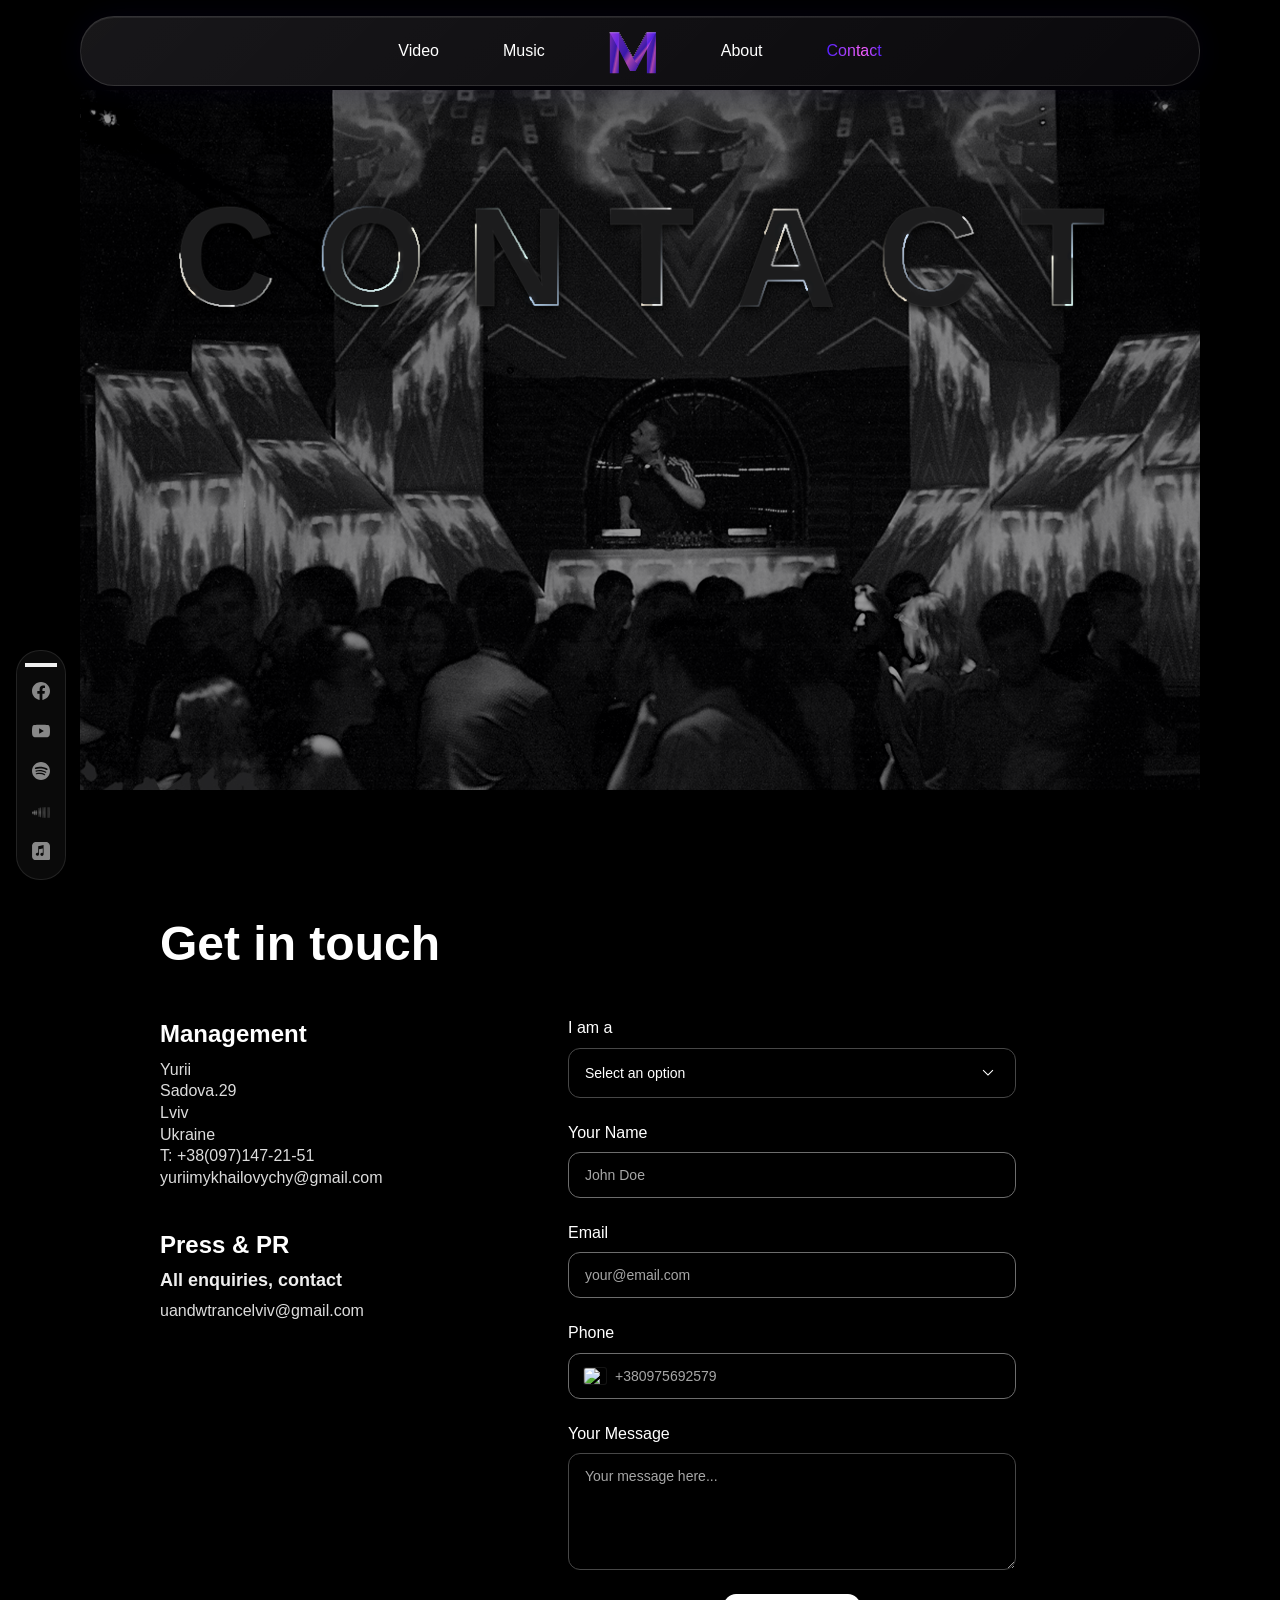
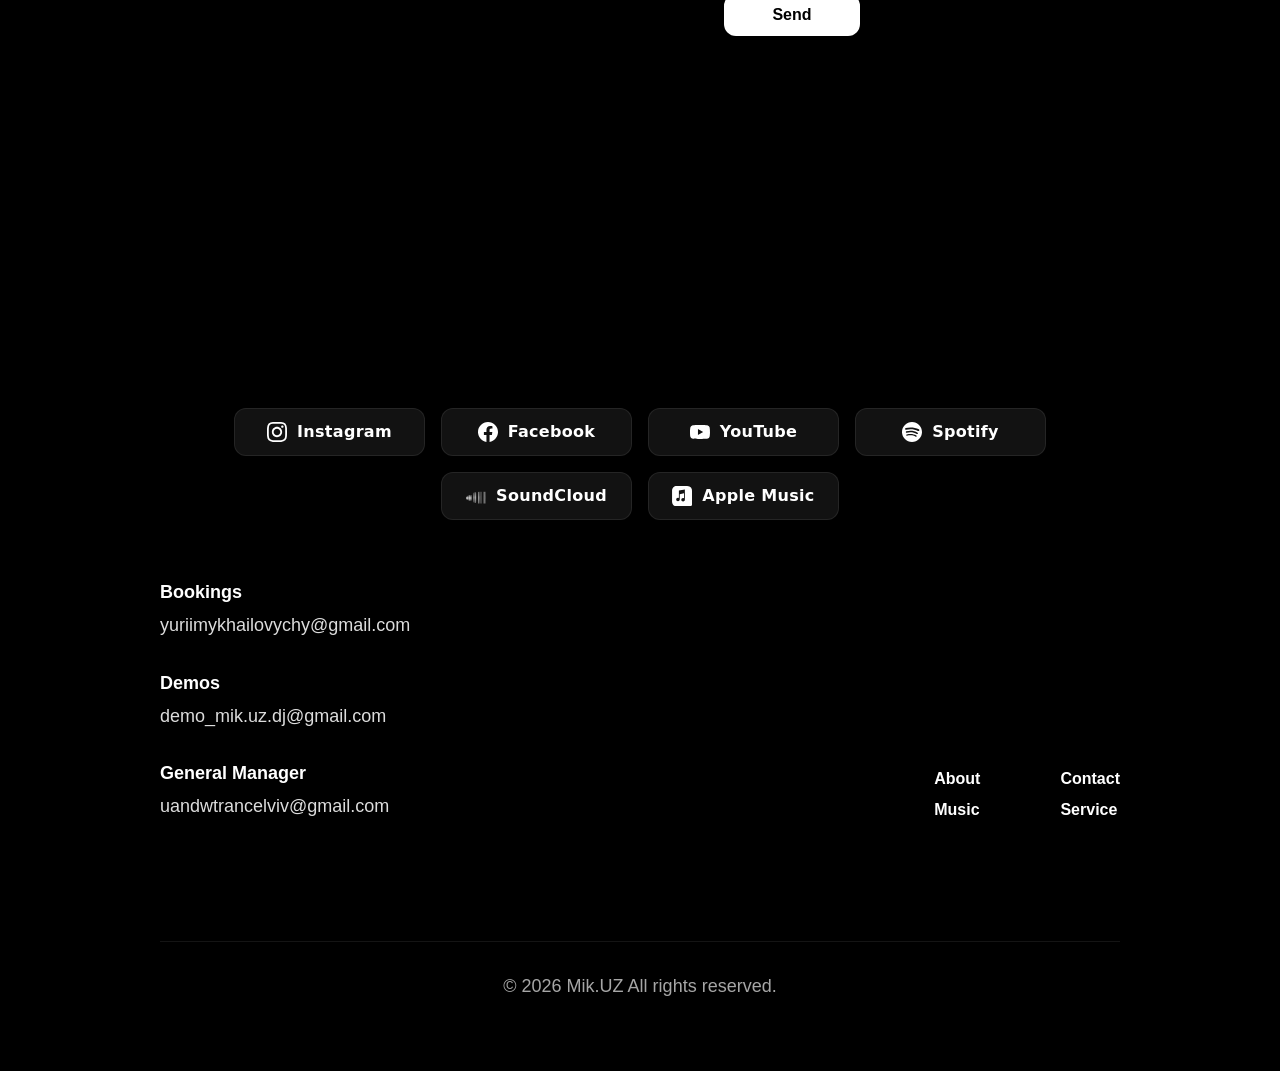
==== commit 2ec5210f: "Update contact.html" ====
--- a/contact.html
+++ b/contact.html
@@ -9,8 +9,8 @@
   
   <!-- ===== Favicon ===== -->
   <link rel="icon" type="image/x-icon" href="images/favicon.svg">
-  <link rel="stylesheet" href="styles.css">
-  <link rel="stylesheet" href="contact-styles.css?v=2">
+  <link rel="stylesheet" href="styles.css?v=20260617-footer-social-mobile-labels">
+  <link rel="stylesheet" href="contact-styles.css?v=20260617-overlay-links-align">
   <script src="https://formspree.io/js/formbutton-v1.min.js" defer></script>
 </head>
 <body class="contact-page">
@@ -63,6 +63,7 @@
 
   <!-- Social Sidebar -->
   <aside class="social-sidebar" aria-label="Social media links">
+    <button class="social-sidebar-toggle" type="button" aria-label="Toggle social links" aria-expanded="false"></button>
     
     <a href="https://www.facebook.com/yuriy.mykhaylovych" title="Mik.UZ on Facebook" target="_blank" rel="noopener noreferrer">
       <svg viewBox="0 0 24 24" fill="currentColor" aria-hidden="true" width="24" height="24">
@@ -82,7 +83,7 @@
       </svg>
       
     </a>
-    <a href="https://soundcloud.com/yuriymykhaylovych" title="Mik.UZ on SoundCloud" target="_blank" rel="noopener noreferrer">
+    <a href="https://soundcloud.com/yurii-mykhailovych" title="Mik.UZ on SoundCloud" target="_blank" rel="noopener noreferrer">
       <svg viewBox="0 0 24 24" fill="currentColor" aria-hidden="true" width="24" height="24">
         <path d="M1.175 12.225c-.051 0-.094.046-.101.1l-.233 2.154.233 2.105c.007.058.05.098.101.098.05 0 .09-.04.099-.098l.255-2.105-.27-2.154c0-.057-.045-.1-.09-.1m-.899.828c-.051 0-.09.04-.099.098l-.157 1.324.157 1.284c.008.057.048.097.099.097.05 0 .09-.04.099-.097l.178-1.284-.178-1.324c-.009-.057-.05-.098-.1-.098m1.792-1.268c-.059 0-.108.049-.117.106l-.232 2.48.232 2.43c.009.057.058.105.117.105.058 0 .106-.048.116-.105l.255-2.43-.255-2.48c-.01-.057-.058-.106-.116-.106m.899-.551c-.059 0-.106.049-.116.106l-.213 3.03.213 2.957c.01.057.057.106.116.106.059 0 .108-.049.117-.106l.237-2.957-.237-3.03c-.009-.057-.058-.106-.117-.106m.891-.46c-.066 0-.115.05-.124.106l-.196 3.49.196 3.406c.009.057.058.106.124.106.066 0 .116-.049.124-.106l.22-3.406-.22-3.49c-.008-.057-.058-.106-.124-.106m.9.116c-.066 0-.116.049-.125.106l-.18 3.374.18 3.35c.009.057.059.106.125.106.066 0 .116-.049.124-.106l.199-3.35-.199-3.374c-.008-.057-.058-.106-.124-.106m.899.067c-.066 0-.115.049-.124.106l-.165 3.282.165 3.233c.009.056.058.105.124.105.067 0 .116-.049.125-.105l.184-3.233-.184-3.282c-.009-.057-.058-.106-.125-.106m.9-.035c-.067 0-.116.049-.125.106l-.149 3.24.149 3.178c.009.057.058.106.125.106.066 0 .116-.049.124-.106l.166-3.178-.166-3.24c-.008-.057-.058-.106-.124-.106m2.667-2.962c-.063 0-.114.05-.122.112l-.149 5.822.149 5.754c.008.063.059.112.122.112.063 0 .113-.049.121-.112l.169-5.754-.169-5.822c-.008-.062-.058-.112-.121-.112m.899-.364c-.063 0-.114.05-.122.113l-.131 6.185.131 6.127c.008.063.059.112.122.112.063 0 .113-.049.121-.112l.15-6.127-.15-6.185c-.008-.063-.058-.113-.121-.113m.899-.163c-.063 0-.114.05-.122.113l-.113 6.348.113 6.293c.008.063.059.113.122.113.063 0 .113-.05.121-.113l.131-6.293-.131-6.348c-.008-.063-.058-.113-.121-.113m.899-.065c-.063 0-.114.05-.122.113l-.095 6.413.095 6.389c.008.063.059.113.122.113.063 0 .113-.05.121-.113l.113-6.389-.113-6.413c-.008-.063-.058-.113-.121-.113m2.667-.299c-.063 0-.114.049-.122.113l-.071 6.712.071 7.041c.008.063.059.113.122.113.063 0 .113-.05.121-.113l.09-7.041-.09-6.712c-.008-.064-.058-.113-.121-.113m.899-.054c-.063 0-.114.05-.122.113l-.054 6.766.054 7.013c.008.064.059.113.122.113.063 0 .113-.049.121-.113l.071-7.013-.071-6.766c-.008-.063-.058-.113-.121-.113m.899-.039c-.063 0-.114.05-.122.113l-.036 6.805.036 7.043c.008.064.059.113.122.113.063 0 .113-.049.121-.113l.054-7.043-.054-6.805c-.008-.063-.058-.113-.121-.113m.899-.025c-.063 0-.114.05-.122.113l-.018 6.83.018 7.056c.008.064.059.113.122.113.063 0 .113-.049.121-.113l.036-7.056-.036-6.83c-.008-.063-.058-.113-.121-.113m.899-.011c-.063 0-.114.05-.122.113l-.001 6.841.001 7.066c.008.064.059.113.122.113.063 0 .113-.049.121-.113l.018-7.066-.018-6.841c-.008-.063-.058-.113-.121-.113m2.667-.001c-.063 0-.114.05-.122.113l.017 6.84-.017 7.067c.008.064.059.113.122.113.063 0 .113-.049.121-.113l.036-7.067-.036-6.84c-.008-.063-.058-.113-.121-.113m.899.011c-.063 0-.114.05-.122.113l.036 6.83-.036 7.056c.008.064.059.113.122.113.063 0 .113-.049.121-.113l.054-7.056-.054-6.83c-.008-.063-.058-.113-.121-.113m.899.025c-.063 0-.114.05-.122.113l.054 6.805-.054 7.043c.008.064.059.113.122.113.063 0 .113-.049.121-.113l.071-7.043-.071-6.805c-.008-.063-.058-.113-.121-.113m.899.039c-.063 0-.114.05-.122.113l.071 6.766-.071 7.013c.008.064.059.113.122.113.063 0 .113-.049.121-.113l.09-7.013-.09-6.766c-.008-.063-.058-.113-.121-.113m.899.054c-.063 0-.114.049-.122.113l.09 6.712-.09 7.041c.008.063.059.113.122.113.063 0 .113-.05.121-.113l.113-7.041-.113-6.712c-.008-.064-.058-.113-.121-.113"/>
       </svg>
@@ -233,13 +234,13 @@
         <svg width="20" height="20" viewBox="0 0 24 24" fill="none"><path d="M12 0C5.4 0 0 5.4 0 12s5.4 12 12 12 12-5.4 12-12S18.66 0 12 0zm5.521 17.34c-.24.359-.66.48-1.021.24-2.82-1.74-6.36-2.101-10.561-1.141-.418.122-.779-.179-.899-.539-.12-.421.18-.78.54-.9 4.56-1.021 8.52-.6 11.64 1.32.42.18.479.659.301 1.02zm1.44-3.3c-.301.42-.841.6-1.262.3-3.239-1.98-8.159-2.58-11.939-1.38-.479.12-1.02-.12-1.14-.6-.12-.48.12-1.021.6-1.141C9.6 9.9 15 10.561 18.72 12.84c.361.181.54.78.241 1.2zm.12-3.36C15.24 8.4 8.82 8.16 5.16 9.301c-.6.179-1.2-.181-1.38-.721-.18-.601.18-1.2.72-1.381 4.26-1.26 11.28-1.02 15.721 1.621.539.3.719 1.02.419 1.56-.299.421-1.02.599-1.559.3z" fill="currentColor"/></svg>
         <span>Spotify</span>
       </a>
-      <a href="https://soundcloud.com/yuriymykhaylovych" class="social-btn" target="_blank" rel="noopener noreferrer" aria-label="Mik.UZ on SoundCloud">
+      <a href="https://soundcloud.com/yurii-mykhailovych" class="social-btn" target="_blank" rel="noopener noreferrer" aria-label="Mik.UZ on SoundCloud">
         <svg width="20" height="20" viewBox="0 0 24 24" fill="none"><path d="M1.175 12.225c-.051 0-.094.046-.101.1l-.233 2.154.233 2.105c.007.058.05.098.101.098.05 0 .09-.04.099-.098l.255-2.105-.27-2.154c0-.057-.045-.1-.09-.1m-.899.828c-.051 0-.09.04-.099.098l-.157 1.324.157 1.284c.008.057.048.097.099.097.05 0 .09-.04.099-.097l.178-1.284-.178-1.324c-.009-.057-.05-.098-.1-.098m1.792-1.268c-.059 0-.108.049-.117.106l-.232 2.48.232 2.43c.009.057.058.105.117.105.058 0 .106-.048.116-.105l.255-2.43-.255-2.48c-.01-.057-.058-.106-.116-.106m.899-.551c-.059 0-.106.049-.116.106l-.213 3.03.213 2.957c.01.057.057.106.116.106.059 0 .108-.049.117-.106l.237-2.957-.237-3.03c-.009-.057-.058-.106-.117-.106m.891-.46c-.066 0-.115.05-.124.106l-.196 3.49.196 3.406c.009.057.058.106.124.106.066 0 .116-.049.124-.106l.22-3.406-.22-3.49c-.008-.057-.058-.106-.124-.106m.9.116c-.066 0-.116.049-.125.106l-.18 3.374.18 3.35c.009.057.059.106.125.106.066 0 .116-.049.124-.106l.199-3.35-.199-3.374c-.008-.057-.058-.106-.124-.106m.899.067c-.066 0-.115.049-.124.106l-.165 3.282.165 3.233c.009.056.058.105.124.105.067 0 .116-.049.125-.105l.184-3.233-.184-3.282c-.009-.057-.058-.106-.125-.106m.9-.035c-.067 0-.116.049-.125.106l-.149 3.24.149 3.178c.009.057.058.106.125.106.066 0 .116-.049.124-.106l.166-3.178-.166-3.24c-.008-.057-.058-.106-.124-.106m2.667-2.962c-.063 0-.114.05-.122.112l-.149 5.822.149 5.754c.008.063.059.112.122.112.063 0 .113-.049.121-.112l.169-5.754-.169-5.822c-.008-.062-.058-.112-.121-.112m.899-.364c-.063 0-.114.05-.122.113l-.131 6.185.131 6.127c.008.063.059.112.122.112.063 0 .113-.049.121-.112l.15-6.127-.15-6.185c-.008-.063-.058-.113-.121-.113m.899-.163c-.063 0-.114.05-.122.113l-.113 6.348.113 6.293c.008.063.059.113.122.113.063 0 .113-.05.121-.113l.131-6.293-.131-6.348c-.008-.063-.058-.113-.121-.113m.899-.065c-.063 0-.114.05-.122.113l-.095 6.413.095 6.389c.008.063.059.113.122.113.063 0 .113-.05.121-.113l.113-6.389-.113-6.413c-.008-.063-.058-.113-.121-.113m2.667-.299c-.063 0-.114.049-.122.113l-.071 6.712.071 7.041c.008.063.059.113.122.113.063 0 .113-.05.121-.113l.09-7.041-.09-6.712c-.008-.064-.058-.113-.121-.113m.899-.054c-.063 0-.114.05-.122.113l-.054 6.766.054 7.013c.008.064.059.113.122.113.063 0 .113-.049.121-.113l.071-7.013-.071-6.766c-.008-.063-.058-.113-.121-.113m.899-.039c-.063 0-.114.05-.122.113l-.036 6.805.036 7.043c.008.064.059.113.122.113.063 0 .113-.049.121-.113l.054-7.043-.054-6.805c-.008-.063-.058-.113-.121-.113m.899-.025c-.063 0-.114.05-.122.113l-.018 6.83.018 7.056c.008.064.059.113.122.113.063 0 .113-.049.121-.113l.036-7.056-.036-6.83c-.008-.063-.058-.113-.121-.113m.899-.011c-.063 0-.114.05-.122.113l-.001 6.841.001 7.066c.008.064.059.113.122.113.063 0 .113-.049.121-.113l.018-7.066-.018-6.841c-.008-.063-.058-.113-.121-.113m2.667-.001c-.063 0-.114.05-.122.113l.017 6.84-.017 7.067c.008.064.059.113.122.113.063 0 .113-.049.121-.113l.036-7.067-.036-6.84c-.008-.063-.058-.113-.121-.113m.899.011c-.063 0-.114.05-.122.113l.036 6.83-.036 7.056c.008.064.059.113.122.113.063 0 .113-.049.121-.113l.054-7.056-.054-6.83c-.008-.063-.058-.113-.121-.113m.899.025c-.063 0-.114.05-.122.113l.054 6.805-.054 7.043c.008.064.059.113.122.113.063 0 .113-.049.121-.113l.071-7.043-.071-6.805c-.008-.063-.058-.113-.121-.113m.899.039c-.063 0-.114.05-.122.113l.071 6.766-.071 7.013c.008.064.059.113.122.113.063 0 .113-.049.121-.113l.09-7.013-.09-6.766c-.008-.063-.058-.113-.121-.113m.899.054c-.063 0-.114.049-.122.113l.09 6.712-.09 7.041c.008.063.059.113.122.113.063 0 .113-.05.121-.113l.113-7.041-.113-6.712c-.008-.064-.058-.113-.121-.113" fill="currentColor"/></svg>
-        <span>SoundCloud</span>
+        <span data-mobile-label="Cloud">SoundCloud</span>
       </a>
       <a href="https://music.apple.com/ru/artist/mik-uz/688055656" class="social-btn" target="_blank" rel="noopener noreferrer" aria-label="Mik.UZ on Apple Music">
         <svg width="20" height="20" viewBox="0 0 24 24" fill="none"><path d="M23.994 6.124a9.23 9.23 0 00-.24-2.19c-.317-1.31-1.062-2.31-2.18-3.043a5.022 5.022 0 00-1.877-.726 10.496 10.496 0 00-1.564-.15c-.04-.003-.083-.01-.124-.013H5.986c-.152.01-.303.017-.455.026C4.786.07 4.043.15 3.34.428 2.004.958 1.04 1.88.475 3.208A4.93 4.93 0 00.09 4.829c-.01.16-.013.32-.013.48v13.382c0 .16.003.32.013.48.058 1.132.38 2.167 1.01 3.07.633.91 1.474 1.52 2.508 1.872.577.2 1.178.298 1.787.327.293.013.587.02.88.02h13.233c.293 0 .587-.007.88-.02.61-.03 1.21-.127 1.787-.327 1.034-.353 1.875-.963 2.508-1.872.63-.903.952-1.938 1.01-3.07.01-.16.013-.32.013-.48V5.31c0-.16-.003-.32-.013-.48zm-8.56 10.23c0 .522-.14 1.003-.456 1.413-.428.558-.998.832-1.698.846-.58.012-1.073-.195-1.486-.57-.427-.387-.638-.877-.641-1.45-.003-.583.2-1.07.603-1.466.4-.393.888-.61 1.448-.65.375-.026.727.046 1.062.196.043.02.084.04.126.06V8.79l-5.078.97V16.1c0 .52-.148.996-.465 1.405-.425.548-.99.816-1.682.83-.58.013-1.073-.195-1.488-.567-.43-.387-.642-.877-.645-1.453-.003-.583.2-1.07.6-1.466.4-.393.89-.61 1.45-.65.374-.026.726.047 1.06.198.044.02.085.04.127.06v-8.95l7.16-1.368v7.215z" fill="currentColor"/></svg>
-        <span>Apple Music</span>
+        <span data-mobile-label="Music">Apple Music</span>
       </a>
     </div>
 
@@ -280,8 +281,8 @@
   
 
   <!-- SCRIPTS -->
-  <script src="script.js"></script>
-  <script src="contact-script.js"></script>
+  <script src="script.js?v=20260617-nav-hero-active"></script>
+  <script src="contact-script.js?v=20260617-contact-social-toggle-single"></script>
 
 </body>
 </html>
--- a/styles.css
+++ b/styles.css
@@ -30,15 +30,13 @@
 
 .navbar {
   position: fixed;
-  top: 0;
+  top: 16px;
   left: 0;
   right: 0;
   width: 100%;
-  padding: 12px 80px;
+  padding: 0 80px;
   z-index: 100;
-  background: rgba(0, 0, 0, 0.5);
-  backdrop-filter: blur(30px);
-  -webkit-backdrop-filter: blur(30px);
+  background: transparent;
 }
 
 .nav-container {
@@ -46,11 +44,26 @@
   justify-content: center;
   align-items: center;
   position: relative;
+  width: min(100%, 1200px);
+  min-height: 68px;
+  margin: 0 auto;
+  padding: 2px 32px;
+  border: 1px solid rgba(255, 255, 255, 0.12);
+  border-radius: 34px;
+  background:
+    linear-gradient(135deg, rgba(255, 255, 255, 0.075), rgba(255, 255, 255, 0.018)),
+    rgba(9, 7, 12, 0.62);
+  box-shadow:
+    inset 0 1px 0 rgba(255, 255, 255, 0.08),
+    0 18px 45px rgba(0, 0, 0, 0.34),
+    0 0 38px rgba(82, 30, 252, 0.07);
+  backdrop-filter: blur(8px) saturate(135%);
+  -webkit-backdrop-filter: blur(24px) saturate(135%);
 }
 
 .nav-links {
   display: flex;
-  gap: 94px;
+  gap: clamp(54px, 5vw, 88px);
   align-items: center;
 }
 
@@ -93,6 +106,14 @@
 
 .logo {
   cursor: pointer;
+  display: flex;
+  align-items: center;
+}
+
+.logo img {
+  display: block;
+  width: 48px;
+  height: 48px;
 }
 
 .logo:hover svg {
@@ -105,7 +126,11 @@
 }
 
 .nav-toggle {
-  position: absolute;
+  position: fixed;
+  top: 0;
+  left: 0;
+  width: 1px;
+  height: 1px;
   opacity: 0;
   pointer-events: none;
 }
@@ -136,7 +161,7 @@
 }
 
 .nav-overlay {
-  display: none;
+  display: flex;
   position: fixed;
   inset: 0;
   z-index: 200;
@@ -146,7 +171,20 @@
   align-items: center;
   padding-top: 0px;
   transform: translateX(100%);
-  transition: transform 0.3s ease;
+  transition: transform 0.6s cubic-bezier(0.4, 0, 0.2, 1),
+              visibility 0.6s cubic-bezier(0.4, 0, 0.2, 1);
+  visibility: hidden;
+}
+
+#nav-toggle:checked ~ .nav-overlay {
+  transform: translateX(0);
+  visibility: visible;
+}
+
+
+#nav-toggle:checked ~ .nav-overlay {
+  transform: translateX(0);
+  visibility: visible;
 }
 
 .overlay-header {
@@ -324,7 +362,7 @@
 
 .play-btn {
   position: absolute;
-  bottom: 8%;
+  bottom: 72px;
   left: 50%;
   transform: translateX(-50%);
   z-index: 20;
@@ -458,123 +496,79 @@
   height: 18px;
 }
 
-/* ==========================================================================
-   SCROLL REVEAL SECTION
+/* ========================================================================== 
+   SCROLL VIDEO FEATURE
    ========================================================================== */
 
-.scroll-reveal-section {
+.scroll-video-section {
   position: relative;
-  min-height: 200vh;
-  background-color: #000;
+  height: 200vh;
+  background: #000;
+}
+
+.scroll-video-stage {
+  position: sticky;
+  top: 0;
+  width: 100%;
+  height: 100vh;
+  padding: clamp(12px, 2vw, 32px);
   overflow: hidden;
-}
-
-.scroll-container {
+  box-sizing: border-box;
+}
+
+.scroll-video-frame {
   position: relative;
   width: 100%;
-  height: 100vh;
-}
-
-.big-logo {
-  position: fixed;
-  top: 50%;
-  left: 50%;
-  transform: translate(-50%, -50%) scale(0.2);
-  opacity: 0;
-  z-index: 5;
+  height: 100%;
+  overflow: hidden;
+  background: #080808;
+  opacity: 1;
+  contain: layout paint;
+}
+
+.scroll-video {
+  width: 100%;
+  height: 100%;
+  display: block;
+  object-fit: cover;
+  transform: scale(1.06);
+  backface-visibility: hidden;
+}
+
+.scroll-video-shade {
+  position: absolute;
+  inset: 0;
   pointer-events: none;
-  background: rgba(220, 220, 220, 0.02);
-  border-radius: 50%;
-  padding: 60px;
-  border: 1px solid rgba(220, 220, 220, 0.06);
-  box-shadow:
-    0 4px 15px 0 rgba(220, 220, 220, 0.04),
-    inset 0 0 20px rgba(255, 255, 255, 0.015);
-  will-change: transform, opacity;
-}
-
-.big-logo.visible {
-  opacity: 1;
-}
-
-.big-logo svg {
-  width: 400px;
-  height: 400px;
-  filter:
-    drop-shadow(0 0 15px rgba(220, 220, 220, 0.15))
-    drop-shadow(0 0 30px rgba(220, 220, 220, 0.08));
-}
-
-.big-logo svg rect,
-.big-logo svg path {
-  fill: #DCDCDC;
-  filter: brightness(1.08);
-}
-
-.about-reveal {
-  position: fixed;
-  top: 50%;
-  left: 50%;
-  transform: translate(-50%, -50%);
-  text-align: center;
-  opacity: 0;
-  z-index: 10;
-  max-width: 800px;
-  padding: 40px;
-  transition: opacity 0.15s linear;
+  z-index: 2;
+  --video-dim: 0.5;
+  background:
+    linear-gradient(180deg, rgba(0, 0, 0, 0.58) 0%, rgba(0, 0, 0, 0.25) 44%, rgba(0, 0, 0, 0.67) 100%),
+    linear-gradient(90deg, rgba(0, 0, 0, 0.38) 0%, transparent 38%, rgba(0, 0, 0, 0.26) 100%),
+    rgba(0, 0, 0, var(--video-dim));
+}
+
+.scroll-video-curtain {
+  position: absolute;
+  inset: -2px;
+  z-index: 4;
+  background: #000;
+  transform: scaleX(1);
+  transform-origin: left center;
+  will-change: transform;
   pointer-events: none;
-  will-change: transform, opacity;
-}
-
-.about-reveal.visible {
-  opacity: 1;
-  pointer-events: auto;
-}
-
-.reveal-title {
-  font-weight: 600;
-  font-size: clamp(48px, 8vw, 72px);
-  line-height: 120%;
-  color: var(--primary);
-  margin-bottom: 40px;
-  letter-spacing: 0.05em;
-}
-
-.reveal-content {
-  background: rgba(13, 13, 13, 0.92);
-  border-radius: 20px;
-  padding: 60px 40px;
-  border: 1px solid rgba(220, 220, 220, 0.08);
-}
-
-.reveal-text {
-  font-weight: 300;
-  font-size: clamp(16px, 2vw, 20px);
-  line-height: 150%;
-  color: #DCDCDC;
-  margin-bottom: 40px;
-  max-width: 600px;
-  margin-left: auto;
-  margin-right: auto;
-}
-
-.reveal-btn {
-  display: inline-block;
-  padding: 16px 48px;
-  background-color: #ffffff;
-  color: #000000;
-  font-weight: 600;
-  font-size: 18px;
-  text-decoration: none;
-  border-radius: 12px;
-  transition: all 0.3s ease;
-  box-shadow: 0 4px 20px rgba(255, 255, 255, 0.2);
-}
-
-.reveal-btn:hover {
-  background-color: #DCDCDC;
-  transform: translateY(-2px);
-  box-shadow: 0 6px 30px rgba(255, 255, 255, 0.3);
+  backface-visibility: hidden;
+}
+
+@media (prefers-reduced-motion: reduce) {
+  .scroll-video-frame {
+    clip-path: none !important;
+    transform: none !important;
+    opacity: 1 !important;
+  }
+
+  .scroll-video-curtain {
+    display: none;
+  }
 }
 
 /* ==========================================================================
@@ -582,6 +576,7 @@
    ========================================================================== */
 
 .youtube-section {
+  --youtube-sticky-top: 112px;
   background-color: #000000;
   padding: 64px 80px;
   margin-top: 64px;
@@ -607,15 +602,29 @@
 }
 
 .youtube-player {
-  position: relative;
-  width: 100%;
-  padding-bottom: 56.25%;
-  height: 0;
+  --youtube-card-index: 0;
+  --youtube-stack-offset: 0px;
+  --youtube-scale: 1;
+  --youtube-y: 0px;
+  --youtube-dim: 1;
+  position: sticky;
+  top: calc(var(--youtube-sticky-top) + var(--youtube-stack-offset));
+  width: 100%;
+  aspect-ratio: 16 / 9;
+  height: auto;
+  margin: 0;
+  padding-bottom: 0;
   overflow: hidden;
   border-radius: 12px;
   background: rgba(70, 70, 70, 0.3);
   border: 1px solid rgba(13, 11, 110, 0.2);
-  transition: all 0.3s ease;
+  z-index: 10;
+  transform: translate3d(0, var(--youtube-y), 0) scale(var(--youtube-scale));
+  transform-origin: center top;
+  filter: brightness(var(--youtube-dim));
+  box-shadow: 0 24px 70px rgba(0, 0, 0, 0.34);
+  will-change: transform, filter;
+  transition: background 0.3s ease, border-color 0.3s ease, box-shadow 0.3s ease;
 }
 
 .youtube-player:hover {
@@ -633,6 +642,16 @@
   border: none;
   border-radius: 12px;
   pointer-events: auto;
+}
+
+@media (prefers-reduced-motion: reduce) {
+  .youtube-player {
+    position: relative;
+    top: auto;
+    transform: none !important;
+    filter: none !important;
+    will-change: auto;
+  }
 }
 
 /* ==========================================================================
@@ -901,12 +920,20 @@
     line-height: 1;
     text-transform: uppercase;
     letter-spacing: 4px;
-    color: #DADADA;
-    opacity: 0.6;
+    color: transparent;
+    -webkit-text-stroke: 0px;
+    text-shadow:
+      0 0 0 rgba(207, 211, 221, 0.6),
+      1px 0 0 rgba(207, 211, 221, 0.6),
+      -1px 0 0 rgba(207, 211, 221, 0.6),
+      0 1px 0 rgba(207, 211, 221, 0.6),
+      0 -1px 0 rgba(207, 211, 221, 0.6),
+      0 0 25px rgba(220, 235, 255, 0.35),
+      0 0 60px rgba(160, 200, 255, 0.12);
     will-change: transform;
     transform: translate3d(0, 0, 0);
     backface-visibility: hidden;
-}
+  }
 
 .moving-text .marquee-segment {
   display: inline-block;
@@ -1225,10 +1252,6 @@
     max-width: 480px;
     height: auto;
   }
-  .big-logo svg {
-    width: 300px;
-    height: 300px;
-  }
   .spotify-player {
     grid-template-columns: 1fr;
     gap: 32px;
@@ -1259,17 +1282,44 @@
    ========================================================================== */
 
 @media (max-width: 1024px) {
+  .scroll-video-section {
+    height: auto;
+  }
+
+  .scroll-video-stage {
+    position: relative;
+    top: auto;
+    height: auto;
+    padding: 16px 0;
+    overflow: visible;
+  }
+
+  .scroll-video-frame {
+    width: 100%;
+    height: auto;
+    aspect-ratio: 16 / 9;
+    transform: none !important;
+    opacity: 1 !important;
+    border-radius: 12px;
+    will-change: auto;
+  }
+
+  .scroll-video-curtain {
+    display: none;
+  }
+
   body {
     padding-left: 40px;
     padding-right: 40px;
   }
   .navbar {
-    padding: 12px 40px;
+    padding: 0 40px;
   }
   .hero-graphic img {
     width: 350px;
   }
   .youtube-section {
+    --youtube-sticky-top: 96px;
     grid-template-columns: 1fr;
     gap: 32px;
     padding: 32px 40px;
@@ -1296,6 +1346,7 @@
     max-width: 100%;
     height: auto;
     object-fit: cover;
+    filter: grayscale(0%);
   }
   .about-text {
     max-width: 100%;
@@ -1327,10 +1378,6 @@
     padding: 60px 40px;
     margin-top: 40px;
   }
-  .big-logo svg {
-    width: 250px;
-    height: 250px;
-  }
   .footer-modern {
     padding: 60px 40px 40px;
     gap: 50px;
@@ -1353,8 +1400,9 @@
     padding-right: 20px;
   }
   .navbar {
-    padding: 0 0px;
-    height: 70px;
+    top: 10px;
+    padding: 0 12px;
+    height: 60px;
   }
   .nav-links {
     display: none;
@@ -1362,14 +1410,14 @@
   .mobile-logo {
     display: flex;
     position: absolute;
-    left: 16px;
+    left: 20px;
     top: 50%;
     transform: translateY(-50%);
   }
   .burger-label {
     display: flex;
     position: absolute;
-    right: 16px;
+    right: 20px;
     top: 50%;
     transform: translateY(-50%);
   }
@@ -1398,9 +1446,12 @@
   .nav-container {
     position: relative;
     height: 100%;
+    min-height: 60px;
+    width: 100%;
     display: flex;
     align-items: center;
-    padding-top: 16px;
+    padding: 0;
+    border-radius: 30px;
   }
 
   /* SOCIAL SIDEBAR — 768px (з першого коду) */
@@ -1423,6 +1474,7 @@
     width: 250px;
   }
   .youtube-section {
+    --youtube-sticky-top: 84px;
     grid-template-columns: 1fr;
     gap: 24px;
     padding: 24px 20px;
@@ -1504,31 +1556,7 @@
   .animated-text-line { margin-bottom: 60px; }
   .tickets-btn        { width: 300px; height: 50px; font-size: 14px; }
   .service-tickets-section {
-    padding: 40px 20px;
-  }
-  .reveal-content {
-    padding: 40px 20px;
-  }
-  .about-reveal {
-    width: calc(100% - 24px);
-    max-width: none;
-    left: 50%;
-    transform: translate(-50%, -50%);
-    padding: 16px 16px;
-    border-radius: 18px;
-  }
-  .reveal-text {
-    max-width: 100%;
-    margin: 0 auto 32px;
-  }
-  .reveal-btn {
-    width: 100%;
-    padding: 14px 18px;
-    box-sizing: border-box;
-  }
-  .big-logo svg {
-    width: 200px;
-    height: 200px;
+    padding: 24px 24px;
   }
   .footer-modern {
     padding: 50px 20px 32px;
@@ -1575,6 +1603,7 @@
 
 @media (max-width: 600px) {
   .youtube-section {
+    --youtube-sticky-top: 82px;
     grid-template-columns: 1fr;
     gap: 24px;
     padding: 16px;
@@ -1587,6 +1616,7 @@
   }
   .youtube-player {
     border-radius: 8px;
+    margin-bottom: 28px;
   }
   .youtube-player iframe {
     border-radius: 8px;
@@ -1634,12 +1664,12 @@
     line-height: 120%;
   }
   .youtube-section {
+    --youtube-sticky-top: 78px;
     padding: 16px 0;
   }
   .youtube-player {
-    width: calc(100% + 24px);
-    margin: 0 -12px;
-    padding-bottom: 56.25%;
+    width: 100%;
+    margin: 0 auto 24px;
   }
   .youtube-player iframe {
     height: 100%;
@@ -1742,10 +1772,6 @@
   }
   .soundcloud-player iframe {
     height: 200px;
-  }
-  .big-logo svg {
-    width: 150px;
-    height: 150px;
   }
   .footer-modern {
     padding: 40px 20px 24px;
@@ -1886,3 +1912,507 @@
     padding: 24px 10px;
   }
 }
+
+/* ==========================================================================
+   MUSIC LOGO REVEAL
+   ========================================================================== */
+
+.music-section {
+  --music-progress: 0;
+  --music-heading-progress: 0;
+  --music-content-progress: 0;
+  --soundcloud-progress: 0;
+  --soundcloud-content-progress: 0;
+  position: relative;
+  width: 100vw;
+  margin: 136px 0 0 calc(50% - 50vw);
+  padding: 0;
+  background: #EEEEEE;
+  color: #000000;
+}
+
+.music-transition {
+  position: relative;
+  height: calc(100vh + 320px);
+  background: #000000;
+}
+
+.music-transition-sticky {
+  position: sticky;
+  top: 0;
+  height: 100vh;
+  overflow: hidden;
+  background: #000000;
+  isolation: isolate;
+}
+
+.music-morph-panel {
+  position: absolute;
+  inset: -1px;
+  z-index: 1;
+  background: #EEEEEE;
+  clip-path: polygon(
+    34% 77%, 34% 23%, 40% 23%, 50% 58%,
+    60% 23%, 66% 23%, 66% 77%, 60% 77%,
+    60% 48%, 53% 77%, 47% 77%, 40% 48%, 40% 77%
+  );
+  will-change: clip-path;
+}
+
+.music-transition-heading {
+  position: absolute;
+  left: 50%;
+  top: 50%;
+  bottom: auto;
+  z-index: 2;
+  width: calc(100% - 40px);
+  margin: 0;
+  color: #000000;
+  font-family: var(--font-family);
+  font-size: 72px;
+  font-style: normal;
+  font-weight: 600;
+  line-height: 120%;
+  text-align: center;
+  opacity: var(--music-heading-progress);
+  transform: translate(-50%, -50%) translateY(calc((1 - var(--music-heading-progress)) * 24px));
+  will-change: opacity, transform;
+}
+
+.music-content {
+  position: relative;
+  z-index: 3;
+  display: flex;
+  min-height: 100vh;
+  margin-top: -50vh;
+  flex-direction: column;
+  justify-content: center;
+  box-sizing: border-box;
+  padding: 80px clamp(20px, 6vw, 112px);
+  background: #EEEEEE;
+  box-shadow: 0 -2px 0 #EEEEEE;
+  color: #000000;
+  opacity: var(--music-content-progress, 0);
+  transform: translateY(calc((1 - var(--music-content-progress, 0)) * 48px));
+  will-change: opacity, transform;
+}
+
+.music-player-block {
+  width: 100%;
+  max-width: 1760px;
+  margin: 0 auto;
+  padding: 0;
+  background: transparent;
+  border-radius: 0;
+}
+
+.spotify-player {
+  gap: clamp(20px, 2.5vw, 44px);
+  align-items: start;
+}
+
+.spotify-player iframe {
+  display: block;
+  min-width: 0;
+  background: #121212;
+  box-shadow: 0 18px 50px rgba(0, 0, 0, 0.14);
+}
+
+.music-heading {
+  position: static;
+  width: auto;
+  height: auto;
+  margin: 0 0 64px;
+  overflow: visible;
+  clip: auto;
+  white-space: nowrap;
+  color: #000000;
+  font-family: var(--font-family);
+  font-size: 72px;
+  font-weight: 600;
+  line-height: 120%;
+  text-align: center;
+}
+
+.soundcloud-reveal-stage {
+  position: relative;
+  width: 100vw;
+  margin-left: calc(50% - 50vw);
+  background: #EEEEEE;
+}
+
+.soundcloud-transition {
+  position: relative;
+  height: calc(100vh + 320px);
+  background: #EEEEEE;
+}
+
+.soundcloud-transition-sticky {
+  position: sticky;
+  top: 0;
+  height: 100vh;
+  overflow: hidden;
+  background: #EEEEEE;
+}
+
+.soundcloud-morph-panel {
+  --soundcloud-progress: 0;
+  --soundcloud-content-progress: 0;
+  position: absolute;
+  inset: -1px;
+  z-index: 2;
+  background: #000000;
+  clip-path: polygon(
+    34% 77%, 34% 23%, 40% 23%, 50% 58%,
+    60% 23%, 66% 23%, 66% 77%, 60% 77%,
+    60% 48%, 53% 77%, 47% 77%, 40% 48%, 40% 77%
+  );
+  will-change: clip-path;
+}
+
+.soundcloud-transition-heading {
+  position: absolute;
+  left: 50%;
+  top: 50%;
+  bottom: auto;
+  margin: 0;
+  color: #ffffff;
+  font-family: var(--font-family);
+  font-size: 72px;
+  font-style: normal;
+  font-weight: 600;
+  line-height: 120%;
+  text-align: center;
+  opacity: var(--soundcloud-content-progress, 0);
+  transform: translate(-50%, -50%) translateY(calc((1 - var(--soundcloud-content-progress, 0)) * 32px));
+  white-space: nowrap;
+  will-change: opacity, transform;
+}
+
+.soundcloud-section {
+  position: relative;
+  z-index: 2;
+  width: 100%;
+  min-width: 0;
+  margin: 0;
+  padding: 0;
+  background: #000000;
+}
+
+.soundcloud-content {
+  position: relative;
+  z-index: 3;
+  display: flex;
+  min-height: 100vh;
+  margin-top: -50vh;
+  flex-direction: column;
+  justify-content: center;
+  box-sizing: border-box;
+  padding: 80px clamp(24px, 5vw, 80px);
+  background: #000000;
+  box-shadow: 0 -2px 0 #000000;
+  opacity: var(--soundcloud-content-progress, 0);
+  transform: translateY(calc((1 - var(--soundcloud-content-progress, 0)) * 48px));
+  will-change: opacity, transform;
+}
+
+.soundcloud-player-block {
+  width: 100%;
+  max-width: 1920px;
+  margin: 0 auto;
+  grid-template-columns: repeat(2, minmax(0, 1fr));
+  align-items: start;
+  padding: 0;
+  background: transparent;
+  border-radius: 0;
+}
+
+.soundcloud-player {
+  min-width: 0;
+}
+
+.soundcloud-player iframe {
+  display: block;
+  max-width: 100%;
+}
+
+.soundcloud-heading {
+  position: static;
+  width: auto;
+  height: auto;
+  margin: 0 0 64px;
+  padding: 0;
+  overflow: visible;
+  clip: auto;
+  white-space: nowrap;
+  color: #ffffff;
+  font-family: var(--font-family);
+  font-size: 72px;
+  font-weight: 600;
+  line-height: 120%;
+  text-align: center;
+}
+
+@media (max-width: 900px) {
+  .music-section {
+    margin-top: 80px;
+  }
+
+  .music-transition {
+    height: calc(100vh + 100px);
+  }
+
+  .music-morph-panel {
+    clip-path: polygon(
+      34% 77%, 34% 23%, 40% 23%, 50% 58%,
+      60% 23%, 66% 23%, 66% 77%, 60% 77%,
+      60% 48%, 53% 77%, 47% 77%, 40% 48%, 40% 77%
+    );
+  }
+
+  .music-content {
+    min-height: 100vh;
+    padding: 60px 20px;
+  }
+
+  .music-player-block {
+    width: 100%;
+  }
+
+  .music-heading {
+    position: static;
+    width: auto;
+    height: auto;
+    margin: 0 0 48px;
+    overflow: visible;
+    clip: auto;
+    white-space: nowrap;
+    color: #000000;
+    font-family: var(--font-family);
+    font-size: 48px;
+    font-weight: 600;
+    line-height: 120%;
+    text-align: center;
+  }
+
+  .soundcloud-heading {
+    position: static;
+    width: auto;
+    height: auto;
+    margin: 0 0 48px;
+    overflow: visible;
+    clip: auto;
+    white-space: nowrap;
+    color: #ffffff;
+    font-family: var(--font-family);
+    font-size: 48px;
+    font-weight: 600;
+    line-height: 120%;
+    text-align: center;
+    padding: 0;
+  }
+
+  .music-transition-heading,
+  .soundcloud-transition-heading {
+    display: none;
+  }
+
+  .soundcloud-morph-panel {
+    clip-path: polygon(
+      34% 77%, 34% 23%, 40% 23%, 50% 58%,
+      60% 23%, 66% 23%, 66% 77%, 60% 77%,
+      60% 48%, 53% 77%, 47% 77%, 40% 48%, 40% 77%
+    );
+  }
+
+  .soundcloud-transition {
+    height: calc(100vh + 224px);
+  }
+
+  .soundcloud-content {
+    padding: 60px 20px 56px;
+  }
+
+  .soundcloud-player-block {
+    grid-template-columns: minmax(0, 1fr);
+  }
+}
+
+@media (max-width: 600px) {
+  .music-morph-panel,
+  .soundcloud-morph-panel {
+    clip-path: polygon(
+      34% 77%, 34% 23%, 40% 23%, 50% 58%,
+      60% 23%, 66% 23%, 66% 77%, 60% 77%,
+      60% 48%, 53% 77%, 47% 77%, 40% 48%, 40% 77%
+    );
+  }
+
+}
+
+@media (max-width: 767px) {
+  .about-section {
+    padding: 20px 0 0;
+  }
+
+  .about-container {
+    padding: 18px 14px;
+    gap: 14px;
+  }
+
+  .section-heading {
+    margin-bottom: 20px;
+  }
+
+  .about-title {
+    margin-bottom: 14px;
+  }
+
+  .about-description {
+    line-height: 132%;
+  }
+
+  .music-section {
+    margin-top: 8px;
+  }
+
+  .music-transition,
+  .soundcloud-transition {
+    height: calc(56vh + 72px);
+  }
+
+  .music-transition-sticky,
+  .soundcloud-transition-sticky {
+    height: 56vh;
+  }
+
+  .music-morph-panel,
+  .soundcloud-morph-panel {
+    clip-path: polygon(
+      34% 77%, 34% 23%, 40% 23%, 50% 58%,
+      60% 23%, 66% 23%, 66% 77%, 60% 77%,
+      60% 48%, 53% 77%, 47% 77%, 40% 48%, 40% 77%
+    );
+  }
+
+  .music-content,
+  .soundcloud-content {
+    min-height: auto;
+    margin-top: -44vh;
+    padding: 24px 16px 40px;
+  }
+
+  .music-content,
+  .music-player-block,
+  .spotify-player {
+    background: #EEEEEE;
+  }
+
+  .spotify-player {
+    gap: 14px;
+  }
+
+  .spotify-player iframe[src*="/album/"] {
+    height: 152px;
+  }
+
+  .spotify-player iframe[src*="/track/"] {
+    height: 152px;
+  }
+
+  .spotify-player iframe[src*="/artist/"] {
+    height: 152px;
+  }
+}
+
+@media (max-width: 480px) {
+  .about-section {
+    padding-top: 16px;
+  }
+
+  .about-container {
+    padding: 16px 12px;
+    gap: 12px;
+  }
+
+  .music-section {
+    margin-top: 0;
+  }
+
+  .music-transition,
+  .soundcloud-transition {
+    height: calc(48vh + 56px);
+  }
+
+  .music-transition-sticky,
+  .soundcloud-transition-sticky {
+    height: 48vh;
+  }
+
+  .music-content,
+  .soundcloud-content {
+    margin-top: -40vh;
+    padding: 20px 16px 36px;
+  }
+
+  .spotify-player {
+    gap: 12px;
+  }
+
+  .spotify-player iframe[src*="/album/"] {
+    height: 152px;
+  }
+
+  .spotify-player iframe[src*="/track/"] {
+    height: 152px;
+  }
+
+  .spotify-player iframe[src*="/artist/"] {
+    height: 152px;
+  }
+
+  .music-heading,
+  .soundcloud-heading {
+    width: auto;
+    margin: 0 0 24px;
+    padding: 0;
+    font-size: 32px;
+    line-height: 120%;
+    white-space: nowrap;
+  }
+
+}
+
+@media (prefers-reduced-motion: reduce) {
+  .music-transition {
+    height: 100vh;
+  }
+
+  .music-morph-panel {
+    clip-path: inset(0) !important;
+  }
+
+  .soundcloud-transition {
+    height: 100vh;
+  }
+
+  .soundcloud-morph-panel {
+    clip-path: inset(0) !important;
+  }
+
+  .music-content,
+  .soundcloud-content {
+    opacity: 1;
+    transform: none;
+  }
+
+  .music-transition-heading {
+    opacity: 1;
+    transform: translateX(-50%);
+  }
+
+  .soundcloud-transition-heading {
+    opacity: 1;
+    transform: translateX(-50%);
+  }
+}
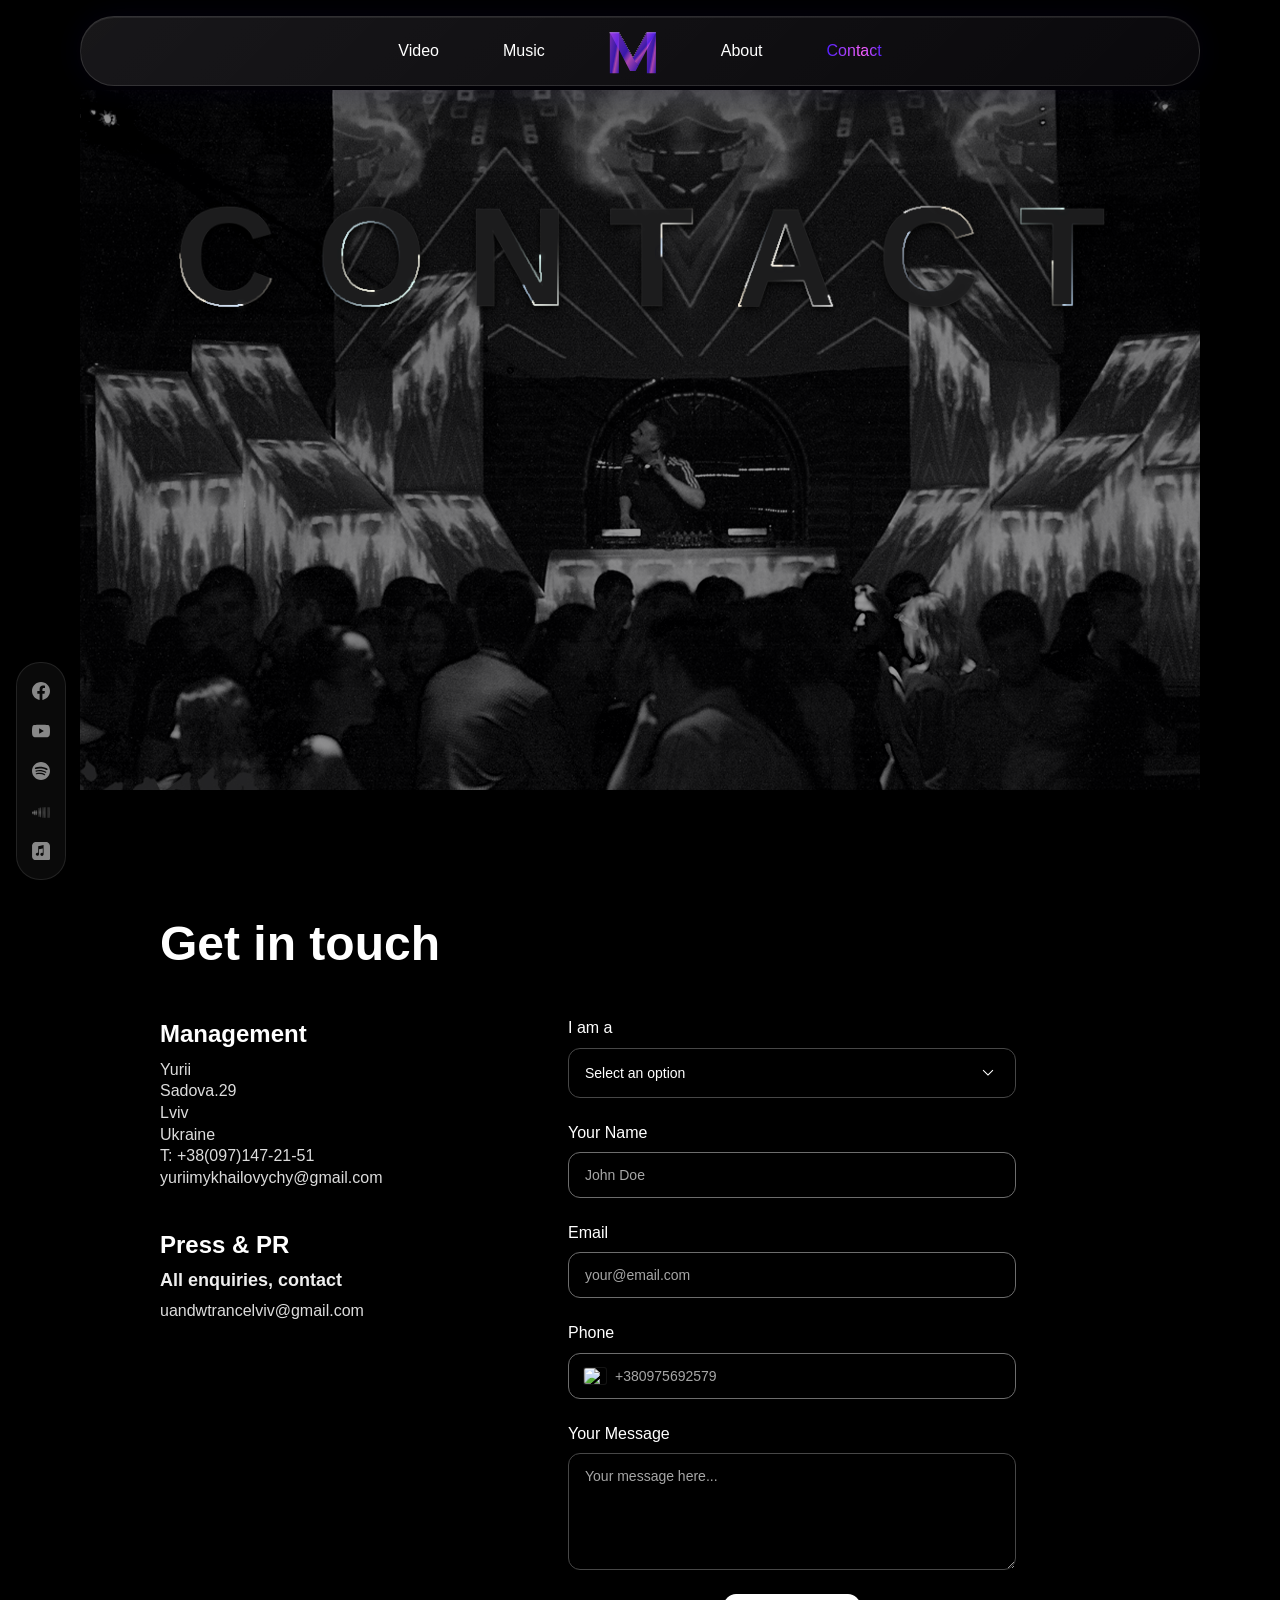
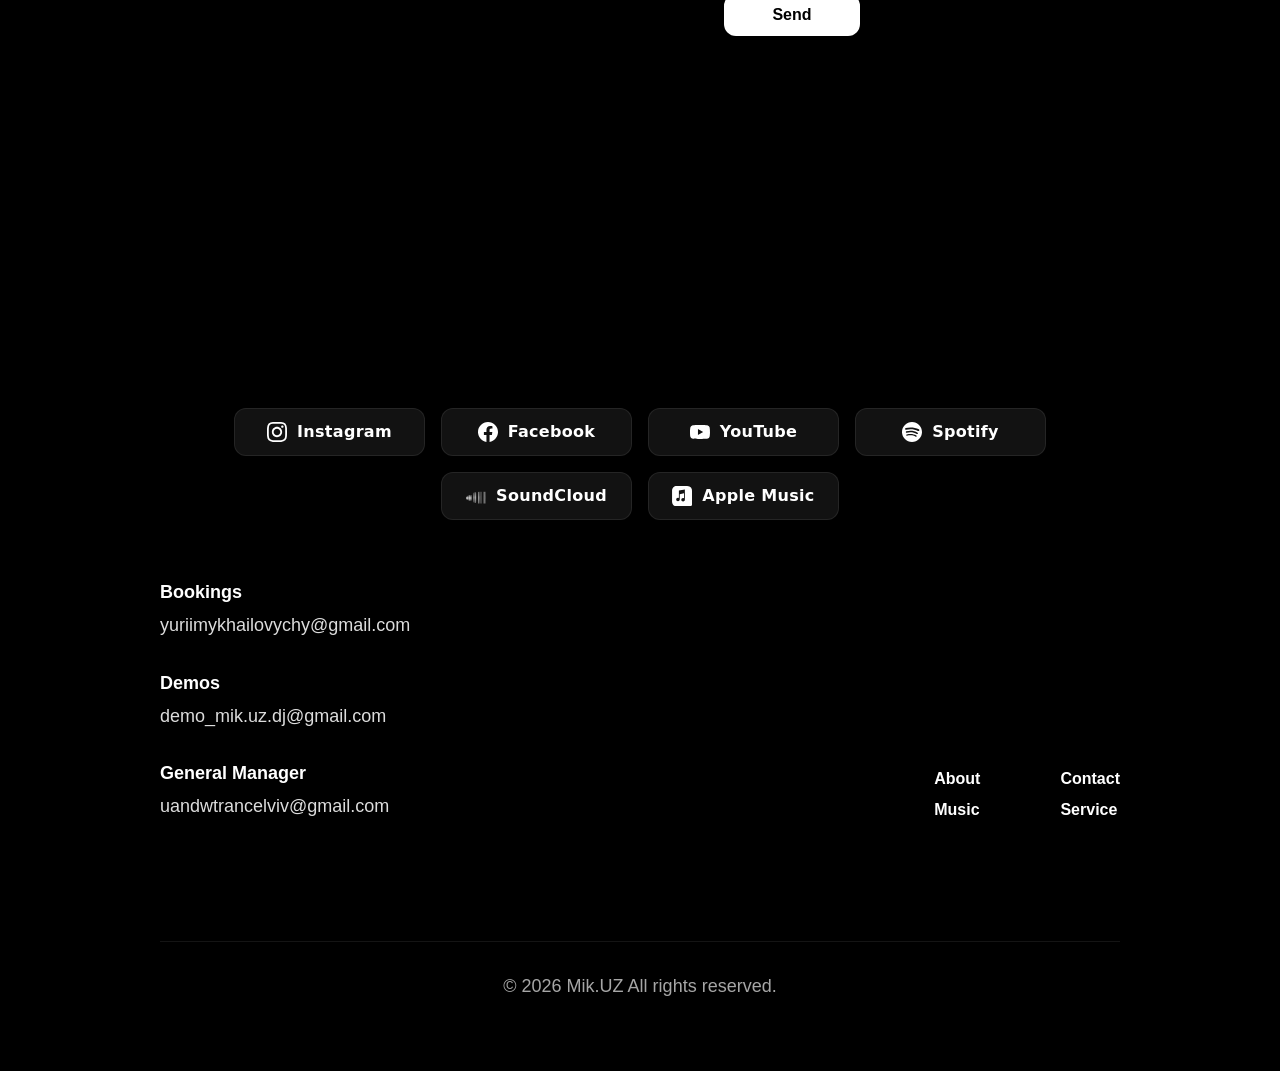
==== commit 24ec0c03: "Update contact.html" ====
--- a/contact.html
+++ b/contact.html
@@ -261,12 +261,12 @@
       </div>
       <div class="footer-nav-modern">
         <div class="nav-column">
-          <a href="#about">About</a>
-          <a href="#music">Music</a>
+          <a href="index.html#about">About</a>
+          <a href="index.html#music">Music</a>
         </div>
         <div class="nav-column">
           <a href="contact.html">Contact</a>
-          <a href="#service">Service</a>
+          <a href="index.html#service">Service</a>
         </div>
       </div>
     </div>
--- a/styles.css
+++ b/styles.css
@@ -100,8 +100,25 @@
   color: var(--primary);
 }
 
+.nav-links a.is-active {
+  background: linear-gradient(
+    90deg,
+    #521EFC 0%,
+    #A740FD 35%,
+    #FD62FE 65%,
+    #521EFC 100%
+  );
+  -webkit-background-clip: text;
+  -webkit-text-fill-color: transparent;
+  background-clip: text;
+}
+
 .nav-links a:hover::after {
   transform: scaleX(1);
+}
+
+.nav-links a.is-active::after {
+  transform: scaleX(0);
 }
 
 .logo {
@@ -164,7 +181,7 @@
   display: flex;
   position: fixed;
   inset: 0;
-  z-index: 200;
+  z-index: 20000;
   background: rgba(0, 0, 0, 0.97);
   flex-direction: column;
   justify-content: flex-start;
@@ -284,10 +301,27 @@
   background-clip: text;
 }
 
+.overlay-links a.is-active {
+  background: linear-gradient(
+    90deg,
+    #521EFC 0%,
+    #A740FD 35%,
+    #FD62FE 65%,
+    #521EFC 100%
+  );
+  -webkit-background-clip: text;
+  -webkit-text-fill-color: transparent;
+  background-clip: text;
+}
+
 .overlay-links a:hover::after,
 .overlay-links a:focus-visible::after,
 .overlay-links a:active::after {
   transform: scaleX(1);
+}
+
+.overlay-links a.is-active::after {
+  transform: scaleX(0);
 }
 
 /* ==========================================================================
@@ -436,6 +470,29 @@
   z-index: 1;
 }
 
+.hero-track-title {
+  position: absolute;
+  left: 50%;
+  bottom: 138px;
+  z-index: 20;
+  width: min(82%, 360px);
+  color: var(--primary);
+  font-family: var(--font-family);
+  font-size: 16px;
+  font-weight: 500;
+  line-height: 120%;
+  text-align: center;
+  opacity: 0;
+  transform: translate(-50%, 8px);
+  transition: opacity 0.5s cubic-bezier(0.4, 0, 0.2, 1), transform 0.5s cubic-bezier(0.4, 0, 0.2, 1);
+  pointer-events: none;
+}
+
+.hero-track-title.is-visible {
+  opacity: 1;
+  transform: translate(-50%, 0);
+}
+
 /* ==========================================================================
    HERO TITLE CANVAS
    ========================================================================== */
@@ -494,6 +551,15 @@
 .social-sidebar a svg {
   width: 18px;
   height: 18px;
+}
+
+.social-sidebar::before,
+.social-sidebar::after {
+  display: none;
+}
+
+.social-sidebar-toggle {
+  display: none;
 }
 
 /* ========================================================================== 
@@ -663,6 +729,11 @@
   padding: 80px 0;
 }
 
+.soundcloud-reveal-stage + .about-section,
+.about-section + .service-section {
+  margin-top: 232px;
+}
+
 .section-heading {
   font-family: var(--font-family);
   font-weight: 600;
@@ -1011,7 +1082,7 @@
   gap: 60px;
   margin-top: 232px;
   position: relative;
-  z-index: 9999;
+  z-index: 1;
 }
 
 .footer-social-buttons {
@@ -1020,7 +1091,7 @@
   gap: 16px;
   flex-wrap: wrap;
   position: relative;
-  z-index: 10000;
+  z-index: 1;
 }
 
 .social-btn {
@@ -1403,6 +1474,7 @@
     top: 10px;
     padding: 0 12px;
     height: 60px;
+    transition: opacity 0.3s ease, visibility 0.3s ease, transform 0.3s ease;
   }
   .nav-links {
     display: none;
@@ -1424,9 +1496,38 @@
   #nav-toggle:checked ~ .nav-overlay {
     display: flex;
     transform: translateX(0);
+    visibility: visible;
+  }
+  #nav-toggle:checked ~ .navbar {
+    opacity: 0;
+    visibility: hidden;
+    pointer-events: none;
+    transform: translateY(-16px);
+  }
+  .nav-overlay {
+    left: 0;
+    right: auto;
+    top: 0;
+    bottom: 0;
+    width: min(calc(100vw - clamp(34px, 10vw, 76px)), 620px);
+    min-height: 0;
+    height: 100vh;
+    height: 100dvh;
+    border: 1px solid rgba(255, 255, 255, 0.10);
+    border-radius: 0 22px 22px 0;
+    background:
+      linear-gradient(145deg, rgba(255, 255, 255, 0.06), rgba(255, 255, 255, 0.015)),
+      rgba(5, 5, 8, 0.97);
+    box-shadow: 24px 0 70px rgba(0, 0, 0, 0.48);
+    transform: translateX(-100%);
+    align-items: stretch;
+    overflow-y: auto;
+    backdrop-filter: blur(22px) saturate(130%);
+    -webkit-backdrop-filter: blur(22px) saturate(130%);
   }
   .overlay-header {
     display: flex;
+    padding: 16px 16px;
   }
   .overlay-logo {
     display: flex;
@@ -1435,13 +1536,53 @@
     display: flex;
   }
   .overlay-links {
-    gap: 40px;
+    width: 100%;
+    gap: 16px;
+    margin-top: 24px;
+    padding: 0 16px;
+    text-align: left;
+  }
+  .overlay-links label {
+    display: block;
+    width: 100%;
   }
   .overlay-links a {
+    display: inline-flex;
     font-family: var(--font-family);
     font-size: 16px;
     font-weight: 500;
     color: #DCDCDC;
+    width: auto;
+    padding: 14px 0;
+    border: 1px solid transparent;
+    border-radius: 12px;
+  }
+  .overlay-links a::after {
+    left: 0;
+    right: 0;
+    bottom: 8px;
+    width: 100%;
+  }
+  .overlay-links a:hover,
+  .overlay-links a:focus-visible,
+  .overlay-links a:active {
+    border-color: rgba(255, 255, 255, 0.10);
+    background:
+      linear-gradient(90deg, #521EFC 0%, #A740FD 35%, #FD62FE 65%, #521EFC 100%),
+      rgba(255, 255, 255, 0.05);
+    -webkit-background-clip: text, border-box;
+    -webkit-text-fill-color: transparent;
+    background-clip: text, border-box;
+  }
+  .overlay-links a.is-active {
+    border-color: transparent;
+    background: linear-gradient(90deg, #521EFC 0%, #A740FD 35%, #FD62FE 65%, #521EFC 100%);
+    -webkit-background-clip: text;
+    -webkit-text-fill-color: transparent;
+    background-clip: text;
+  }
+  .overlay-links a.is-active::after {
+    transform: scaleX(0);
   }
   .nav-container {
     position: relative;
@@ -1458,8 +1599,53 @@
   .social-sidebar {
     top: 83%;
     bottom: auto;
+    left: 0;
+    padding: 4px;
+    gap: 8px;
+    transform: translate(calc(-100% - 1px), -50%);
+    transition: transform 0.35s cubic-bezier(0.4, 0, 0.2, 1);
+  }
+  .social-sidebar.is-open {
+    transform: translate(0, -50%);
+  }
+  .social-sidebar-toggle {
+    display: flex;
+    position: absolute;
+    top: 50%;
+    right: -32px;
+    width: 32px;
+    height: 32px;
+    align-items: center;
+    justify-content: center;
+    padding: 0;
+    border-radius: 0 16px 16px 0;
+    background:
+      linear-gradient(135deg, rgba(255, 255, 255, 0.075), rgba(255, 255, 255, 0.018)),
+      rgba(9, 7, 12, 0.62);
+    border: 1px solid rgba(255, 255, 255, 0.10);
+    border-left: 0;
+    box-shadow:
+      inset 0 1px 0 rgba(255, 255, 255, 0.08),
+      8px 0 24px rgba(0, 0, 0, 0.28);
     transform: translateY(-50%);
-    left: 16px;
+    backdrop-filter: blur(24px) saturate(135%);
+    -webkit-backdrop-filter: blur(24px) saturate(135%);
+    cursor: pointer;
+    z-index: 2;
+  }
+  .social-sidebar-toggle::before {
+    content: '';
+    display: block;
+    width: 9px;
+    height: 9px;
+    border-top: 2px solid rgba(255, 255, 255, 0.86);
+    border-right: 2px solid rgba(255, 255, 255, 0.86);
+    transform: translateX(-2px) rotate(45deg);
+    transition: transform 0.25s ease;
+    pointer-events: none;
+  }
+  .social-sidebar.is-open .social-sidebar-toggle::before {
+    transform: translateX(2px) rotate(225deg);
   }
   .social-sidebar a {
     width: 32px;
@@ -1633,17 +1819,79 @@
     padding-right: 16px;
   }
 
+  .play-btn {
+    bottom: 56px;
+    min-height: 32px;
+    padding: 0 16px;
+    border-radius: 18px;
+    font-size: 14px;
+    line-height: 1;
+    letter-spacing: 1.4px;
+  }
+
+  .play-btn::after {
+    border-radius: 20px;
+  }
+
+  .hero-track-title {
+    bottom: 104px;
+    width: min(86%, 280px);
+    font-size: 14px;
+    font-weight: 500;
+    line-height: 120%;
+  }
+
   /* SOCIAL SIDEBAR — 480px (з першого коду) */
   .social-sidebar {
     top: 70%;
     bottom: auto;
-    transform: translateY(-50%);
-    left: 16px;
-  }
-  .social-sidebar {
-    left: 8px;
+    left: 0;
     padding: 4px;
     gap: 8px;
+    transform: translate(calc(-100% - 1px), -50%);
+    transition: transform 0.35s cubic-bezier(0.4, 0, 0.2, 1);
+  }
+  .social-sidebar.is-open {
+    transform: translate(0, -50%);
+  }
+  .social-sidebar-toggle {
+    display: flex;
+    position: absolute;
+    top: 50%;
+    right: -32px;
+    width: 32px;
+    height: 32px;
+    align-items: center;
+    justify-content: center;
+    padding: 0;
+    border-radius: 0 16px 16px 0;
+    background:
+      linear-gradient(135deg, rgba(255, 255, 255, 0.075), rgba(255, 255, 255, 0.018)),
+      rgba(9, 7, 12, 0.62);
+    border: 1px solid rgba(255, 255, 255, 0.10);
+    border-left: 0;
+    box-shadow:
+      inset 0 1px 0 rgba(255, 255, 255, 0.08),
+      8px 0 24px rgba(0, 0, 0, 0.28);
+    transform: translateY(-50%);
+    backdrop-filter: blur(24px) saturate(135%);
+    -webkit-backdrop-filter: blur(24px) saturate(135%);
+    cursor: pointer;
+    z-index: 2;
+  }
+  .social-sidebar-toggle::before {
+    content: '';
+    display: block;
+    width: 9px;
+    height: 9px;
+    border-top: 2px solid rgba(255, 255, 255, 0.86);
+    border-right: 2px solid rgba(255, 255, 255, 0.86);
+    transform: translateX(-2px) rotate(45deg);
+    transition: transform 0.25s ease;
+    pointer-events: none;
+  }
+  .social-sidebar.is-open .social-sidebar-toggle::before {
+    transform: translateX(2px) rotate(225deg);
   }
   .social-sidebar a {
     width: 32px;
@@ -1809,6 +2057,15 @@
   .social-btn span {
     font-size: 11px;
   }
+
+  .social-btn span[data-mobile-label] {
+    font-size: 0;
+  }
+
+  .social-btn span[data-mobile-label]::before {
+    content: attr(data-mobile-label);
+    font-size: 11px;
+  }
   .footer-contacts {
     gap: 20px;
   }
@@ -1833,6 +2090,38 @@
   .footer-copyright-modern {
     font-size: 12px;
     padding-top: 20px;
+  }
+}
+
+@media (max-width: 393px) {
+  .footer-social-buttons {
+    gap: 8px;
+  }
+
+  .social-btn {
+    height: 34px;
+    padding: 0 6px;
+    gap: 5px;
+    max-width: none;
+    font-size: 11px;
+  }
+
+  .social-btn svg,
+  .social-btn img {
+    width: 14px;
+    height: 14px;
+    flex: 0 0 14px;
+  }
+
+  .social-btn span {
+    min-width: 0;
+    overflow: hidden;
+    text-overflow: ellipsis;
+    font-size: 10.5px;
+  }
+
+  .social-btn span[data-mobile-label]::before {
+    font-size: 10.5px;
   }
 }
 
@@ -1861,13 +2150,10 @@
   .social-sidebar {
     top: 50%;
     bottom: auto;
-    transform: translateY(-50%);
-    left: 16px;
-  }
-  .social-sidebar {
-    left: 8px;
+    left: 0;
     padding: 4px;
     gap: 8px;
+    transform: translate(calc(-100% - 1px), -50%);
   }
   .social-sidebar a {
     width: 32px;
@@ -2383,6 +2669,29 @@
 
 }
 
+@media (max-width: 480px) and (hover: hover) and (pointer: fine) {
+  .play-btn {
+    bottom: 72px;
+    min-height: 0;
+    padding: 8px 22px;
+    border-radius: 25px;
+    font-size: 12px;
+    line-height: normal;
+    letter-spacing: 2px;
+  }
+
+  .play-btn::after {
+    border-radius: 27px;
+  }
+
+  .hero-track-title {
+    bottom: 138px;
+    width: min(82%, 360px);
+    font-size: 16px;
+    line-height: 120%;
+  }
+}
+
 @media (prefers-reduced-motion: reduce) {
   .music-transition {
     height: 100vh;
--- a/contact-styles.css
+++ b/contact-styles.css
@@ -523,6 +523,15 @@
   height: 18px;
 }
 
+.social-sidebar::before,
+.social-sidebar::after {
+  display: none;
+}
+
+.social-sidebar-toggle {
+  display: none;
+}
+
 /* ==========================================================================
    SOCIAL MEDIA SECTION
    ========================================================================== */
@@ -581,7 +590,7 @@
   gap: 16px;
   flex-wrap: wrap;
   position: relative;
-  z-index: 10000;
+  z-index: 1;
 }
 
 .social-btn {
@@ -746,6 +755,11 @@
   background-clip: text;
 }
 
+.nav-links a[href="contact.html"]::after,
+.overlay-links a[href="contact.html"]::after {
+  transform: scaleX(0);
+}
+
 /* ====================================================================
    RESPONSIVE DESIGN
    ==================================================================== */
@@ -948,6 +962,21 @@
   }
 
   /* Nav */
+  .navbar {
+    transition: opacity 0.3s ease, visibility 0.3s ease, transform 0.3s ease;
+  }
+
+  #nav-toggle:checked ~ .navbar {
+    opacity: 0;
+    visibility: hidden;
+    pointer-events: none;
+    transform: translateY(-16px);
+  }
+
+  #nav-toggle:checked ~ .nav-overlay {
+    visibility: visible;
+  }
+
   .nav-container {
     position: relative;
     height: 100%;
@@ -985,22 +1014,118 @@
   }
 
   .overlay-links {
-    gap: 40px;
+    width: 100%;
+    gap: 16px;
+    margin-top: 24px;
+    padding: 0 16px;
+    text-align: left;
+  }
+
+  .overlay-links label {
+    display: block;
+    width: 100%;
   }
 
   .overlay-links a {
+    display: inline-flex;
     font-family: var(--font-family);
     font-size: 16px;
     font-weight: 500;
     color: #DCDCDC;
+    width: auto;
+    padding: 14px 0;
+    border: 1px solid transparent;
+    border-radius: 12px;
+  }
+
+  .overlay-links a::after {
+    left: 0;
+    right: 0;
+    bottom: 8px;
+    width: 100%;
+  }
+
+  .overlay-links a:hover,
+  .overlay-links a:focus-visible,
+  .overlay-links a:active {
+    border-color: rgba(255, 255, 255, 0.10);
+    background:
+      linear-gradient(90deg, #521EFC 0%, #A740FD 35%, #FD62FE 65%, #521EFC 100%),
+      rgba(255, 255, 255, 0.05);
+    -webkit-background-clip: text, border-box;
+    -webkit-text-fill-color: transparent;
+    background-clip: text, border-box;
+  }
+
+  .overlay-links a.is-active,
+  .overlay-links a[href="contact.html"] {
+    border-color: transparent;
+    background: linear-gradient(90deg, #521EFC 0%, #A740FD 35%, #FD62FE 65%, #521EFC 100%);
+    -webkit-background-clip: text;
+    -webkit-text-fill-color: transparent;
+    background-clip: text;
+  }
+
+  .overlay-links a.is-active::after,
+  .overlay-links a[href="contact.html"]::after {
+    transform: scaleX(0);
   }
 
   /* Social Sidebar */
   .social-sidebar {
     top: 83%;
     bottom: auto;
+    left: 0;
+    padding: 4px;
+    gap: 8px;
+    transform: translate(calc(-100% - 1px), -50%);
+    transition: transform 0.35s cubic-bezier(0.4, 0, 0.2, 1);
+  }
+
+  .social-sidebar.is-open {
+    transform: translate(0, -50%);
+  }
+
+  .social-sidebar-toggle {
+    display: flex;
+    position: absolute;
+    top: 50%;
+    right: -32px;
+    width: 32px;
+    height: 32px;
+    align-items: center;
+    justify-content: center;
+    padding: 0;
+    border-radius: 0 16px 16px 0;
+    background:
+      linear-gradient(135deg, rgba(255, 255, 255, 0.075), rgba(255, 255, 255, 0.018)),
+      rgba(9, 7, 12, 0.62);
+    border: 1px solid rgba(255, 255, 255, 0.10);
+    border-left: 0;
+    box-shadow:
+      inset 0 1px 0 rgba(255, 255, 255, 0.08),
+      8px 0 24px rgba(0, 0, 0, 0.28);
     transform: translateY(-50%);
-    left: 16px;
+    backdrop-filter: blur(24px) saturate(135%);
+    -webkit-backdrop-filter: blur(24px) saturate(135%);
+    cursor: pointer;
+    z-index: 2;
+  }
+
+  .social-sidebar-toggle::before {
+    content: '';
+    display: block;
+    width: 9px;
+    height: 9px;
+    border-top: 2px solid rgba(255, 255, 255, 0.86);
+    border-right: 2px solid rgba(255, 255, 255, 0.86);
+    transform: translateX(-2px) rotate(45deg);
+    transition: transform 0.25s ease;
+    pointer-events: none;
+  }
+
+  .social-sidebar.is-open .social-sidebar-toggle::before {
+    transform: translateX(2px) rotate(225deg);
   }
 
   .social-sidebar a {
@@ -1125,6 +1250,15 @@
     font-size: 11px;
   }
 
+  .social-btn span[data-mobile-label] {
+    font-size: 0;
+  }
+
+  .social-btn span[data-mobile-label]::before {
+    content: attr(data-mobile-label);
+    font-size: 11px;
+  }
+
   .footer-content-modern {
     padding: 0 20px;
     gap: 32px;
@@ -1165,8 +1299,11 @@
   .social-sidebar {
     top: 70%;
     bottom: auto;
-    transform: translateY(-50%);
-    left: 16px;
+    left: 0;
+    padding: 4px;
+    gap: 8px;
+    transform: translate(calc(-100% - 1px), -50%);
+    transition: transform 0.35s cubic-bezier(0.4, 0, 0.2, 1);
   }
 
   .social-sidebar a {
@@ -1174,10 +1311,50 @@
     height: 32px;
   }
 
-  .social-sidebar {
-    left: 8px;
-    padding: 4px;
-    gap: 8px;
+  .social-sidebar.is-open {
+    transform: translate(0, -50%);
+  }
+
+  .social-sidebar-toggle {
+    display: flex;
+    position: absolute;
+    top: 50%;
+    right: -32px;
+    width: 32px;
+    height: 32px;
+    align-items: center;
+    justify-content: center;
+    padding: 0;
+    border-radius: 0 16px 16px 0;
+    background:
+      linear-gradient(135deg, rgba(255, 255, 255, 0.075), rgba(255, 255, 255, 0.018)),
+      rgba(9, 7, 12, 0.62);
+    border: 1px solid rgba(255, 255, 255, 0.10);
+    border-left: 0;
+    box-shadow:
+      inset 0 1px 0 rgba(255, 255, 255, 0.08),
+      8px 0 24px rgba(0, 0, 0, 0.28);
+    transform: translateY(-50%);
+    backdrop-filter: blur(24px) saturate(135%);
+    -webkit-backdrop-filter: blur(24px) saturate(135%);
+    cursor: pointer;
+    z-index: 2;
+  }
+
+  .social-sidebar-toggle::before {
+    content: '';
+    display: block;
+    width: 9px;
+    height: 9px;
+    border-top: 2px solid rgba(255, 255, 255, 0.86);
+    border-right: 2px solid rgba(255, 255, 255, 0.86);
+    transform: translateX(-2px) rotate(45deg);
+    transition: transform 0.25s ease;
+    pointer-events: none;
+  }
+
+  .social-sidebar.is-open .social-sidebar-toggle::before {
+    transform: translateX(2px) rotate(225deg);
   }
 
   .social-btn svg {
@@ -1208,6 +1385,36 @@
   .contact-form {
     max-width: none;
   }
+
+  .footer-social-buttons {
+    gap: 8px;
+  }
+
+  .social-btn {
+    height: 34px;
+    padding: 0 6px;
+    gap: 5px;
+    max-width: none;
+    font-size: 11px;
+  }
+
+  .social-btn svg,
+  .social-btn img {
+    width: 14px;
+    height: 14px;
+    flex: 0 0 14px;
+  }
+
+  .social-btn span {
+    min-width: 0;
+    overflow: hidden;
+    text-overflow: ellipsis;
+    font-size: 10.5px;
+  }
+
+  .social-btn span[data-mobile-label]::before {
+    font-size: 10.5px;
+  }
 }
 
 /* --- 360px --- */
@@ -1245,8 +1452,14 @@
   .social-sidebar {
     top: 50%;
     bottom: auto;
-    transform: translateY(-50%);
-    left: 16px;
+    left: 0;
+    padding: 4px;
+    gap: 8px;
+    transform: translate(calc(-100% - 1px), -50%);
+  }
+
+  .social-sidebar.is-open {
+    transform: translate(0, -50%);
   }
 
   .social-sidebar a {
@@ -1254,11 +1467,6 @@
     height: 32px;
   }
 
-  .social-sidebar {
-    left: 8px;
-    padding: 4px;
-    gap: 8px;
-  }
 }
 
 /* --- 320px --- */
@@ -1266,18 +1474,18 @@
   .social-sidebar {
     top: 50%;
     bottom: auto;
-    transform: translateY(-50%);
-    left: 16px;
+    left: 0;
+    padding: 4px;
+    gap: 8px;
+    transform: translate(calc(-100% - 1px), -50%);
+  }
+
+  .social-sidebar.is-open {
+    transform: translate(0, -50%);
   }
 
   .social-sidebar a {
     width: 32px;
     height: 32px;
   }
-
-  .social-sidebar {
-    left: 8px;
-    padding: 4px;
-    gap: 8px;
-  }
-}
+}
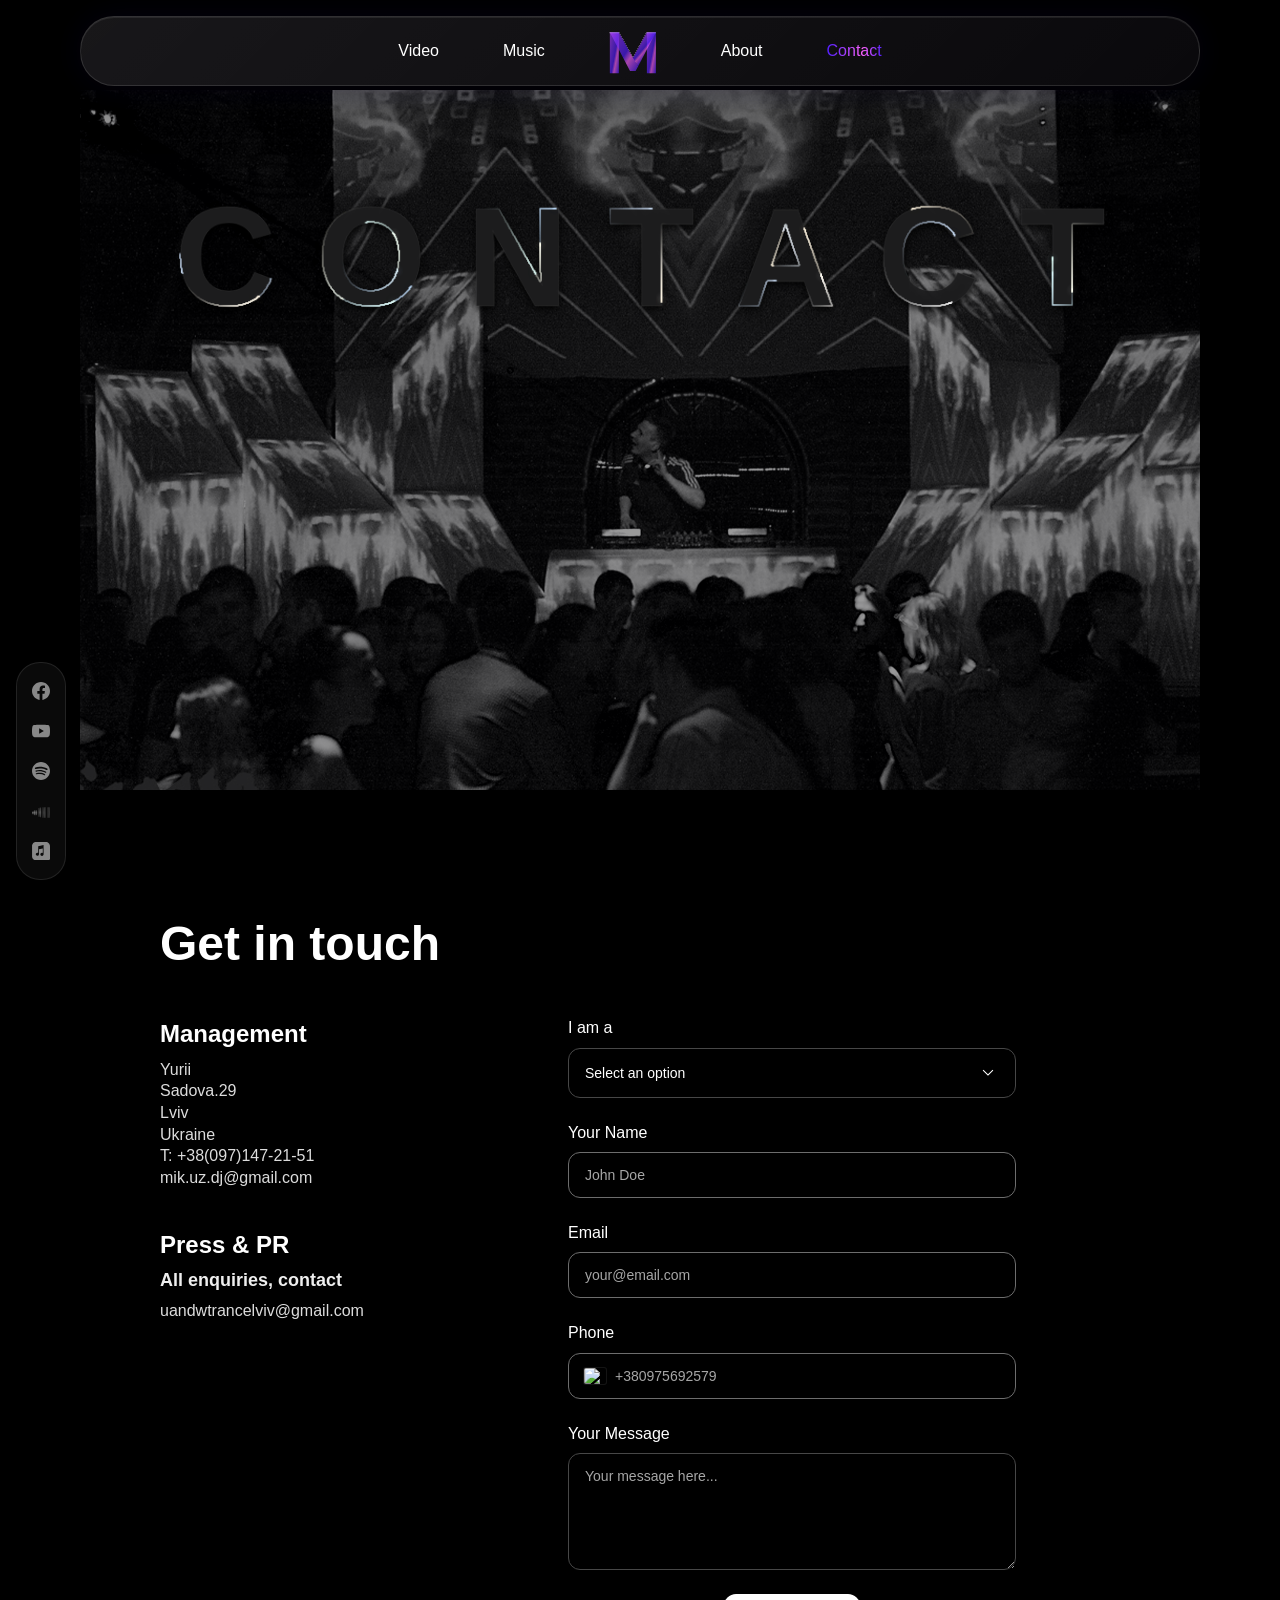
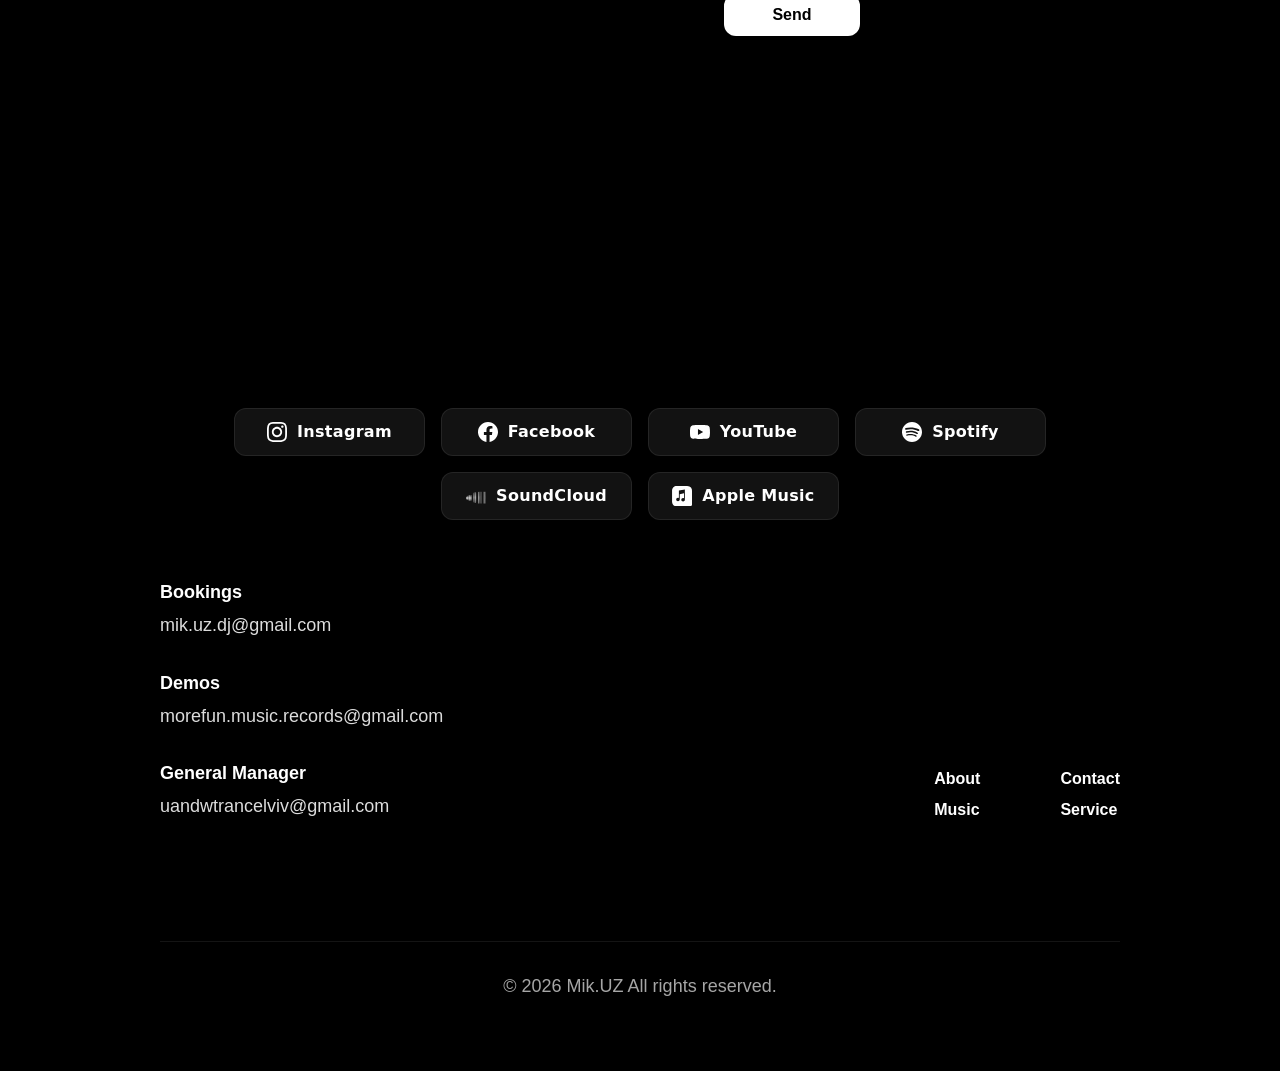
==== commit 9078fa15: "Update contact email addresses in contact.html" ====
--- a/contact.html
+++ b/contact.html
@@ -127,7 +127,7 @@
               Lviv<br>
               Ukraine<br>
               T: +38(097)147-21-51<br>
-              yuriimykhailovychy@gmail.com
+              mik.uz.dj@gmail.com
             </p>
           </div>
 
@@ -248,11 +248,11 @@
       <div class="footer-contacts">
         <div class="contact-block">
           <h4>Bookings</h4>
-          <a href="mailto:yuriimykhailovychy@gmail.com">yuriimykhailovychy@gmail.com</a>
+          <a href="mailto:mik.uz.dj@gmail.com">mik.uz.dj@gmail.com</a>
         </div>
         <div class="contact-block">
           <h4>Demos</h4>
-          <a href="mailto:demo_mik.uz.dj@gmail.com">demo_mik.uz.dj@gmail.com</a>
+          <a href="mailto:morefun.music.records@gmail.com">morefun.music.records@gmail.com</a>
         </div>
         <div class="contact-block">
           <h4>General Manager</h4>
--- a/styles.css
+++ b/styles.css
@@ -404,6 +404,7 @@
   display: inline-flex;
   align-items: center;
   justify-content: center;
+  min-width: 116px;
   padding: 8px 22px;
   border-radius: 25px;
   border: 1px solid rgba(0, 200, 255, 0.2);
@@ -1821,6 +1822,7 @@
 
   .play-btn {
     bottom: 56px;
+    min-width: 100px;
     min-height: 32px;
     padding: 0 16px;
     border-radius: 18px;
@@ -2672,6 +2674,7 @@
 @media (max-width: 480px) and (hover: hover) and (pointer: fine) {
   .play-btn {
     bottom: 72px;
+    min-width: 116px;
     min-height: 0;
     padding: 8px 22px;
     border-radius: 25px;
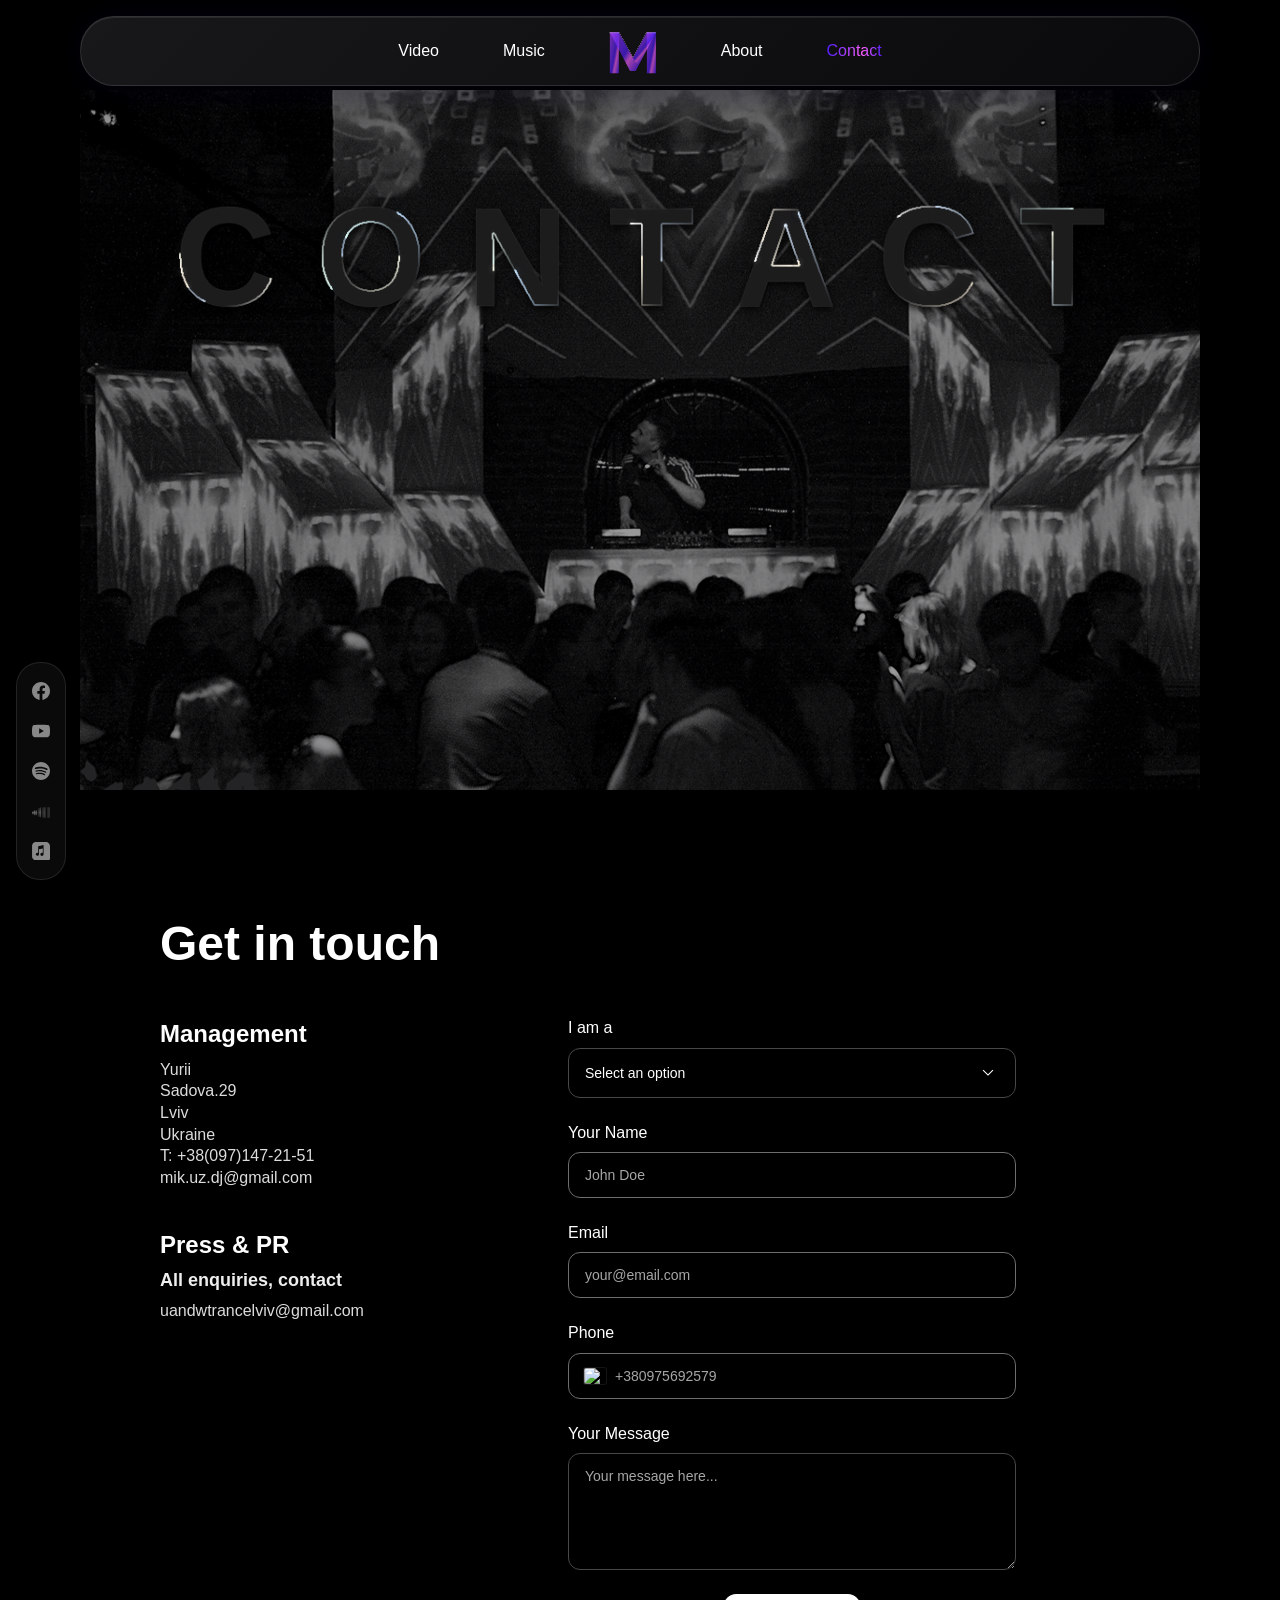
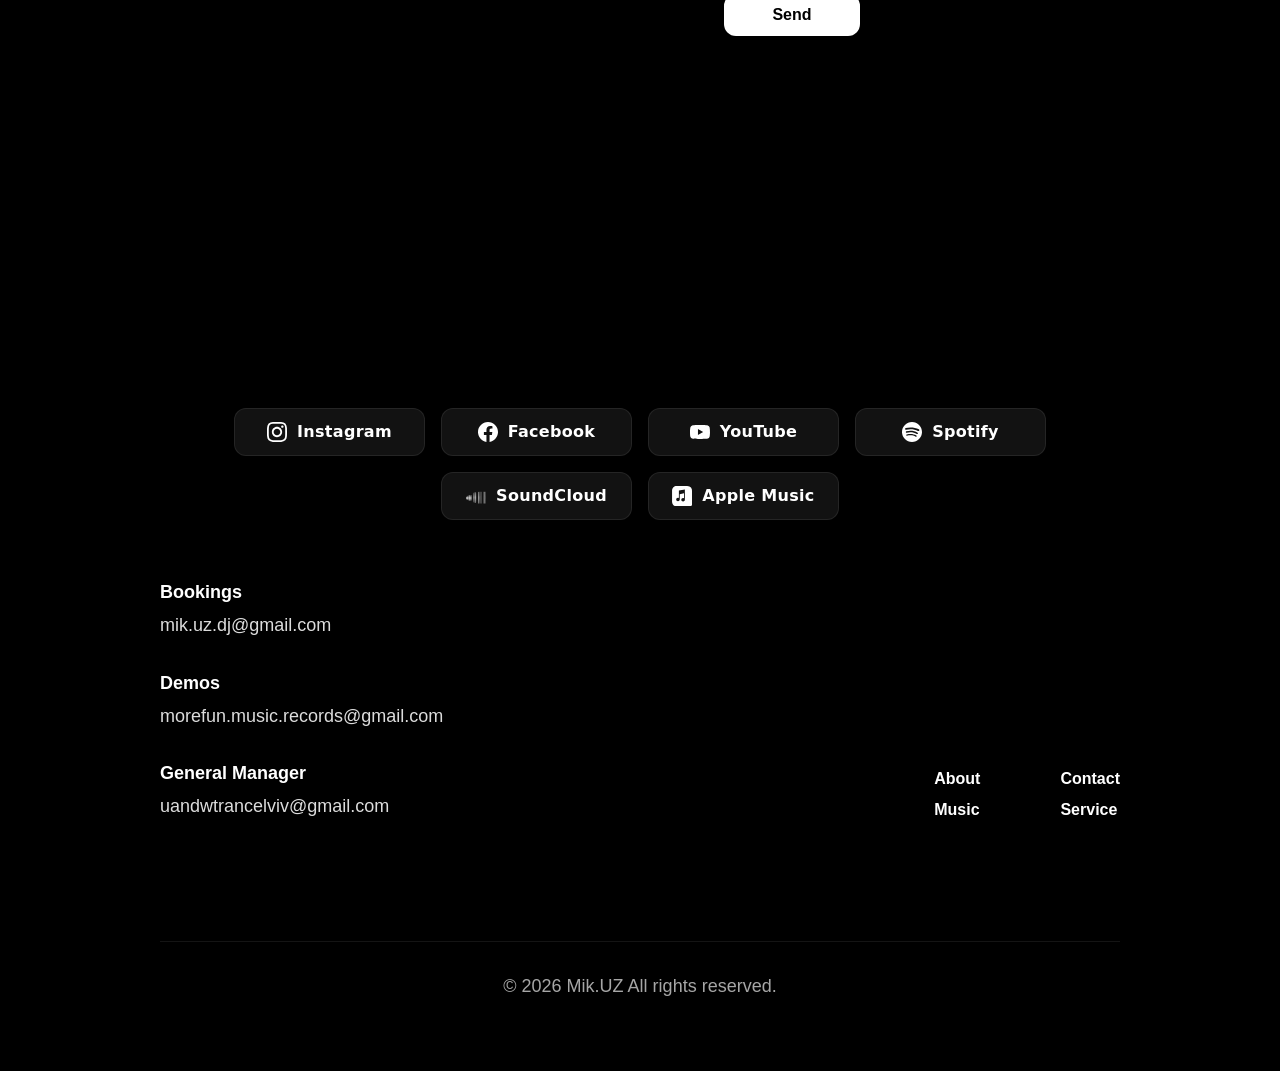
==== commit ad3264d2: "Update page title from 'Sound' to 'Music' Producer" ====
--- a/contact.html
+++ b/contact.html
@@ -3,7 +3,7 @@
 <head>
   <meta charset="UTF-8">
   <meta name="viewport" content="width=device-width, initial-scale=1.0">
-  <title>Contact - Mik.UZ Mik.UZ Sound Producer</title>
+  <title>Contact - Mik.UZ Mik.UZ Music Producer</title>
   <meta name="description" content=" Contact.Mik.UZ (MikUZ) — Ukrainian DJ and music producer. Trance, Progressive House, Melodic electronic music. Releases on Beatport, Spotify, Apple Music. Available for bookings worldwide.">
   <meta name="keywords" content="Mik.UZ, MikUZ, mikuz, Mik UZ, DJ Mik UZ, trance DJ Ukraine, progressive house producer, melodic trance, Lviv DJ, Ukrainian DJ, Beatport trance, electronic music Ukraine, trance producer 2026">
   
